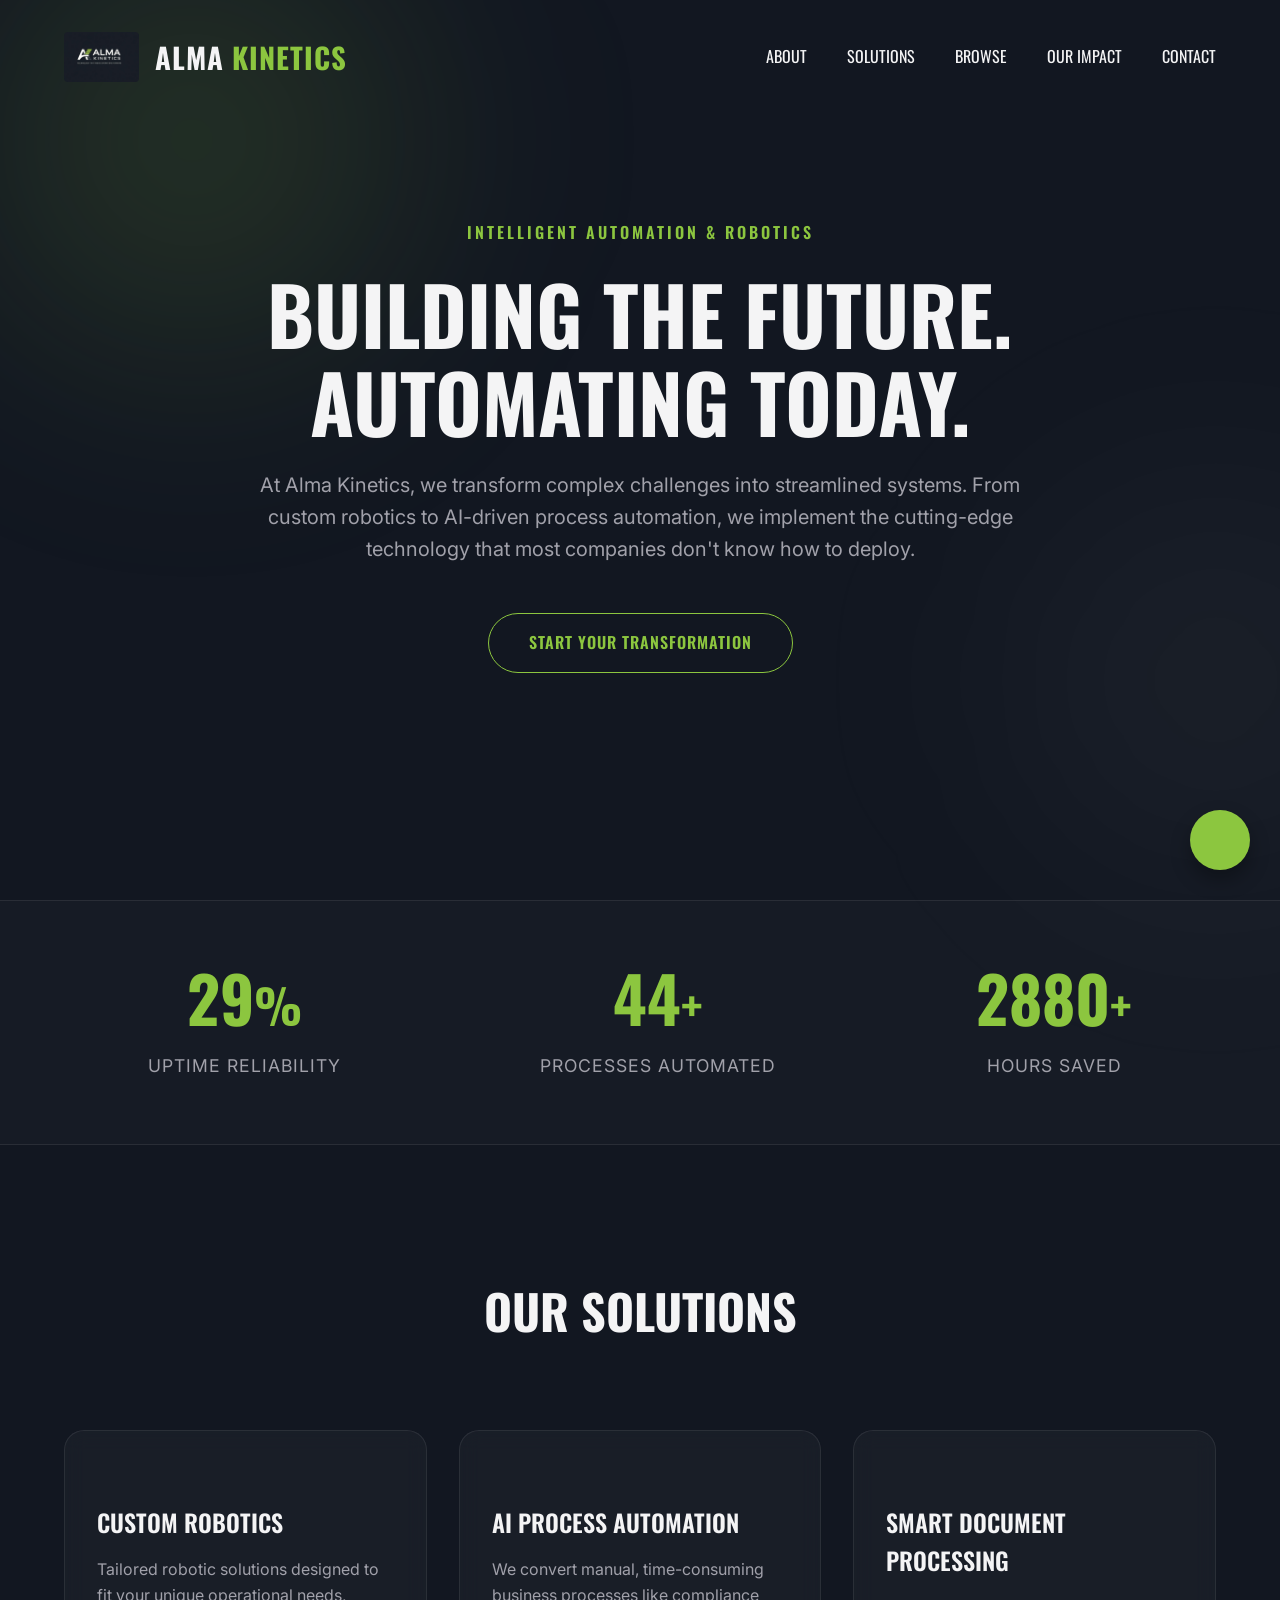
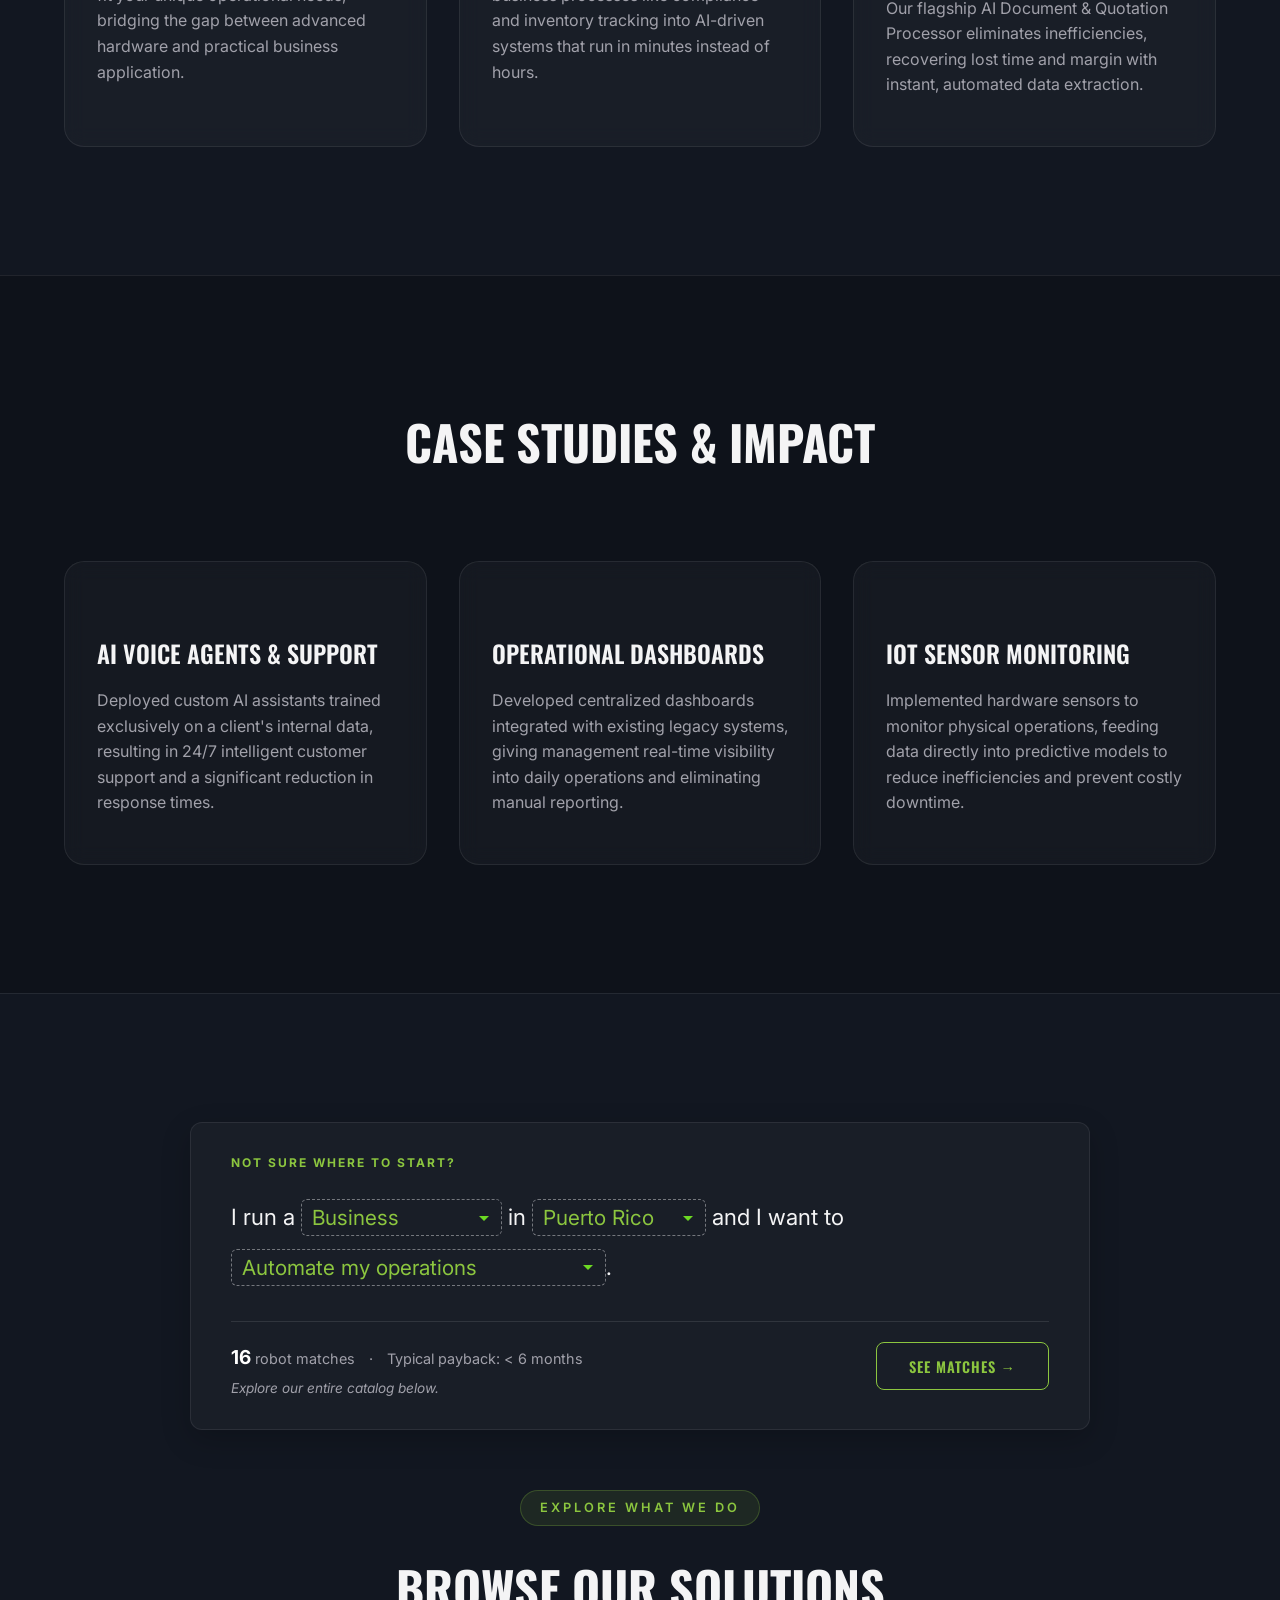
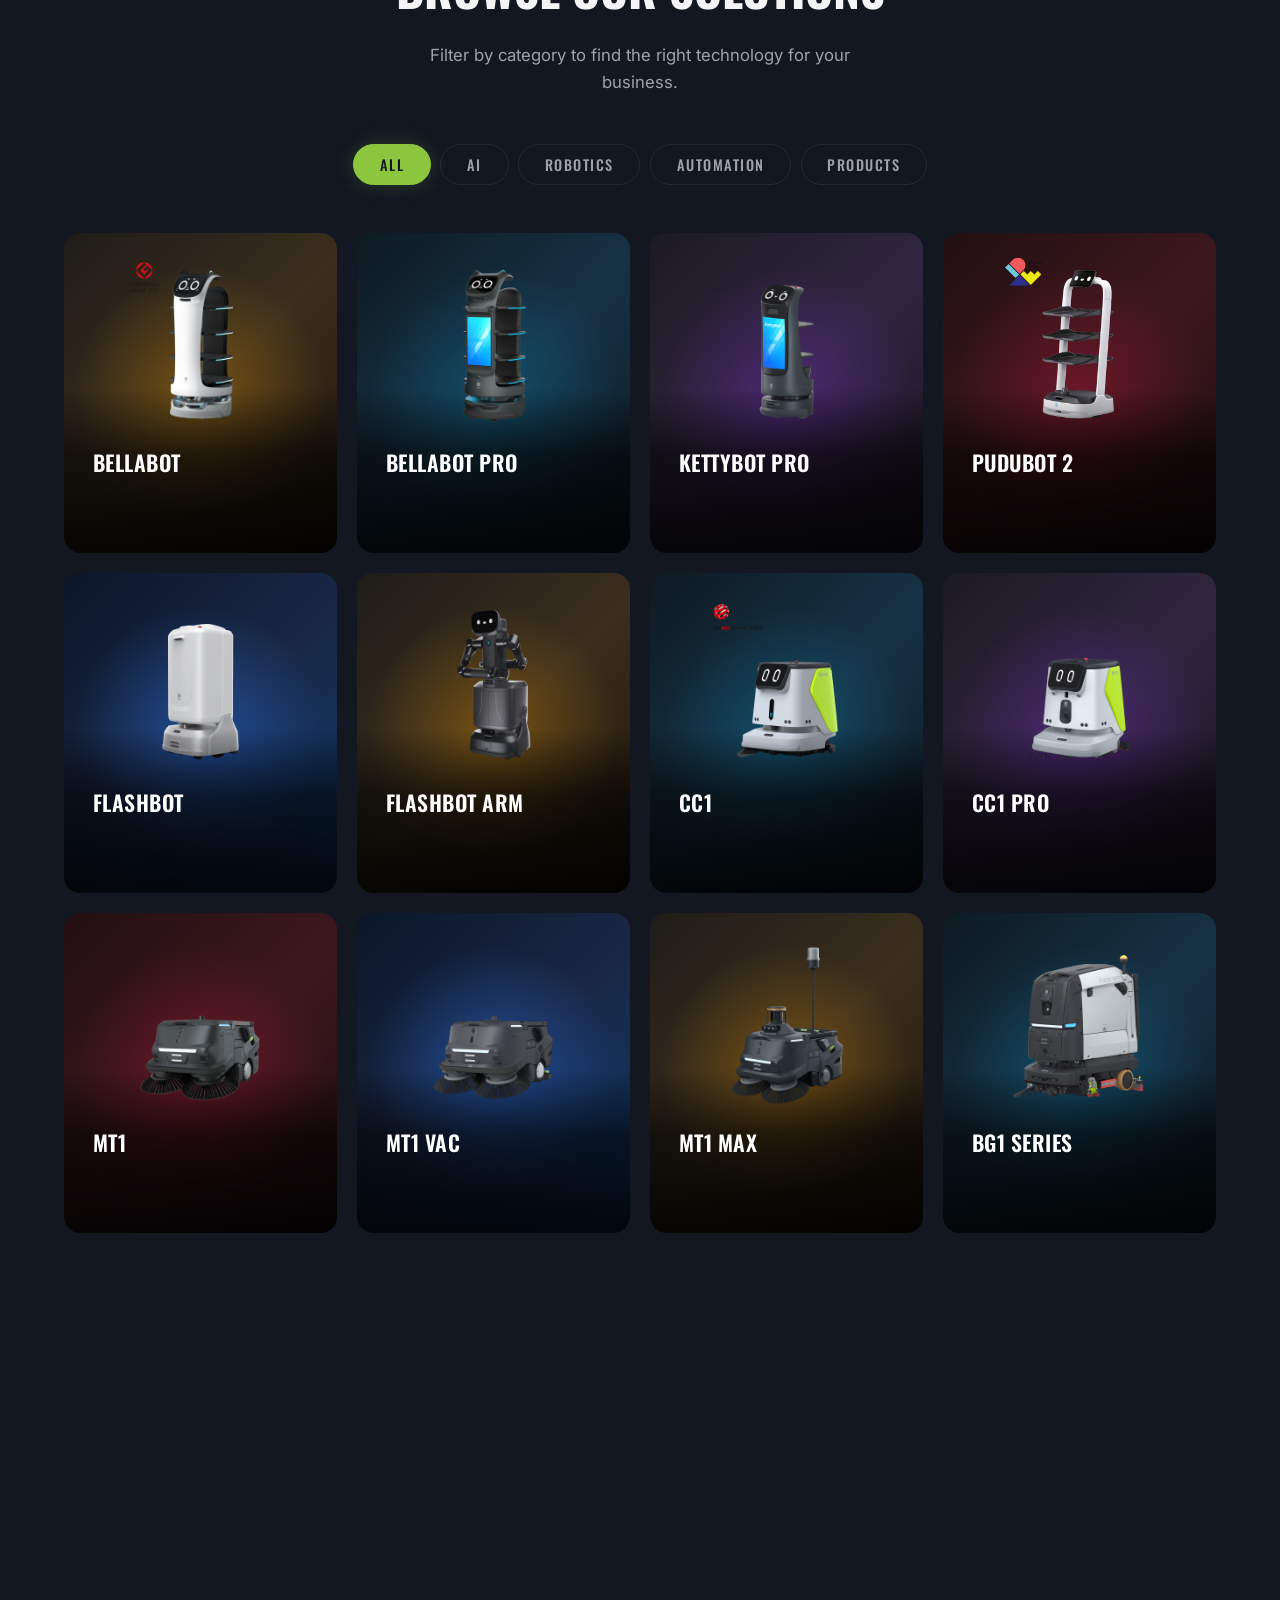
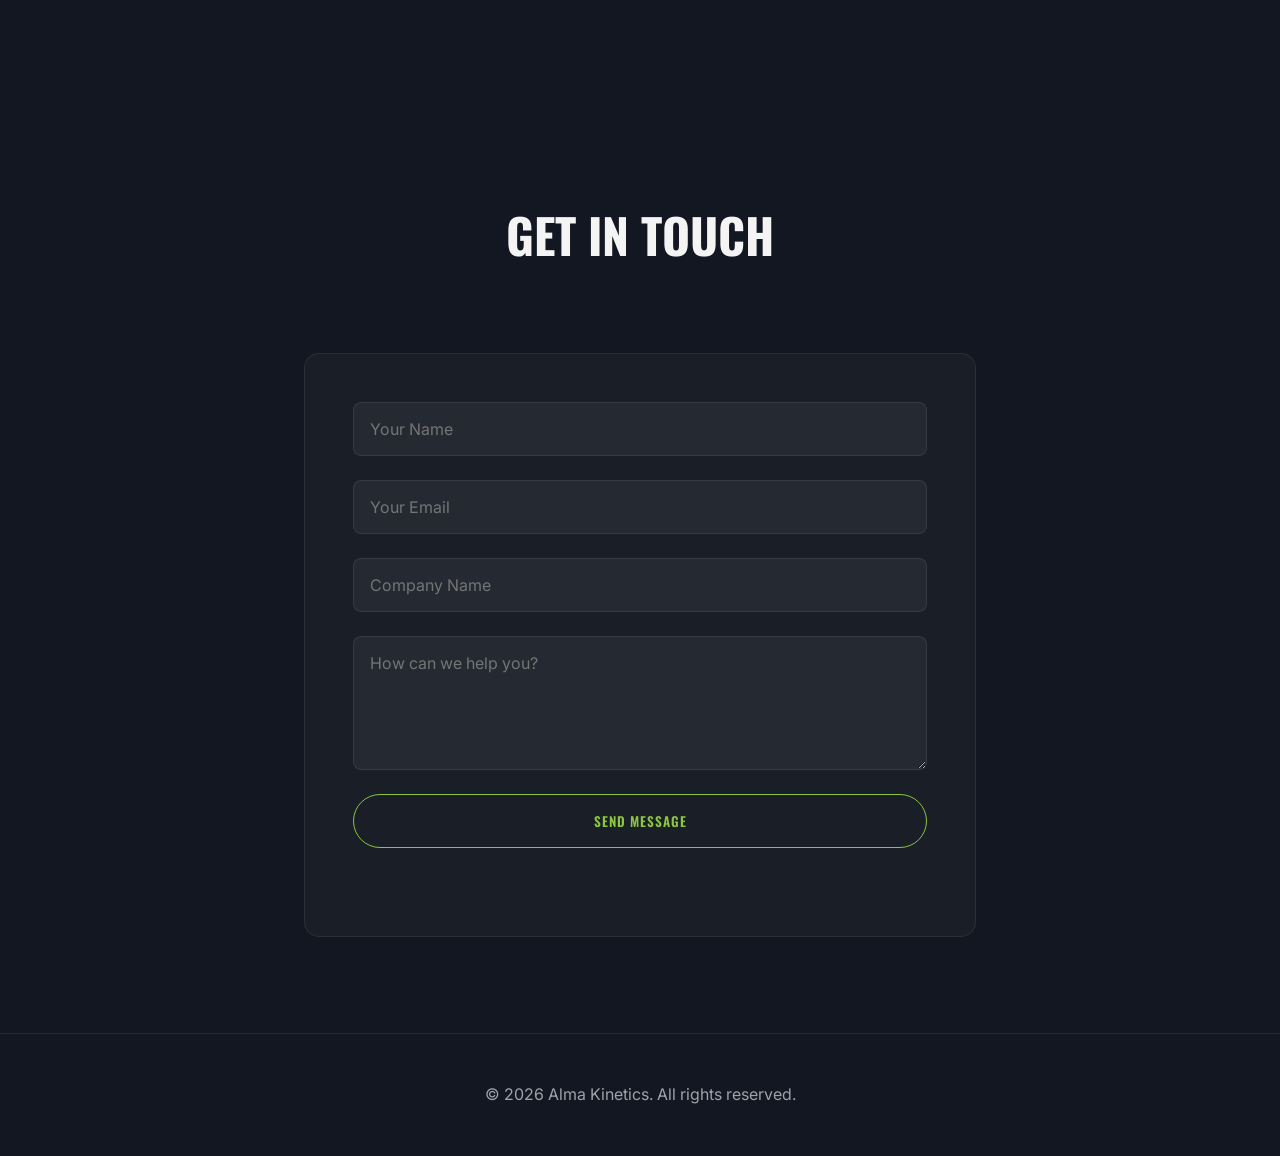
==== index.html @ 6a3f3743 "Implement Robot Matchmaker component with Puerto Rico inclusion" ====
<!DOCTYPE html>
<html lang="en">
<head>
    <meta charset="UTF-8">
    <meta name="viewport" content="width=device-width, initial-scale=1.0">
    <title>Alma Kinetics | AI & Custom Robotics Solutions</title>
    <meta name="description" content="Alma Kinetics specializes in Custom AI Integration, Robotics, and Process Automation for forward-thinking businesses.">
    <link rel="icon" type="image/svg+xml" href="data:image/svg+xml,<svg xmlns='http://www.w3.org/2000/svg' viewBox='0 0 100 100'><circle cx='50' cy='50' r='50' fill='%236cd923'/><text x='50%' y='50%' dominant-baseline='central' text-anchor='middle' fill='black' font-family='Arial, sans-serif' font-size='65' font-weight='900'>A</text></svg>">
    <link rel="stylesheet" href="styles.css">
    <!-- Ionicons for some beautiful icons -->
    <script type="module" src="https://unpkg.com/ionicons@7.1.0/dist/ionicons/ionicons.esm.js"></script>
    <script nomodule src="https://unpkg.com/ionicons@7.1.0/dist/ionicons/ionicons.js"></script>
</head>
<body>
    
    <div class="bg-glow"></div>
    <div class="bg-glow right"></div>

    <nav id="navbar">
        <div class="logo-container">
            <img src="assets/logo.jpeg" alt="Alma Kinetics Logo" class="logo-img">
            <div class="logo-text">Alma <span>Kinetics</span></div>
        </div>
        <div class="nav-links">
            <a href="#about">About</a>
            <a href="#solutions">Solutions</a>
            <a href="#browse">Browse</a>
            <a href="#impact">Our Impact</a>
            <a href="#contact">Contact</a>
        </div>
    </nav>

    <section class="hero">
        <div class="hero-content">
            <div class="hero-tagline">Intelligent Automation & Robotics</div>
            <h1>Building the Future.<br>Automating Today.</h1>
            <p>At Alma Kinetics, we transform complex challenges into streamlined systems. From custom robotics to AI-driven process automation, we implement the cutting-edge technology that most companies don't know how to deploy.</p>
            <a href="#contact" class="cta-btn">Start Your Transformation</a>
        </div>
    </section>

    <!-- Stats Section -->
    <section class="stats-section">
        <div class="stat-item">
            <h2 class="stat-number" data-target="99">0</h2><span>%</span>
            <p>Uptime Reliability</p>
        </div>
        <div class="stat-item">
            <h2 class="stat-number" data-target="150">0</h2><span>+</span>
            <p>Processes Automated</p>
        </div>
        <div class="stat-item">
            <h2 class="stat-number" data-target="10000">0</h2><span>+</span>
            <p>Hours Saved</p>
        </div>
    </section>

    <section id="solutions" class="services">
        <h2 class="section-title">Our Solutions</h2>
        <div class="services-grid">
            <div class="service-card">
                <div class="service-icon"><ion-icon name="hardware-chip-outline"></ion-icon></div>
                <h3 class="service-title">Custom Robotics</h3>
                <p class="service-desc">Tailored robotic solutions designed to fit your unique operational needs, bridging the gap between advanced hardware and practical business application.</p>
            </div>
            <div class="service-card">
                <div class="service-icon"><ion-icon name="cog-outline"></ion-icon></div>
                <h3 class="service-title">AI Process Automation</h3>
                <p class="service-desc">We convert manual, time-consuming business processes like compliance and inventory tracking into AI-driven systems that run in minutes instead of hours.</p>
            </div>
            <div class="service-card">
                <div class="service-icon"><ion-icon name="document-text-outline"></ion-icon></div>
                <h3 class="service-title">Smart Document Processing</h3>
                <p class="service-desc">Our flagship AI Document & Quotation Processor eliminates inefficiencies, recovering lost time and margin with instant, automated data extraction.</p>
            </div>
        </div>
    </section>

    <section id="impact" class="services" style="background-color: rgba(0,0,0,0.2); border-top: 1px solid var(--glass-border);">
        <h2 class="section-title">Case Studies & Impact</h2>
        <div class="services-grid">
            <div class="service-card">
                <div class="service-icon"><ion-icon name="mic-outline"></ion-icon></div>
                <h3 class="service-title">AI Voice Agents & Support</h3>
                <p class="service-desc">Deployed custom AI assistants trained exclusively on a client's internal data, resulting in 24/7 intelligent customer support and a significant reduction in response times.</p>
            </div>
            <div class="service-card">
                <div class="service-icon"><ion-icon name="bar-chart-outline"></ion-icon></div>
                <h3 class="service-title">Operational Dashboards</h3>
                <p class="service-desc">Developed centralized dashboards integrated with existing legacy systems, giving management real-time visibility into daily operations and eliminating manual reporting.</p>
            </div>
            <div class="service-card">
                <div class="service-icon"><ion-icon name="wifi-outline"></ion-icon></div>
                <h3 class="service-title">IoT Sensor Monitoring</h3>
                <p class="service-desc">Implemented hardware sensors to monitor physical operations, feeding data directly into predictive models to reduce inefficiencies and prevent costly downtime.</p>
            </div>
        </div>
    </section>

    <!-- Browse Our Solutions Section -->
    <section id="browse" class="browse-section">
        <!-- Robot Matchmaker -->
        <div class="matchmaker-container">
            <div class="matchmaker-header">NOT SURE WHERE TO START?</div>
            <div class="matchmaker-body">
                I run a 
                <select id="mm-industry" class="mm-select">
                    <option value="any">Business</option>
                    <option value="restaurant">Restaurant</option>
                    <option value="hotel">Hotel</option>
                    <option value="hospital">Hospital</option>
                    <option value="warehouse">Warehouse</option>
                    <option value="office">Corporate Office</option>
                    <option value="factory">Factory</option>
                    <option value="retail">Retail</option>
                </select> 
                in 
                <select id="mm-location" class="mm-select">
                    <option value="usa">United States</option>
                    <option value="pr" selected>Puerto Rico</option>
                    <option value="canada">Canada</option>
                    <option value="latam">Latin America</option>
                    <option value="europe">Europe</option>
                </select> 
                and I want to 
                <select id="mm-goal" class="mm-select">
                    <option value="any">Automate my operations</option>
                    <option value="clean">Automate floor cleaning</option>
                    <option value="heavy">Transport heavy payloads</option>
                    <option value="delivery">Deliver food & items</option>
                    <option value="ads">Interactive customer service & ads</option>
                    <option value="humanoid">Research & Development</option>
                </select>.
            </div>
            <div class="matchmaker-footer">
                <div class="mm-results">
                    <span id="mm-count" style="font-weight: 700; font-size: 1.2rem; color: #fff;">16</span> robot matches <span class="mm-divider">·</span> <span class="mm-payback">Typical payback: &lt; 6 months</span>
                    <p class="mm-suggestion" id="mm-suggestion">Explore our entire catalog below.</p>
                </div>
                <button class="cta-btn small" id="mm-see-matches" style="border-radius: 8px;">See matches &rarr;</button>
            </div>
        </div>

        <div class="browse-header">
            <span class="browse-eyebrow">Explore What We Do</span>
            <h2 class="section-title">Browse Our Solutions</h2>
            <p class="browse-subtitle">Filter by category to find the right technology for your business.</p>
        </div>

        <div class="browse-tabs" id="browse-tabs">
            <button class="browse-tab active" data-filter="all">All</button>
            <button class="browse-tab" data-filter="ai">AI</button>
            <button class="browse-tab" data-filter="robotics">Robotics</button>
            <button class="browse-tab" data-filter="automation">Automation</button>
            <button class="browse-tab" data-filter="products">Products</button>
        </div>

        <div class="capability-grid" id="capability-grid">

            <div class="capability-card" data-category="products" data-features="Multimodal Interaction|Power Exchange Technology|High-sense & Obstacle Avoidance|Intelligent Multifunctional Delivery|Dual SLAM Technology">
                <div class="cap-bg" style="background: linear-gradient(135deg, #1f1c18 0%, #3a2e1d 50%, #201509 100%)">
                    <div class="cap-blob" style="background: radial-gradient(circle at 50% 50%, rgba(255,165,0,0.3) 0%, transparent 60%)"></div>
                    <img src="assets/images/nav_product_bellabot_f807eb57b5.png" alt="BellaBot" class="cap-bg-img">
                </div>
                <div class="cap-content">
                    <span class="cap-tag products">Products</span>
                    <h3>BellaBot</h3>
                    <p class="cap-desc">BellaBot Premium Delivery Robot</p>
                    <div class="robot-features">
                        <span class="robot-feature-tag">Multimodal Interaction</span><span class="robot-feature-tag">Power Exchange Technology</span><span class="robot-feature-tag">High-sense & Obstacle Avoidance</span><span class="robot-feature-tag">Intelligent Multifunctional Delivery</span>
                    </div>
                    <div class="cap-cta">Explore <ion-icon name="arrow-forward-outline"></ion-icon></div>
                </div>
            </div>
            <div class="capability-card" data-category="products" data-features="Upgraded VSLAM +|AI Voice Interaction|Superior Mobility|Customized Advertisement">
                <div class="cap-bg" style="background: linear-gradient(135deg, #0d1a22 0%, #173245 50%, #0c1a24 100%)">
                    <div class="cap-blob" style="background: radial-gradient(circle at 50% 50%, rgba(0,191,255,0.2) 0%, transparent 60%)"></div>
                    <img src="assets/images/nav_product_bella_pro_816bfa936e.png" alt="BellaBot Pro" class="cap-bg-img">
                </div>
                <div class="cap-content">
                    <span class="cap-tag products">Products</span>
                    <h3>BellaBot Pro</h3>
                    <p class="cap-desc">BellaBot Pro Premium Delivery & Advertising Robot</p>
                    <div class="robot-features">
                        <span class="robot-feature-tag">Upgraded VSLAM +</span><span class="robot-feature-tag">AI Voice Interaction</span><span class="robot-feature-tag">Superior Mobility</span><span class="robot-feature-tag">Customized Advertisement</span>
                    </div>
                    <div class="cap-cta">Explore <ion-icon name="arrow-forward-outline"></ion-icon></div>
                </div>
            </div>
            <div class="capability-card" data-category="products" data-features="18.5" Display|Superior Mobility|Multiple Delivery Modes|Smart Tray Detection|Automatic Recharging">
                <div class="cap-bg" style="background: linear-gradient(135deg, #1c1a22 0%, #302640 50%, #1b1424 100%)">
                    <div class="cap-blob" style="background: radial-gradient(circle at 50% 50%, rgba(138,43,226,0.3) 0%, transparent 60%)"></div>
                    <img src="assets/images/nav_product_kettybotpro_64d5202d1a.png" alt="KettyBot Pro" class="cap-bg-img">
                </div>
                <div class="cap-content">
                    <span class="cap-tag products">Products</span>
                    <h3>KettyBot Pro</h3>
                    <p class="cap-desc">KettyBot Pro Delivery & Advertising Robot</p>
                    <div class="robot-features">
                        <span class="robot-feature-tag">18.5" Display</span><span class="robot-feature-tag">Superior Mobility</span><span class="robot-feature-tag">Multiple Delivery Modes</span><span class="robot-feature-tag">Smart Tray Detection</span>
                    </div>
                    <div class="cap-cta">Explore <ion-icon name="arrow-forward-outline"></ion-icon></div>
                </div>
            </div>
            <div class="capability-card" data-category="products" data-features="Marker-less Deployment|Various Forms & Accessories|Auto-charging|Fully Enclosed Machine Design|Greater Environmental Adaptability">
                <div class="cap-bg" style="background: linear-gradient(135deg, #220f12 0%, #3b181e 50%, #200d11 100%)">
                    <div class="cap-blob" style="background: radial-gradient(circle at 50% 50%, rgba(220,20,60,0.3) 0%, transparent 60%)"></div>
                    <img src="assets/images/nav_product_pudubot2_478d35cdae.png" alt="PuduBot 2" class="cap-bg-img">
                </div>
                <div class="cap-content">
                    <span class="cap-tag products">Products</span>
                    <h3>PuduBot 2</h3>
                    <p class="cap-desc">PuduBot 2 Universal Delivery Robot</p>
                    <div class="robot-features">
                        <span class="robot-feature-tag">Marker-less Deployment</span><span class="robot-feature-tag">Various Forms & Accessories</span><span class="robot-feature-tag">Auto-charging</span><span class="robot-feature-tag">Fully Enclosed Machine Design</span>
                    </div>
                    <div class="cap-cta">Explore <ion-icon name="arrow-forward-outline"></ion-icon></div>
                </div>
            </div>
            <div class="capability-card" data-category="products" data-features="VSLAM+ Semi-outdoor Delivery|Elevator Control|AI Voice Interaction|IoT Integration|Modular Compartments">
                <div class="cap-bg" style="background: linear-gradient(135deg, #0a1628 0%, #1a2744 50%, #0d3a6e 100%)">
                    <div class="cap-blob" style="background: radial-gradient(circle at 50% 50%, rgba(40,113,228,0.5) 0%, transparent 60%)"></div>
                    <img src="assets/images/nav_flashbot_new_e3c621b5fd.png" alt="FlashBot" class="cap-bg-img">
                </div>
                <div class="cap-content">
                    <span class="cap-tag products">Products</span>
                    <h3>FlashBot</h3>
                    <p class="cap-desc">FlashBot Max Building Delivery Robot</p>
                    <div class="robot-features">
                        <span class="robot-feature-tag">VSLAM+ Semi-outdoor Delivery</span><span class="robot-feature-tag">Elevator Control</span><span class="robot-feature-tag">AI Voice Interaction</span><span class="robot-feature-tag">IoT Integration</span>
                    </div>
                    <div class="cap-cta">Explore <ion-icon name="arrow-forward-outline"></ion-icon></div>
                </div>
            </div>
            <div class="capability-card" data-category="products" data-features="Intelligent Decision Making|Autonomous Operation|Dual Arms & Dexterous Hands|Multiple Security Protections|Multimodal Natural Interaction">
                <div class="cap-bg" style="background: linear-gradient(135deg, #1f1c18 0%, #3a2e1d 50%, #201509 100%)">
                    <div class="cap-blob" style="background: radial-gradient(circle at 50% 50%, rgba(255,165,0,0.3) 0%, transparent 60%)"></div>
                    <img src="assets/images/nav_product_flashbot_arm_58961abf05.png" alt="FlashBot Arm" class="cap-bg-img">
                </div>
                <div class="cap-content">
                    <span class="cap-tag products">Products</span>
                    <h3>FlashBot Arm</h3>
                    <p class="cap-desc">FlashBot Arm Semi-Humanoid Embodied AI Service Robot</p>
                    <div class="robot-features">
                        <span class="robot-feature-tag">Intelligent Decision Making</span><span class="robot-feature-tag">Autonomous Operation</span><span class="robot-feature-tag">Dual Arms & Dexterous Hands</span><span class="robot-feature-tag">Multiple Security Protections</span>
                    </div>
                    <div class="cap-cta">Explore <ion-icon name="arrow-forward-outline"></ion-icon></div>
                </div>
            </div>
            <div class="capability-card" data-category="products" data-features="4-in-1 Versatile Cleaning|Auto Power Charging|IoT Capabilities|Diversified Consumables|Dynamic Space Perception">
                <div class="cap-bg" style="background: linear-gradient(135deg, #0d1a22 0%, #173245 50%, #0c1a24 100%)">
                    <div class="cap-blob" style="background: radial-gradient(circle at 50% 50%, rgba(0,191,255,0.2) 0%, transparent 60%)"></div>
                    <img src="assets/images/nav_product_cc1_8baf7f1424.png" alt="CC1" class="cap-bg-img">
                </div>
                <div class="cap-content">
                    <span class="cap-tag products">Products</span>
                    <h3>CC1</h3>
                    <p class="cap-desc">PUDU CC1 Intelligent Commercial Cleaning Robot</p>
                    <div class="robot-features">
                        <span class="robot-feature-tag">4-in-1 Versatile Cleaning</span><span class="robot-feature-tag">Auto Power Charging</span><span class="robot-feature-tag">IoT Capabilities</span><span class="robot-feature-tag">Diversified Consumables</span>
                    </div>
                    <div class="cap-cta">Explore <ion-icon name="arrow-forward-outline"></ion-icon></div>
                </div>
            </div>
            <div class="capability-card" data-category="products" data-features="AI Spot Scrubbing|Real-Time Cleaning Detection|Cleaning Intensity Control|4-in-1 Versatile Cleaning|VSLAM+ Positioning|360° Omni-Sense Safety">
                <div class="cap-bg" style="background: linear-gradient(135deg, #1c1a22 0%, #302640 50%, #1b1424 100%)">
                    <div class="cap-blob" style="background: radial-gradient(circle at 50% 50%, rgba(138,43,226,0.3) 0%, transparent 60%)"></div>
                    <img src="assets/images/nav_product_cc1_Pro_7de75f36ae.png" alt="CC1 Pro" class="cap-bg-img">
                </div>
                <div class="cap-content">
                    <span class="cap-tag products">Products</span>
                    <h3>CC1 Pro</h3>
                    <p class="cap-desc">PUDU CC1 Pro AI-powered Autonomous Cleaning Robot</p>
                    <div class="robot-features">
                        <span class="robot-feature-tag">AI Spot Scrubbing</span><span class="robot-feature-tag">Real-Time Cleaning Detection</span><span class="robot-feature-tag">Cleaning Intensity Control</span><span class="robot-feature-tag">4-in-1 Versatile Cleaning</span>
                    </div>
                    <div class="cap-cta">Explore <ion-icon name="arrow-forward-outline"></ion-icon></div>
                </div>
            </div>
            <div class="capability-card" data-category="products" data-features="No Debris Too Big or Small|AI Trash Recognition|AI Spot Cleaning|Rapid Adaptation|24/7 Continuous Operation">
                <div class="cap-bg" style="background: linear-gradient(135deg, #220f12 0%, #3b181e 50%, #200d11 100%)">
                    <div class="cap-blob" style="background: radial-gradient(circle at 50% 50%, rgba(220,20,60,0.3) 0%, transparent 60%)"></div>
                    <img src="assets/images/nav_product_mt_9d40c8e237.webp" alt="MT1" class="cap-bg-img">
                </div>
                <div class="cap-content">
                    <span class="cap-tag products">Products</span>
                    <h3>MT1</h3>
                    <p class="cap-desc">PUDU MT1 AI Powered Robotic Sweeper</p>
                    <div class="robot-features">
                        <span class="robot-feature-tag">No Debris Too Big or Small</span><span class="robot-feature-tag">AI Trash Recognition</span><span class="robot-feature-tag">AI Spot Cleaning</span><span class="robot-feature-tag">Rapid Adaptation</span>
                    </div>
                    <div class="cap-cta">Explore <ion-icon name="arrow-forward-outline"></ion-icon></div>
                </div>
            </div>
            <div class="capability-card" data-category="products" data-features="Powerful Suction|High Efficiency|Extended Run-time|AI-driven Adaptive Cleaning|Hand-vacuum Extension">
                <div class="cap-bg" style="background: linear-gradient(135deg, #0a1628 0%, #1a2744 50%, #0d3a6e 100%)">
                    <div class="cap-blob" style="background: radial-gradient(circle at 50% 50%, rgba(40,113,228,0.5) 0%, transparent 60%)"></div>
                    <img src="assets/images/nav_MT_1_Vac_ad6172aa60.png" alt="MT1 Vac" class="cap-bg-img">
                </div>
                <div class="cap-content">
                    <span class="cap-tag products">Products</span>
                    <h3>MT1 Vac</h3>
                    <p class="cap-desc">PUDU MT1 Vac Al-powered Robotic Sweeper & Vacuum</p>
                    <div class="robot-features">
                        <span class="robot-feature-tag">Powerful Suction</span><span class="robot-feature-tag">High Efficiency</span><span class="robot-feature-tag">Extended Run-time</span><span class="robot-feature-tag">AI-driven Adaptive Cleaning</span>
                    </div>
                    <div class="cap-cta">Explore <ion-icon name="arrow-forward-outline"></ion-icon></div>
                </div>
            </div>
            <div class="capability-card" data-category="products" data-features="3D Perception Integration|Magic Cleaning|AI Trash Recognition|24/7 Continuous Operation">
                <div class="cap-bg" style="background: linear-gradient(135deg, #1f1c18 0%, #3a2e1d 50%, #201509 100%)">
                    <div class="cap-blob" style="background: radial-gradient(circle at 50% 50%, rgba(255,165,0,0.3) 0%, transparent 60%)"></div>
                    <img src="assets/images/nav_MT_1_Max_c1c3a6b01b.png" alt="MT1 Max" class="cap-bg-img">
                </div>
                <div class="cap-content">
                    <span class="cap-tag products">Products</span>
                    <h3>MT1 Max</h3>
                    <p class="cap-desc">PUDU MT1 Max Al-powered 3D Perception Robotic Sweeper</p>
                    <div class="robot-features">
                        <span class="robot-feature-tag">3D Perception Integration</span><span class="robot-feature-tag">Magic Cleaning</span><span class="robot-feature-tag">AI Trash Recognition</span><span class="robot-feature-tag">24/7 Continuous Operation</span>
                    </div>
                    <div class="cap-cta">Explore <ion-icon name="arrow-forward-outline"></ion-icon></div>
                </div>
            </div>
            <div class="capability-card" data-category="products" data-features="One-Pass Sweep & Scrub|Extendable Edge Cleaning|Instant Maintenance|AI Magic Cleaning|3D Perception Enhancement">
                <div class="cap-bg" style="background: linear-gradient(135deg, #0d1a22 0%, #173245 50%, #0c1a24 100%)">
                    <div class="cap-blob" style="background: radial-gradient(circle at 50% 50%, rgba(0,191,255,0.2) 0%, transparent 60%)"></div>
                    <img src="assets/images/nav_product_BG_1_1_940b41c677.png" alt="BG1 Series" class="cap-bg-img">
                </div>
                <div class="cap-content">
                    <span class="cap-tag products">Products</span>
                    <h3>BG1 Series</h3>
                    <p class="cap-desc">PUDU BG1 Series Al-Native Large Scrubber-Dryer Robot</p>
                    <div class="robot-features">
                        <span class="robot-feature-tag">One-Pass Sweep & Scrub</span><span class="robot-feature-tag">Extendable Edge Cleaning</span><span class="robot-feature-tag">Instant Maintenance</span><span class="robot-feature-tag">AI Magic Cleaning</span>
                    </div>
                    <div class="cap-cta">Explore <ion-icon name="arrow-forward-outline"></ion-icon></div>
                </div>
            </div>
            <div class="capability-card" data-category="products" data-features="Rapid Deployment in 1 Hour|Precision Navigation|Aerospace-Grade Unibody Design|Intuitive Operation|24/7 Continuous Operation">
                <div class="cap-bg" style="background: linear-gradient(135deg, #1c1a22 0%, #302640 50%, #1b1424 100%)">
                    <div class="cap-blob" style="background: radial-gradient(circle at 50% 50%, rgba(138,43,226,0.3) 0%, transparent 60%)"></div>
                    <img src="assets/images/nav_product_T150_b09ac8e95b.png" alt="Pudu T150" class="cap-bg-img">
                </div>
                <div class="cap-content">
                    <span class="cap-tag products">Products</span>
                    <h3>Pudu T150</h3>
                    <p class="cap-desc">PUDU T150 Light-payload Industrial Delivery Robot</p>
                    <div class="robot-features">
                        <span class="robot-feature-tag">Rapid Deployment in 1 Hour</span><span class="robot-feature-tag">Precision Navigation</span><span class="robot-feature-tag">Aerospace-Grade Unibody Design</span><span class="robot-feature-tag">Intuitive Operation</span>
                    </div>
                    <div class="cap-cta">Explore <ion-icon name="arrow-forward-outline"></ion-icon></div>
                </div>
            </div>
            <div class="capability-card" data-category="products" data-features="Two modes, Freely Selectable|600 KG Payload Capacity|Rack Group Recognition|Support VDA5050 Protocol|Idle Elevator Priority">
                <div class="cap-bg" style="background: linear-gradient(135deg, #220f12 0%, #3b181e 50%, #200d11 100%)">
                    <div class="cap-blob" style="background: radial-gradient(circle at 50% 50%, rgba(220,20,60,0.3) 0%, transparent 60%)"></div>
                    <img src="assets/images/nav_product_T600_536ed98413.png" alt="Pudu T600" class="cap-bg-img">
                </div>
                <div class="cap-content">
                    <span class="cap-tag products">Products</span>
                    <h3>Pudu T600</h3>
                    <p class="cap-desc">PUDU T600 Heavy-payload Industrial Delivery Robot</p>
                    <div class="robot-features">
                        <span class="robot-feature-tag">Two modes, Freely Selectable</span><span class="robot-feature-tag">600 KG Payload Capacity</span><span class="robot-feature-tag">Rack Group Recognition</span><span class="robot-feature-tag">Support VDA5050 Protocol</span>
                    </div>
                    <div class="cap-cta">Explore <ion-icon name="arrow-forward-outline"></ion-icon></div>
                </div>
            </div>
            <div class="capability-card" data-category="products" data-features="High-Performance Computing|Omidirectional Chassis|High-Accuracy Positioning|Multimodal Perception|High Payload Bionic Arm">
                <div class="cap-bg" style="background: linear-gradient(135deg, #0a1628 0%, #1a2744 50%, #0d3a6e 100%)">
                    <div class="cap-blob" style="background: radial-gradient(circle at 50% 50%, rgba(40,113,228,0.5) 0%, transparent 60%)"></div>
                    <img src="assets/images/PUDU_D7_712b72b688.webp" alt="D7" class="cap-bg-img">
                </div>
                <div class="cap-content">
                    <span class="cap-tag products">Products</span>
                    <h3>D7</h3>
                    <p class="cap-desc">PUDU D7 The First-Generation Semi-Humanoid Robot by Pudu Robotics</p>
                    <div class="robot-features">
                        <span class="robot-feature-tag">High-Performance Computing</span><span class="robot-feature-tag">Omidirectional Chassis</span><span class="robot-feature-tag">High-Accuracy Positioning</span><span class="robot-feature-tag">Multimodal Perception</span>
                    </div>
                    <div class="cap-cta">Explore <ion-icon name="arrow-forward-outline"></ion-icon></div>
                </div>
            </div>
            <div class="capability-card" data-category="products" data-features="Human-like Bipedal Design|Visual Semantic Navigation|High Payload Bionic Arm|Scalable End-to-end|Natural Human-robot interaction">
                <div class="cap-bg" style="background: linear-gradient(135deg, #1f1c18 0%, #3a2e1d 50%, #201509 100%)">
                    <div class="cap-blob" style="background: radial-gradient(circle at 50% 50%, rgba(255,165,0,0.3) 0%, transparent 60%)"></div>
                    <img src="assets/images/nav_pudu_d9_baa71e3b5b.png" alt="D9" class="cap-bg-img">
                </div>
                <div class="cap-content">
                    <span class="cap-tag products">Products</span>
                    <h3>D9</h3>
                    <p class="cap-desc">PUDU D9 The First Full-sized Bipedal Humanoid Robot by Pudu Robotics</p>
                    <div class="robot-features">
                        <span class="robot-feature-tag">Human-like Bipedal Design</span><span class="robot-feature-tag">Visual Semantic Navigation</span><span class="robot-feature-tag">High Payload Bionic Arm</span><span class="robot-feature-tag">Scalable End-to-end</span>
                    </div>
                    <div class="cap-cta">Explore <ion-icon name="arrow-forward-outline"></ion-icon></div>
                </div>
            </div>
        </div>
    </section>

    <section id="contact" class="contact-section">
        <h2 class="section-title">Get In Touch</h2>
        <form id="contact-form" class="contact-form">
            <input type="text" id="name" placeholder="Your Name" required>
            <input type="email" id="email" placeholder="Your Email" required>
            <input type="text" id="company" placeholder="Company Name">
            <textarea id="message" rows="5" placeholder="How can we help you?" required></textarea>
            <button type="submit" class="cta-btn" style="width: 100%;">Send Message</button>
            <div id="form-status" class="form-status"></div>
        </form>
    </section>

    <footer>
        <p>&copy; 2026 Alma Kinetics. All rights reserved.</p>
    </footer>

    <!-- Robot Specs Modal -->
    <div class="modal-overlay" id="specs-modal">
        <div class="modal-content">
            <button class="modal-close" id="close-modal"><ion-icon name="close-outline"></ion-icon></button>
            <div class="modal-body">
                <div class="modal-img-container">
                    <img src="" id="modal-img" alt="Robot">
                </div>
                <div class="modal-info">
                    <span class="modal-tag">Specifications</span>
                    <h3 id="modal-title">Robot Title</h3>
                    <p id="modal-desc" class="modal-desc-text">Robot Description</p>
                    <div class="modal-specs" id="modal-specs">
                        <!-- Specs injected by JS -->
                    </div>
                    <a href="#contact" class="cta-btn small modal-cta" id="modal-cta-btn">Request a Quote</a>
                </div>
            </div>
        </div>
    </div>

    <!-- Chatbot Widget -->
    <div class="chat-widget">
        <div class="chat-toggle" id="chat-toggle">
            <ion-icon name="chatbubbles-outline"></ion-icon>
        </div>
        <div class="chat-window" id="chat-window">
            <div class="chat-header">
                <h3>Alma AI Support</h3>
                <button id="close-chat"><ion-icon name="close-outline"></ion-icon></button>
            </div>
            <div class="chat-body" id="chat-body">
                <div class="chat-msg bot">Hi! I'm the Alma AI Assistant. How can I help you today?</div>
            </div>
            <div class="chat-input-area">
                <input type="text" id="chat-input" placeholder="Type a message...">
                <button id="send-chat"><ion-icon name="send-outline"></ion-icon></button>
            </div>
        </div>
    </div>

    <script src="script.js"></script>
</body>
</html>
---- styles.css ----
@import url('https://fonts.googleapis.com/css2?family=Inter:wght@300;400;600&family=Oswald:wght@500;700&display=swap');

:root {
    --bg-dark: #121721;
    --text-main: #f4f4f5;
    --text-muted: #a1a1aa;
    --accent: #8cc63f; /* Lime Green */
    --accent-glow: rgba(140, 198, 63, 0.2);
    --glass-bg: rgba(255, 255, 255, 0.03);
    --glass-border: rgba(255, 255, 255, 0.08);
}

* {
    margin: 0;
    padding: 0;
    box-sizing: border-box;
}

body {
    font-family: 'Inter', sans-serif;
    background-color: var(--bg-dark);
    color: var(--text-main);
    overflow-x: hidden;
    line-height: 1.6;
}

h1, h2, h3, .logo-text, .hero-tagline, .cta-btn, .nav-links a {
    font-family: 'Oswald', sans-serif;
    text-transform: uppercase;
}

/* Background effects */
.bg-glow {
    position: fixed;
    top: -20%;
    left: -10%;
    width: 50vw;
    height: 50vw;
    background: radial-gradient(circle, var(--accent-glow) 0%, transparent 70%);
    border-radius: 50%;
    z-index: -1;
    filter: blur(100px);
    animation: float 20s ease-in-out infinite alternate;
}

.bg-glow.right {
    top: 40%;
    left: auto;
    right: -20%;
    background: radial-gradient(circle, rgba(255,255,255,0.05) 0%, transparent 70%);
}

@keyframes float {
    0% { transform: translate(0, 0); }
    100% { transform: translate(50px, 50px); }
}

/* Navbar */
nav {
    display: flex;
    justify-content: space-between;
    align-items: center;
    padding: 2rem 5%;
    position: fixed;
    width: 100%;
    top: 0;
    z-index: 100;
    transition: background 0.3s ease, padding 0.3s ease;
}

nav.scrolled {
    background: rgba(10, 10, 12, 0.8);
    backdrop-filter: blur(12px);
    padding: 1rem 5%;
    border-bottom: 1px solid var(--glass-border);
}

.logo-container {
    display: flex;
    align-items: center;
    gap: 1rem;
}

.logo-img {
    height: 50px;
    border-radius: 4px;
}

.logo-text {
    font-size: 1.8rem;
    font-weight: 700;
    letter-spacing: 1px;
}

.logo-text span {
    color: var(--accent);
}

.nav-links {
    display: flex;
    gap: 2.5rem;
}

.nav-links a {
    color: var(--text-main);
    text-decoration: none;
    font-weight: 400;
    font-size: 1rem;
    transition: color 0.3s ease;
    position: relative;
}

.nav-links a::after {
    content: '';
    position: absolute;
    bottom: -5px;
    left: 0;
    width: 0;
    height: 2px;
    background: var(--accent);
    transition: width 0.3s ease;
}

.nav-links a:hover::after {
    width: 100%;
}

.nav-links a:hover {
    color: var(--accent);
}

/* Hero Section */
.hero {
    min-height: 100vh;
    display: flex;
    align-items: center;
    justify-content: center;
    padding: 0 5%;
    position: relative;
}

.hero-content {
    text-align: center;
    max-width: 800px;
    z-index: 1;
}

.hero-tagline {
    color: var(--accent);
    font-weight: 600;
    letter-spacing: 3px;
    text-transform: uppercase;
    margin-bottom: 1.5rem;
    display: inline-block;
    opacity: 0;
    transform: translateY(20px);
    animation: fadeUp 0.8s ease forwards 0.2s;
}

.hero h1 {
    font-size: 5rem;
    font-weight: 700;
    line-height: 1.1;
    margin-bottom: 1.5rem;
    opacity: 0;
    transform: translateY(20px);
    animation: fadeUp 0.8s ease forwards 0.4s;
}

.hero p {
    font-size: 1.25rem;
    color: var(--text-muted);
    margin-bottom: 3rem;
    opacity: 0;
    transform: translateY(20px);
    animation: fadeUp 0.8s ease forwards 0.6s;
}

.cta-btn {
    display: inline-block;
    padding: 1rem 2.5rem;
    background: transparent;
    color: var(--accent);
    text-decoration: none;
    font-weight: 600;
    border: 1px solid var(--accent);
    border-radius: 50px;
    transition: all 0.3s ease;
    text-transform: uppercase;
    letter-spacing: 1px;
    position: relative;
    overflow: hidden;
    opacity: 0;
    transform: translateY(20px);
    animation: fadeUp 0.8s ease forwards 0.8s;
}

.cta-btn::before {
    content: '';
    position: absolute;
    top: 0;
    left: 0;
    width: 100%;
    height: 100%;
    background: var(--accent);
    z-index: -1;
    transform: scaleX(0);
    transform-origin: right;
    transition: transform 0.4s ease;
}

.cta-btn:hover::before {
    transform: scaleX(1);
    transform-origin: left;
}

.cta-btn:hover {
    color: var(--bg-dark);
    box-shadow: 0 0 20px var(--accent-glow);
}

@keyframes fadeUp {
    to {
        opacity: 1;
        transform: translateY(0);
    }
}

/* Services */
.services {
    padding: 8rem 5%;
    position: relative;
}

.section-title {
    text-align: center;
    font-size: 3rem;
    margin-bottom: 5rem;
    font-weight: 800;
}

.services-grid {
    display: grid;
    grid-template-columns: repeat(auto-fit, minmax(300px, 1fr));
    gap: 2rem;
}

.service-card {
    background: var(--glass-bg);
    border: 1px solid var(--glass-border);
    padding: 3rem 2rem;
    border-radius: 20px;
    backdrop-filter: blur(10px);
    transition: transform 0.3s ease, box-shadow 0.3s ease;
    position: relative;
    overflow: hidden;
}

.service-card::before {
    content: '';
    position: absolute;
    top: 0;
    left: 0;
    width: 100%;
    height: 100%;
    background: linear-gradient(135deg, rgba(255,255,255,0.05), transparent);
    opacity: 0;
    transition: opacity 0.3s ease;
}

.service-card:hover {
    transform: translateY(-10px);
    box-shadow: 0 20px 40px rgba(0,0,0,0.4);
    border-color: rgba(140, 198, 63, 0.3);
}

.service-card:hover::before {
    opacity: 1;
}

.service-icon {
    font-size: 2.5rem;
    color: var(--accent);
    margin-bottom: 1.5rem;
}

.service-title {
    font-size: 1.5rem;
    margin-bottom: 1rem;
    font-weight: 600;
}

.service-desc {
    color: var(--text-muted);
    font-size: 1rem;
}

/* Footer */
footer {
    border-top: 1px solid var(--glass-border);
    padding: 3rem 5%;
    text-align: center;
    color: var(--text-muted);
}

@media (max-width: 768px) {
    .nav-links {
        display: none;
    }
    .hero h1 {
        font-size: 3rem;
    }
}

/* Stats Section */
.stats-section {
    display: flex;
    justify-content: space-around;
    align-items: center;
    padding: 4rem 5%;
    background: rgba(255, 255, 255, 0.02);
    border-top: 1px solid var(--glass-border);
    border-bottom: 1px solid var(--glass-border);
    flex-wrap: wrap;
    gap: 2rem;
}

.stat-item {
    text-align: center;
}

.stat-item h2 {
    font-size: 4rem;
    color: var(--accent);
    display: inline-block;
    margin: 0;
    line-height: 1;
}

.stat-item span {
    font-size: 3rem;
    color: var(--accent);
    font-family: 'Oswald', sans-serif;
    font-weight: 700;
}

.stat-item p {
    color: var(--text-muted);
    font-size: 1.1rem;
    margin-top: 0.5rem;
    text-transform: uppercase;
    letter-spacing: 1px;
}

/* Contact Form */
.contact-section {
    padding: 6rem 5%;
    max-width: 800px;
    margin: 0 auto;
}

.contact-form {
    display: flex;
    flex-direction: column;
    gap: 1.5rem;
    background: var(--glass-bg);
    padding: 3rem;
    border-radius: 15px;
    border: 1px solid var(--glass-border);
}

.contact-form input, .contact-form textarea {
    width: 100%;
    padding: 1rem;
    background: rgba(255,255,255,0.05);
    border: 1px solid var(--glass-border);
    border-radius: 8px;
    color: var(--text-main);
    font-family: 'Inter', sans-serif;
    font-size: 1rem;
    outline: none;
    transition: border-color 0.3s ease;
}

.contact-form input:focus, .contact-form textarea:focus {
    border-color: var(--accent);
}

.form-status {
    text-align: center;
    font-weight: 600;
    margin-top: 1rem;
}

/* Chatbot Widget */
.chat-widget {
    position: fixed;
    bottom: 30px;
    right: 30px;
    z-index: 1000;
}

.chat-toggle {
    width: 60px;
    height: 60px;
    background: var(--accent);
    color: var(--bg-dark);
    border-radius: 50%;
    display: flex;
    align-items: center;
    justify-content: center;
    font-size: 30px;
    cursor: pointer;
    box-shadow: 0 10px 20px rgba(0,0,0,0.3);
    transition: transform 0.3s ease;
}

.chat-toggle:hover {
    transform: scale(1.1);
}

.chat-window {
    position: absolute;
    bottom: 80px;
    right: 0;
    width: 350px;
    height: 450px;
    background: var(--bg-dark);
    border: 1px solid var(--accent);
    border-radius: 15px;
    display: flex;
    flex-direction: column;
    overflow: hidden;
    box-shadow: 0 15px 30px rgba(0,0,0,0.5);
    opacity: 0;
    pointer-events: none;
    transform: translateY(20px);
    transition: all 0.3s ease;
}

.chat-window.open {
    opacity: 1;
    pointer-events: all;
    transform: translateY(0);
}

.chat-header {
    background: var(--accent);
    color: var(--bg-dark);
    padding: 1rem;
    display: flex;
    justify-content: space-between;
    align-items: center;
}

.chat-header h3 {
    margin: 0;
    font-size: 1.2rem;
}

.chat-header button {
    background: none;
    border: none;
    font-size: 24px;
    cursor: pointer;
    color: var(--bg-dark);
}

.chat-body {
    flex: 1;
    padding: 1rem;
    overflow-y: auto;
    display: flex;
    flex-direction: column;
    gap: 1rem;
}

.chat-msg {
    padding: 0.8rem 1rem;
    border-radius: 10px;
    max-width: 80%;
    font-size: 0.95rem;
}

.chat-msg.bot {
    background: rgba(255,255,255,0.1);
    align-self: flex-start;
}

.chat-msg.user {
    background: var(--accent);
    color: var(--bg-dark);
    align-self: flex-end;
}

.chat-input-area {
    padding: 1rem;
    border-top: 1px solid var(--glass-border);
    display: flex;
    gap: 0.5rem;
}

.chat-input-area input {
    flex: 1;
    padding: 0.8rem;
    border-radius: 20px;
    border: 1px solid var(--glass-border);
    background: rgba(255,255,255,0.05);
    color: var(--text-main);
    outline: none;
}

.chat-input-area button {
    background: var(--accent);
    color: var(--bg-dark);
    border: none;
    width: 45px;
    height: 45px;
    border-radius: 50%;
    display: flex;
    align-items: center;
    justify-content: center;
    font-size: 20px;
    cursor: pointer;
}

/* =========================================
   BROWSE OUR SOLUTIONS SECTION
   ========================================= */
.browse-section {
    padding: 8rem 5%;
    position: relative;
    border-top: 1px solid var(--glass-border);
}

.browse-header {
    text-align: center;
    margin-bottom: 3rem;
}

.browse-eyebrow {
    display: inline-block;
    font-family: 'Inter', sans-serif;
    font-size: 0.8rem;
    font-weight: 600;
    letter-spacing: 3px;
    text-transform: uppercase;
    color: var(--accent);
    background: rgba(140, 198, 63, 0.1);
    border: 1px solid rgba(140, 198, 63, 0.25);
    padding: 0.4rem 1.2rem;
    border-radius: 50px;
    margin-bottom: 1.5rem;
}

.browse-header .section-title {
    margin-bottom: 1rem;
}

.browse-subtitle {
    color: var(--text-muted);
    font-size: 1.05rem;
    max-width: 500px;
    margin: 0 auto;
}

/* --- Filter Tabs --- */
.browse-tabs {
    display: flex;
    justify-content: center;
    gap: 0.6rem;
    margin-bottom: 3rem;
    flex-wrap: wrap;
}

.browse-tab {
    font-family: 'Oswald', sans-serif;
    font-size: 0.9rem;
    font-weight: 500;
    text-transform: uppercase;
    letter-spacing: 1.5px;
    padding: 0.55rem 1.6rem;
    border-radius: 50px;
    border: 1px solid var(--glass-border);
    background: transparent;
    color: var(--text-muted);
    cursor: pointer;
    transition: all 0.22s ease;
}

.browse-tab:hover {
    border-color: rgba(140, 198, 63, 0.5);
    color: var(--text-main);
}

.browse-tab.active {
    background: var(--accent);
    border-color: var(--accent);
    color: var(--bg-dark);
    box-shadow: 0 0 20px var(--accent-glow);
}

/* --- Capability Grid (magazine tiles) --- */
.capability-grid {
    display: grid;
    grid-template-columns: repeat(4, 1fr);
    grid-auto-rows: 320px;
    gap: 1.25rem;
}

/* --- Base Card --- */
.capability-card {
    border-radius: 16px;
    overflow: hidden;
    position: relative;
    cursor: pointer;
    opacity: 0;
    transform: translateY(28px);
}

/* Featured cards span 2 columns */
.capability-card.featured {
    grid-column: span 2;
}

/* hidden state for filter */
.capability-card.hidden {
    display: none;
}

/* --- Background layer --- */
.cap-bg {
    position: absolute;
    inset: 0;
    transition: transform 0.5s ease;
}

.capability-card:hover .cap-bg {
    transform: scale(1.04);
}

/* Animated color blob inside bg */
.cap-blob {
    position: absolute;
    inset: 0;
    transition: opacity 0.4s ease;
}

.capability-card:hover .cap-blob {
    opacity: 1.4;
}

/* --- Large centered icon --- */
.cap-icon-main {
    position: absolute;
    top: 50%;
    left: 50%;
    transform: translate(-50%, -60%);
    font-size: 4.5rem;
    color: rgba(255, 255, 255, 0.18);
    transition: transform 0.4s ease, color 0.3s ease;
    pointer-events: none;
}

.capability-card:hover .cap-icon-main {
    transform: translate(-50%, -75%);
    color: rgba(255, 255, 255, 0.08);
}

/* --- Content panel (slides up on hover) --- */
.cap-content {
    position: absolute;
    bottom: 0;
    left: 0;
    right: 0;
    padding: 1.6rem 1.8rem;
    background: linear-gradient(to top, rgba(0,0,0,0.88) 0%, rgba(0,0,0,0.6) 60%, transparent 100%);
    transform: translateY(0);
    transition: transform 0.4s cubic-bezier(0.25, 0.8, 0.25, 1);
    z-index: 2;
}

/* --- Category Tag --- */
.cap-tag {
    display: inline-block;
    font-family: 'Inter', sans-serif;
    font-size: 0.68rem;
    font-weight: 700;
    text-transform: uppercase;
    letter-spacing: 1.5px;
    padding: 0.2rem 0.7rem;
    border-radius: 50px;
    margin-bottom: 0.6rem;
    opacity: 0;
    transform: translateY(6px);
    transition: opacity 0.3s ease 0.05s, transform 0.3s ease 0.05s;
}

.capability-card:hover .cap-tag {
    opacity: 1;
    transform: translateY(0);
}

.cap-tag.ai {
    background: rgba(40, 113, 228, 0.3);
    color: #7ab8ff;
    border: 1px solid rgba(40, 113, 228, 0.4);
}

.cap-tag.robotics {
    background: rgba(228, 13, 117, 0.25);
    color: #f08fc0;
    border: 1px solid rgba(228, 13, 117, 0.35);
}

.cap-tag.automation {
    background: rgba(140, 198, 63, 0.2);
    color: var(--accent);
    border: 1px solid rgba(140, 198, 63, 0.35);
}

.cap-tag.products {
    background: rgba(255, 165, 0, 0.2);
    color: #ffa500;
    border: 1px solid rgba(255, 165, 0, 0.35);
}

.cap-bg-img {
    position: absolute;
    top: 0;
    left: 0;
    width: 100%;
    height: 70%;
    object-fit: contain;
    object-position: center bottom;
    padding: 1rem;
    transition: transform 0.5s ease;
    z-index: 1;
}

.capability-card:hover .cap-bg-img {
    transform: scale(1.08);
}


/* --- Card title --- */
.cap-content h3 {
    font-family: 'Oswald', sans-serif;
    font-size: 1.35rem;
    font-weight: 600;
    text-transform: uppercase;
    letter-spacing: 0.5px;
    color: #fff;
    margin-bottom: 0;
    line-height: 1.2;
}

/* --- Description (hidden by default, shown on hover) --- */
.cap-desc {
    font-size: 0.88rem;
    color: rgba(255, 255, 255, 0.72);
    line-height: 1.6;
    margin-top: 0.6rem;
    margin-bottom: 0;
    max-height: 0;
    overflow: hidden;
    opacity: 0;
    transition: max-height 0.4s ease, opacity 0.3s ease 0.1s;
}

.capability-card:hover .cap-desc {
    max-height: 80px;
    opacity: 1;
}

/* --- CTA arrow --- */
.cap-cta {
    display: flex;
    align-items: center;
    gap: 0.35rem;
    font-family: 'Inter', sans-serif;
    font-size: 0.8rem;
    font-weight: 700;
    text-transform: uppercase;
    letter-spacing: 1px;
    color: var(--accent);
    margin-top: 0.8rem;
    opacity: 0;
    transform: translateX(-8px);
    transition: opacity 0.3s ease 0.15s, transform 0.3s ease 0.15s;
}

.capability-card:hover .cap-cta {
    opacity: 1;
    transform: translateX(0);
}

/* --- Responsive --- */
@media (max-width: 1024px) {
    .capability-grid {
        grid-template-columns: repeat(2, 1fr);
        grid-auto-rows: 280px;
    }
    .capability-card.featured {
        grid-column: span 2;
    }
}

@media (max-width: 640px) {
    .capability-grid {
        grid-template-columns: 1fr;
        grid-auto-rows: 260px;
    }
    .capability-card.featured {
        grid-column: span 1;
    }
    .browse-tabs {
        gap: 0.4rem;
    }
    .browse-tab {
        padding: 0.45rem 1rem;
        font-size: 0.8rem;
    }
}


/* =========================================
   ROBOT SPECS MODAL
   ========================================= */
.modal-overlay {
    position: fixed;
    top: 0;
    left: 0;
    width: 100vw;
    height: 100vh;
    background: rgba(0, 0, 0, 0.85);
    backdrop-filter: blur(8px);
    z-index: 2000;
    display: flex;
    align-items: center;
    justify-content: center;
    opacity: 0;
    pointer-events: none;
    transition: opacity 0.3s ease;
}

.modal-overlay.open {
    opacity: 1;
    pointer-events: all;
}

.modal-content {
    background: var(--bg-dark);
    border: 1px solid var(--glass-border);
    border-radius: 16px;
    width: 90%;
    max-width: 900px;
    max-height: 90vh;
    overflow-y: auto;
    position: relative;
    box-shadow: 0 25px 50px -12px rgba(0, 0, 0, 0.7);
    transform: scale(0.95);
    transition: transform 0.3s ease;
    display: flex;
    flex-direction: column;
}

.modal-overlay.open .modal-content {
    transform: scale(1);
}

.modal-close {
    position: absolute;
    top: 1.5rem;
    right: 1.5rem;
    background: rgba(255, 255, 255, 0.1);
    border: none;
    color: var(--text-main);
    width: 40px;
    height: 40px;
    border-radius: 50%;
    display: flex;
    align-items: center;
    justify-content: center;
    font-size: 1.5rem;
    cursor: pointer;
    z-index: 10;
    transition: background 0.2s;
}

.modal-close:hover {
    background: var(--accent);
    color: var(--bg-dark);
}

.modal-body {
    display: flex;
    flex-direction: row;
}

.modal-img-container {
    flex: 1;
    background: radial-gradient(circle at center, rgba(255,255,255,0.05) 0%, transparent 70%);
    padding: 2rem;
    display: flex;
    align-items: center;
    justify-content: center;
    min-height: 400px;
}

.modal-img-container img {
    max-width: 100%;
    max-height: 400px;
    object-fit: contain;
    filter: drop-shadow(0 20px 30px rgba(0,0,0,0.5));
}

.modal-info {
    flex: 1;
    padding: 3rem 2.5rem;
    display: flex;
    flex-direction: column;
    justify-content: center;
    background: rgba(0,0,0,0.2);
}

.modal-tag {
    font-size: 0.75rem;
    text-transform: uppercase;
    letter-spacing: 2px;
    color: var(--accent);
    margin-bottom: 0.5rem;
    font-weight: 700;
}

.modal-info h3 {
    font-size: 2.2rem;
    margin-bottom: 1rem;
    color: #fff;
    line-height: 1.2;
}

.modal-desc-text {
    color: var(--text-muted);
    font-size: 0.95rem;
    margin-bottom: 2rem;
    line-height: 1.6;
}

.modal-specs {
    display: grid;
    grid-template-columns: 1fr 1fr;
    gap: 1.5rem;
    margin-bottom: 2.5rem;
}

.spec-item {
    border-left: 2px solid var(--accent);
    padding-left: 1rem;
}

.spec-label {
    font-size: 0.8rem;
    color: var(--text-muted);
    text-transform: uppercase;
    letter-spacing: 1px;
    margin-bottom: 0.2rem;
}

.spec-value {
    font-size: 1rem;
    color: #fff;
    font-weight: 600;
}

.cta-btn.small {
    padding: 0.8rem 2rem;
    font-size: 0.9rem;
    align-self: flex-start;
}

@media (max-width: 768px) {
    .modal-body {
        flex-direction: column;
    }
    .modal-img-container {
        min-height: 300px;
    }
    .modal-img-container img {
        max-height: 250px;
    }
    .modal-info {
        padding: 2rem 1.5rem;
    }
    .modal-specs {
        grid-template-columns: 1fr;
        gap: 1rem;
    }
}
.robot-features {
    display: flex;
    flex-wrap: wrap;
    gap: 0.5rem;
    margin-top: 0.5rem;
    opacity: 0;
    max-height: 0;
    overflow: hidden;
    transition: max-height 0.4s ease, opacity 0.3s ease 0.1s;
}

.capability-card:hover .robot-features {
    max-height: 120px;
    opacity: 1;
}

.robot-feature-tag {
    font-size: 0.58rem;
    padding: 0.15rem 0.4rem;
    border: 1px solid rgba(255,255,255,0.2);
    border-radius: 4px;
    color: rgba(255,255,255,0.8);
    background: rgba(0,0,0,0.3);
    white-space: normal;
    text-align: center;
    line-height: 1.2;
}
/* =========================================
   ROBOT MATCHMAKER
   ========================================= */
.matchmaker-container {
    background: rgba(255,255,255,0.03);
    border: 1px solid var(--glass-border);
    border-radius: 12px;
    padding: 30px 40px;
    margin: 0 auto 60px;
    max-width: 900px;
    box-shadow: 0 10px 30px rgba(0,0,0,0.2);
}

.matchmaker-header {
    color: var(--accent);
    font-size: 0.75rem;
    font-weight: 700;
    letter-spacing: 2px;
    margin-bottom: 20px;
}

.matchmaker-body {
    font-size: 1.4rem;
    line-height: 2.2;
    color: var(--text-main);
    margin-bottom: 30px;
}

.mm-select {
    background: transparent;
    border: 1px dashed rgba(255,255,255,0.4);
    color: var(--accent);
    font-size: 1.3rem;
    font-family: inherit;
    padding: 5px 30px 5px 10px;
    border-radius: 6px;
    cursor: pointer;
    appearance: none;
    -webkit-appearance: none;
    background-image: url('data:image/svg+xml;utf8,<svg fill="%236cd923" height="24" viewBox="0 0 24 24" width="24" xmlns="http://www.w3.org/2000/svg"><path d="M7 10l5 5 5-5z"/></svg>');
    background-repeat: no-repeat;
    background-position: right 5px center;
    transition: border-color 0.2s;
}

.mm-select:hover, .mm-select:focus {
    outline: none;
    border-color: var(--accent);
    border-style: solid;
}

.mm-select option {
    background: var(--bg-dark);
    color: #fff;
}

.matchmaker-footer {
    display: flex;
    justify-content: space-between;
    align-items: center;
    border-top: 1px solid rgba(255,255,255,0.1);
    padding-top: 20px;
}

.mm-results {
    font-size: 0.9rem;
    color: var(--text-muted);
}

.mm-divider {
    margin: 0 10px;
}

.mm-suggestion {
    font-style: italic;
    margin-top: 5px;
    font-size: 0.85rem;
}

@media (max-width: 768px) {
    .matchmaker-body {
        font-size: 1.1rem;
    }
    .mm-select {
        font-size: 1rem;
    }
    .matchmaker-footer {
        flex-direction: column;
        align-items: flex-start;
        gap: 20px;
    }
}
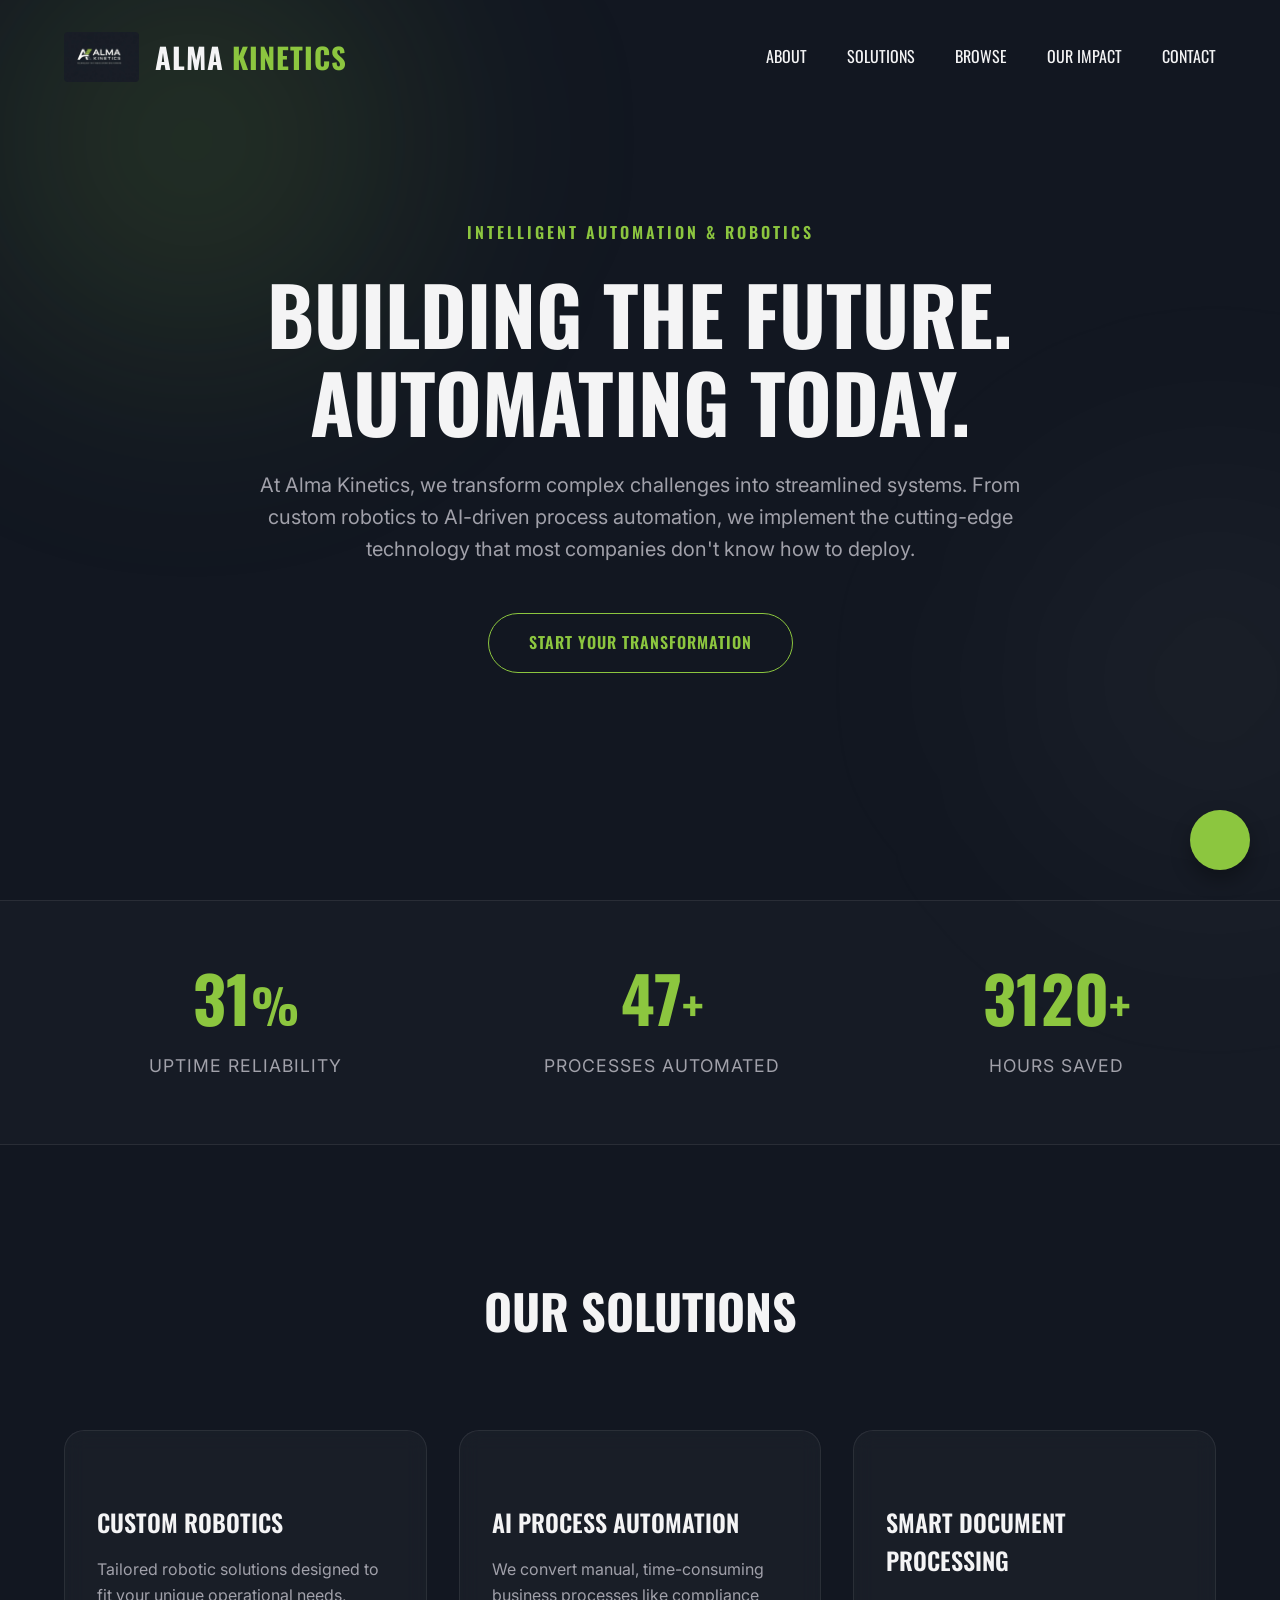
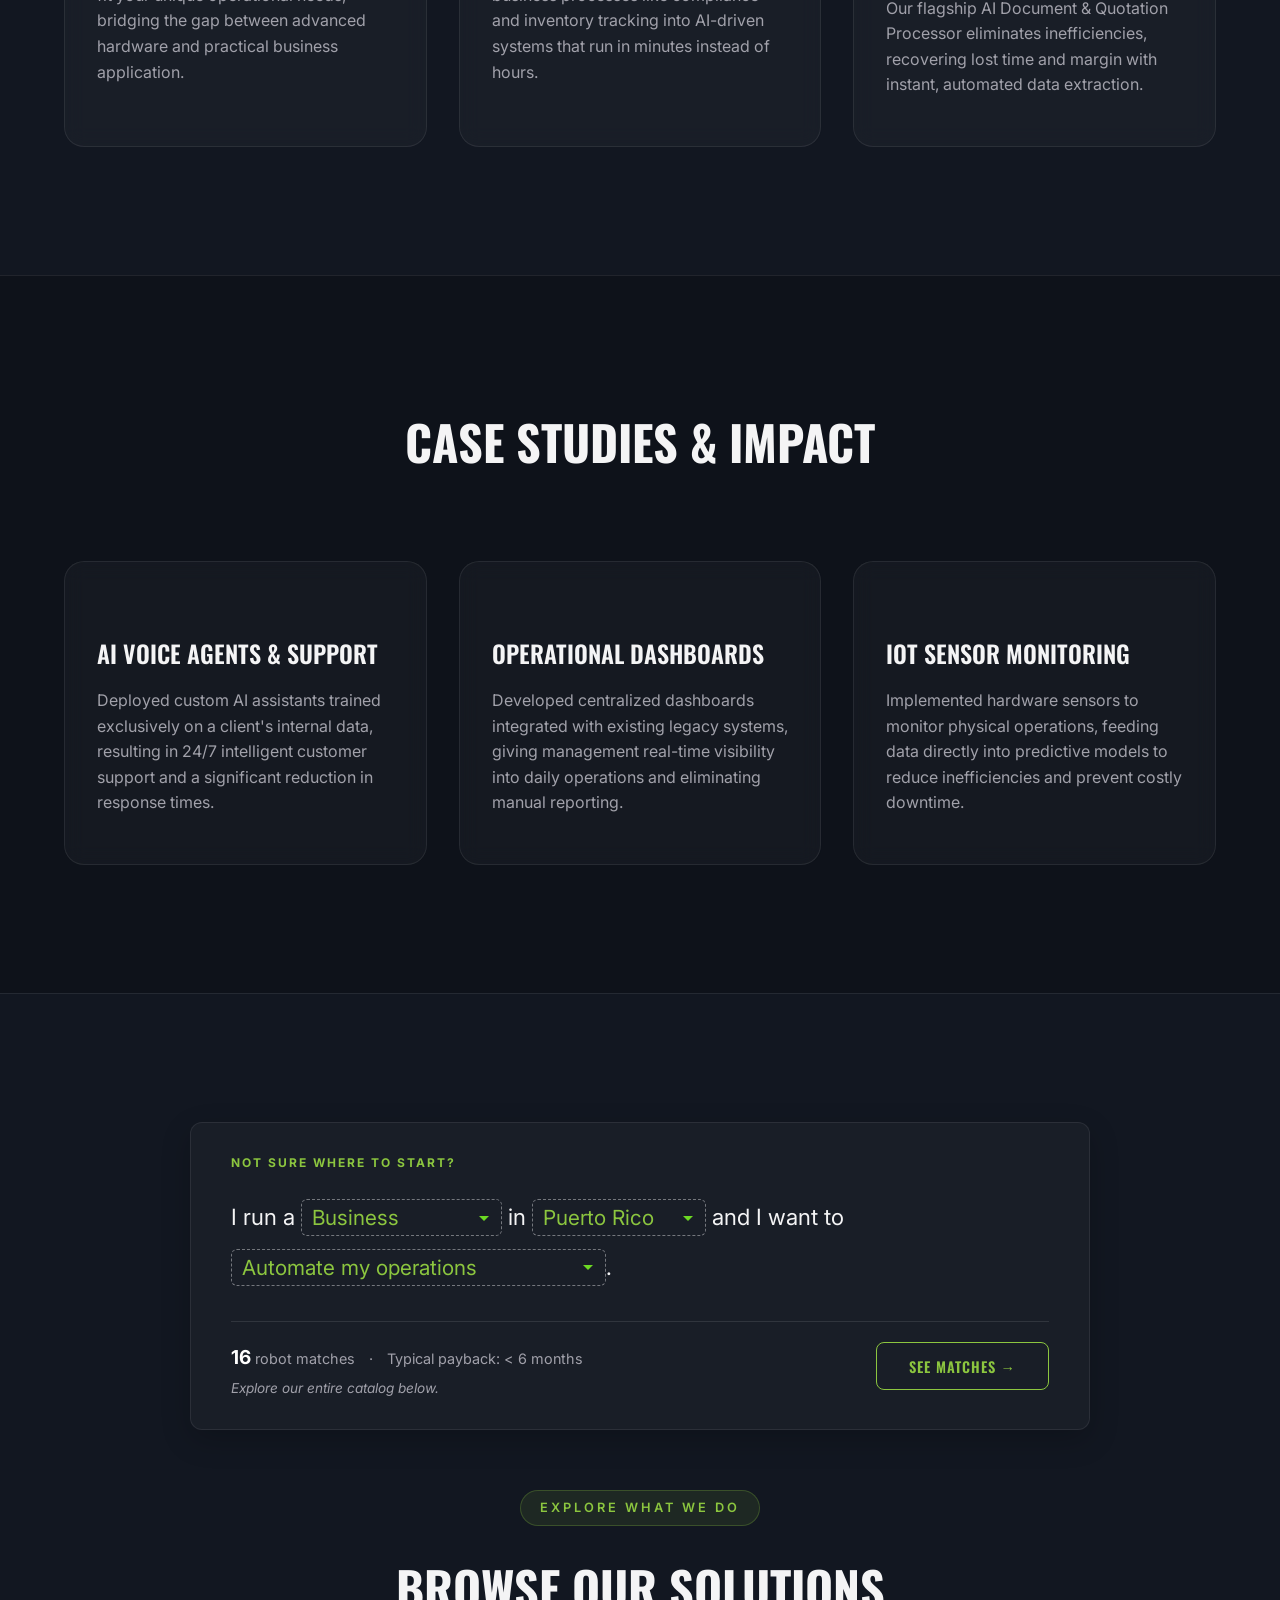
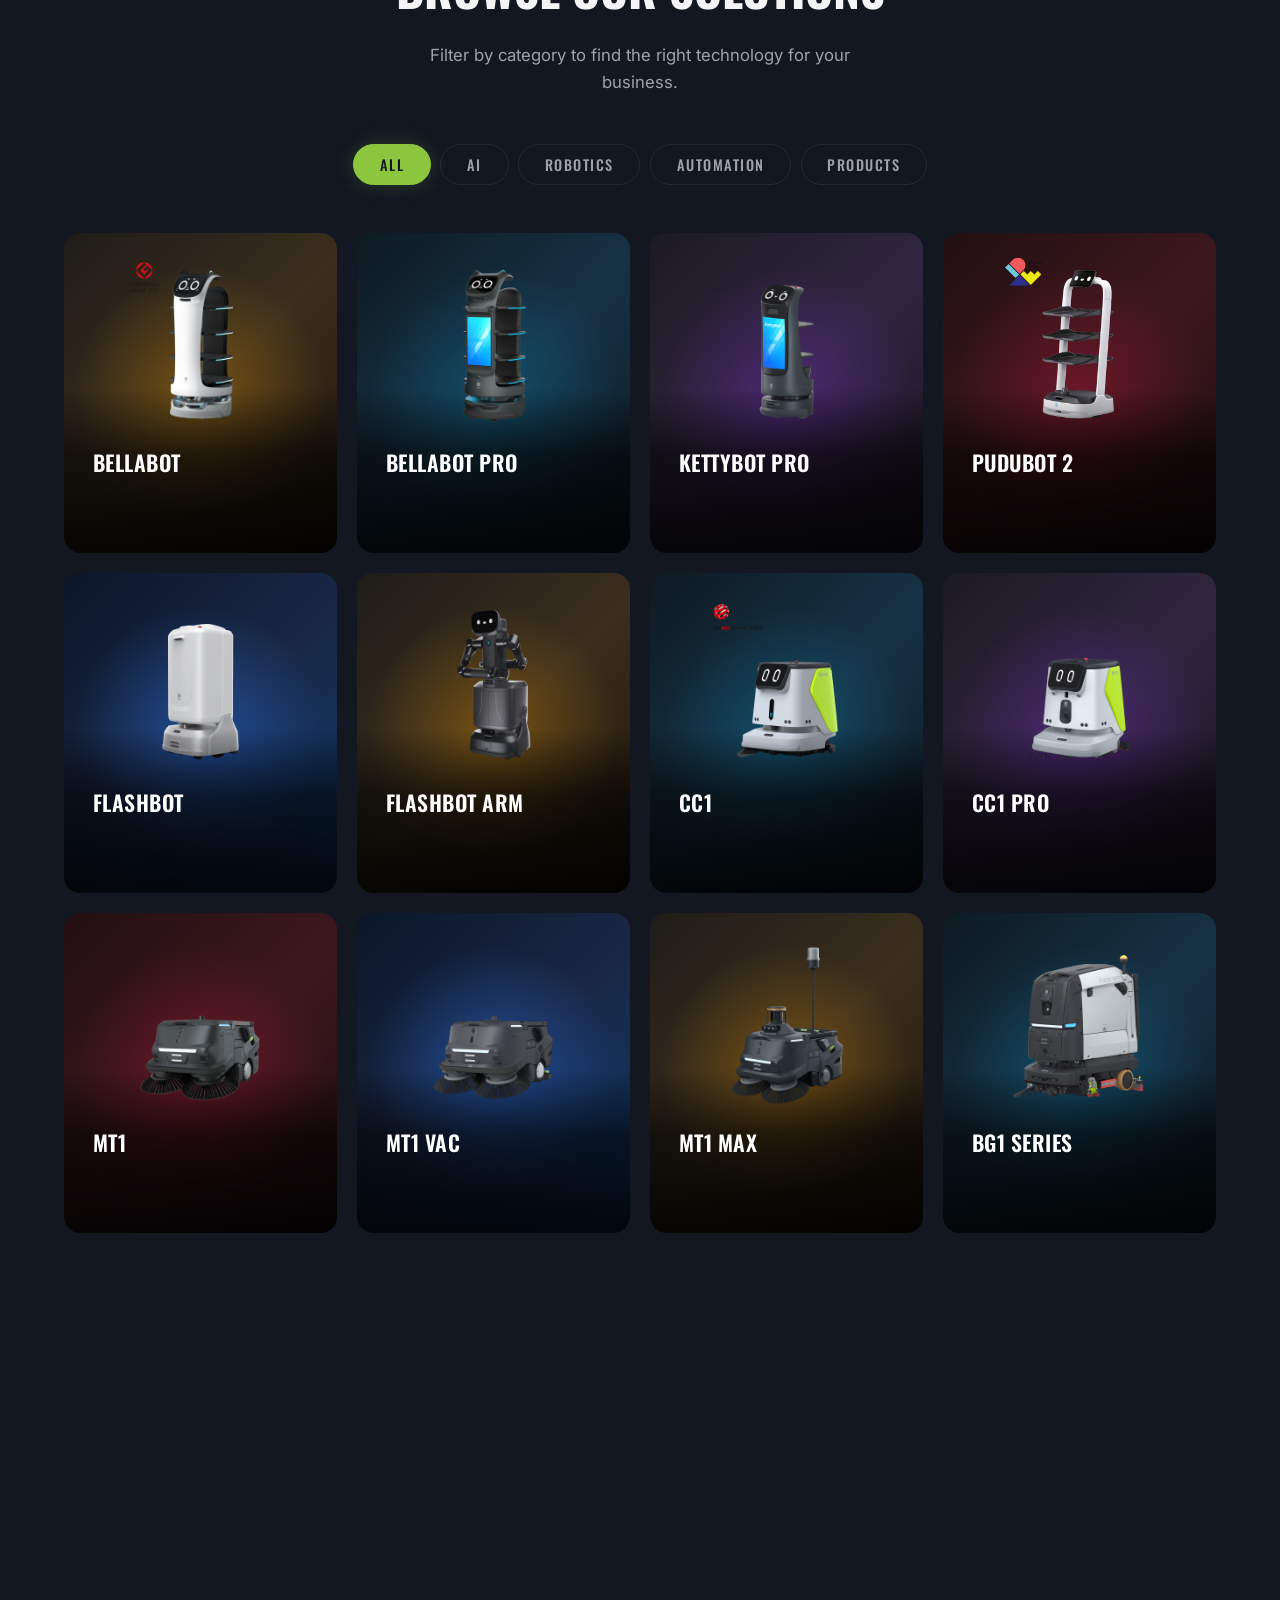
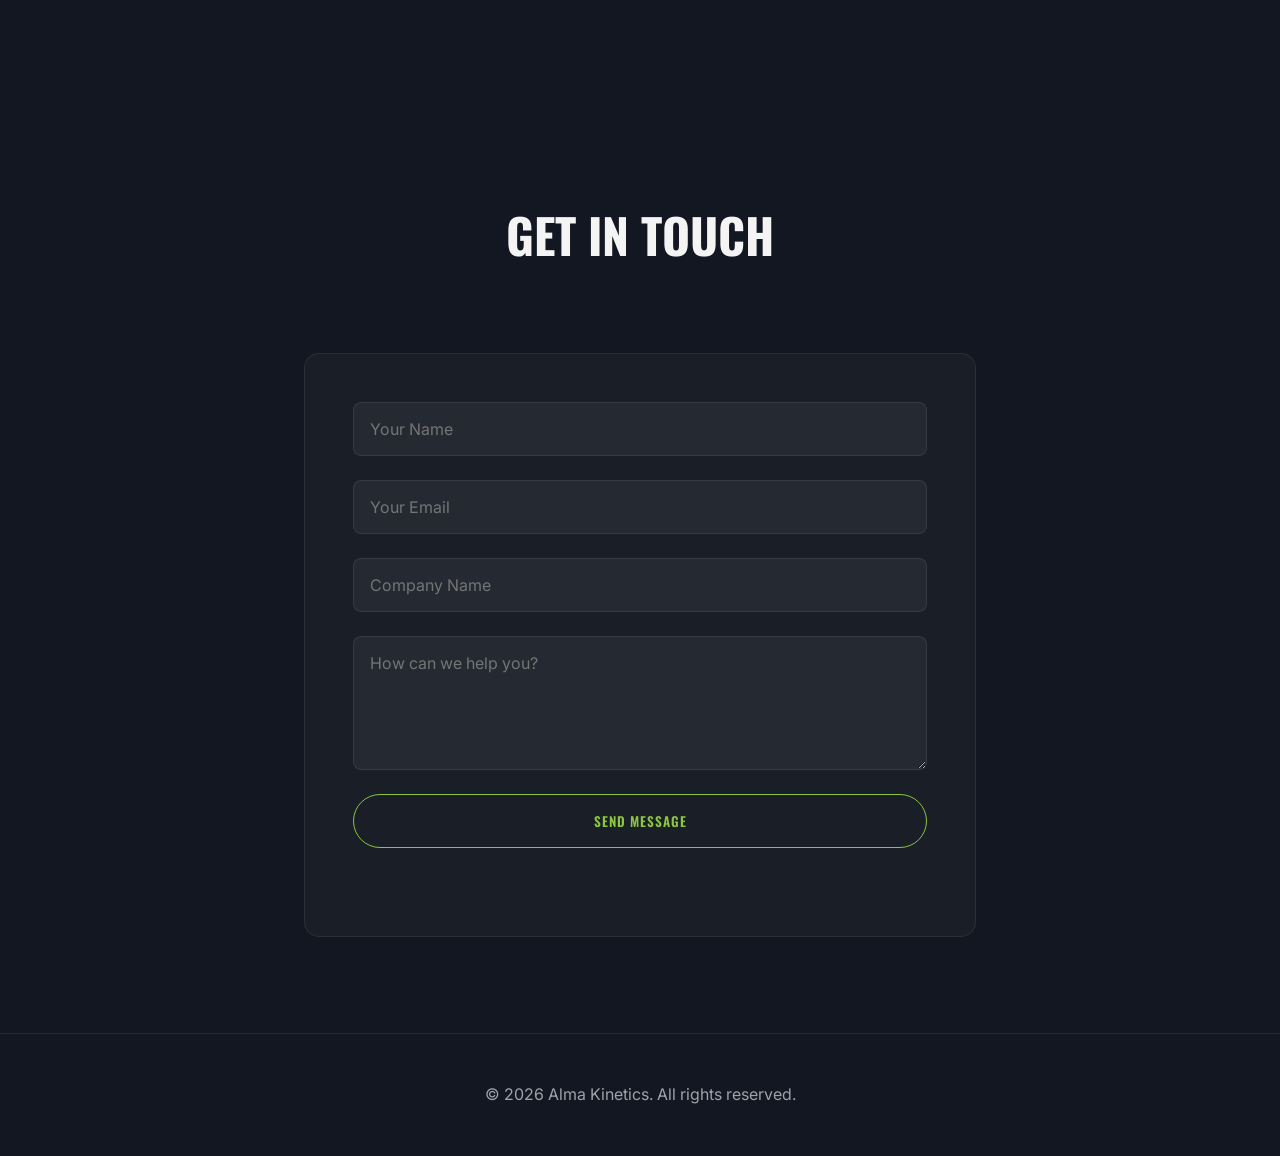
==== commit 53c6b61b: "Fix modal button navigation issue" ====
--- a/index.html
+++ b/index.html
@@ -431,7 +431,7 @@
                     <div class="modal-specs" id="modal-specs">
                         <!-- Specs injected by JS -->
                     </div>
-                    <a href="#contact" class="cta-btn small modal-cta" id="modal-cta-btn">Request a Quote</a>
+                    <a href="javascript:void(0)" class="cta-btn small modal-cta" id="modal-cta-btn">Request a Quote</a>
                 </div>
             </div>
         </div>
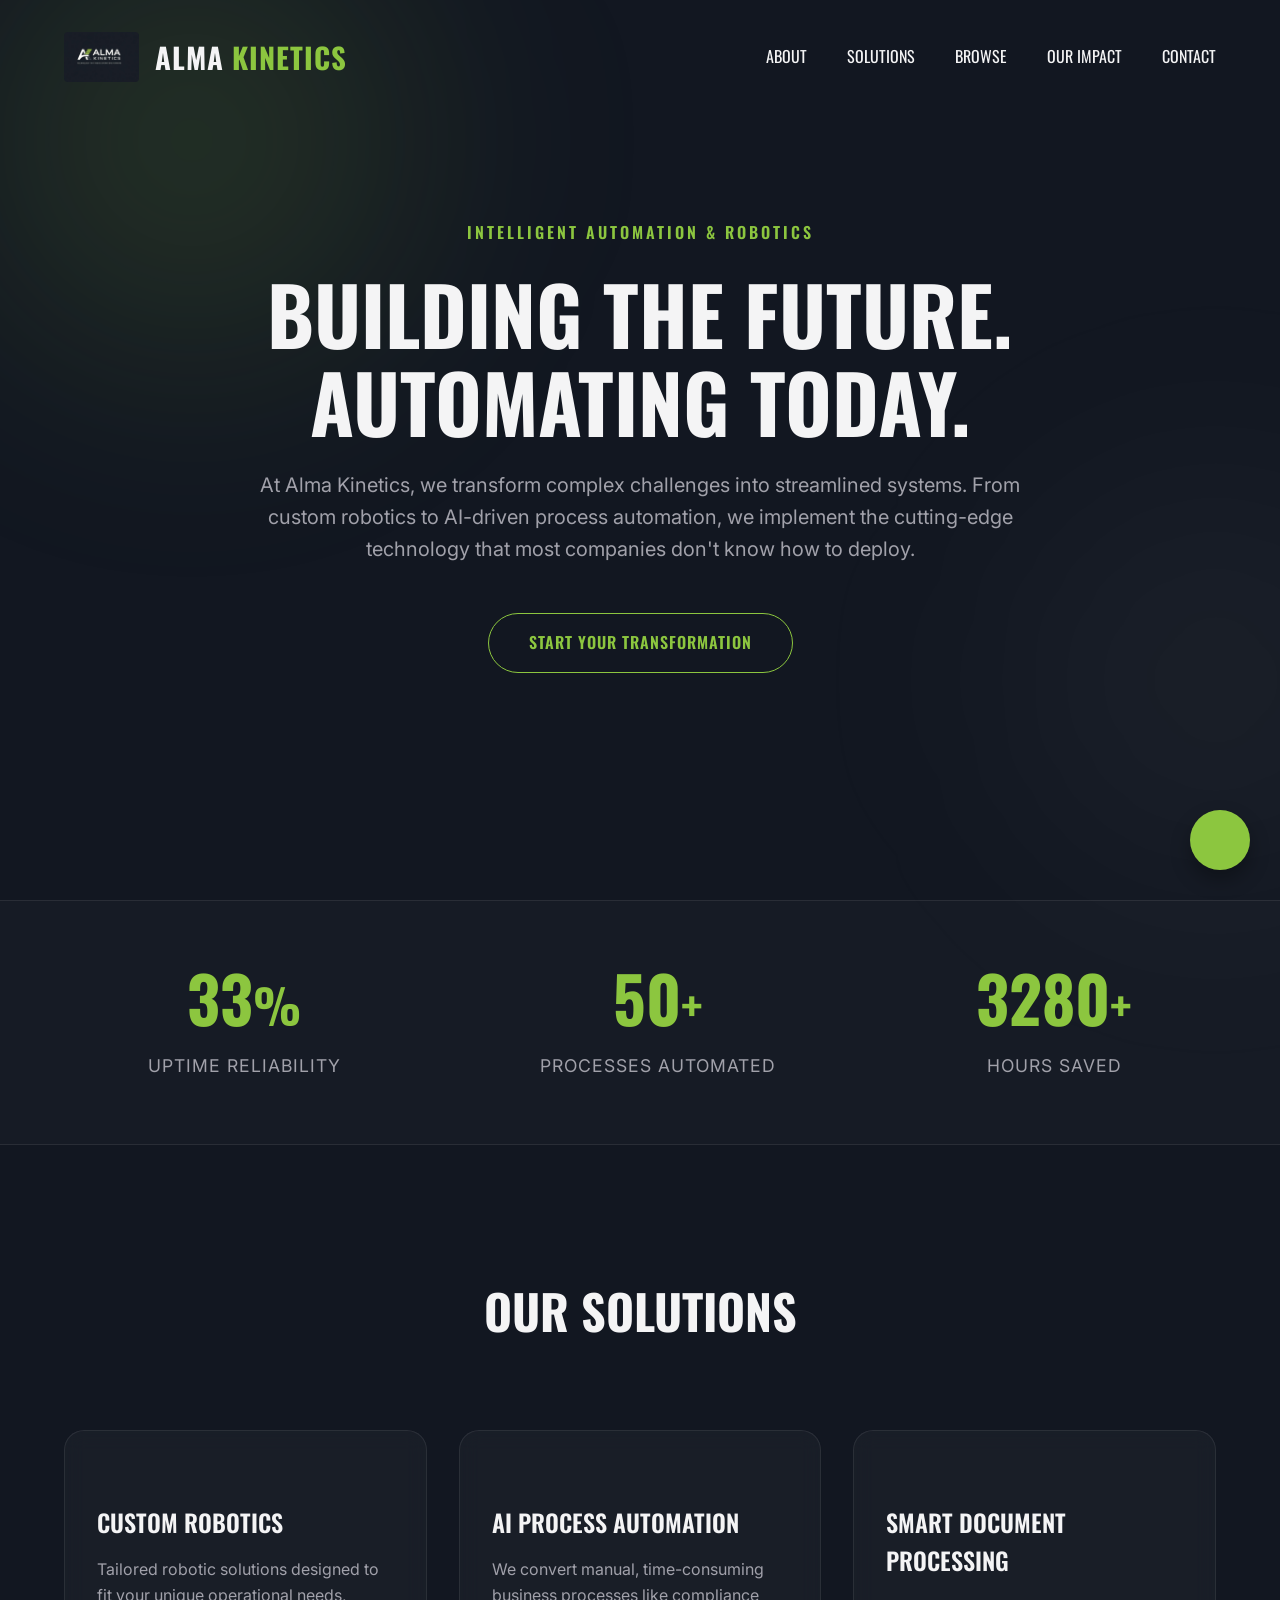
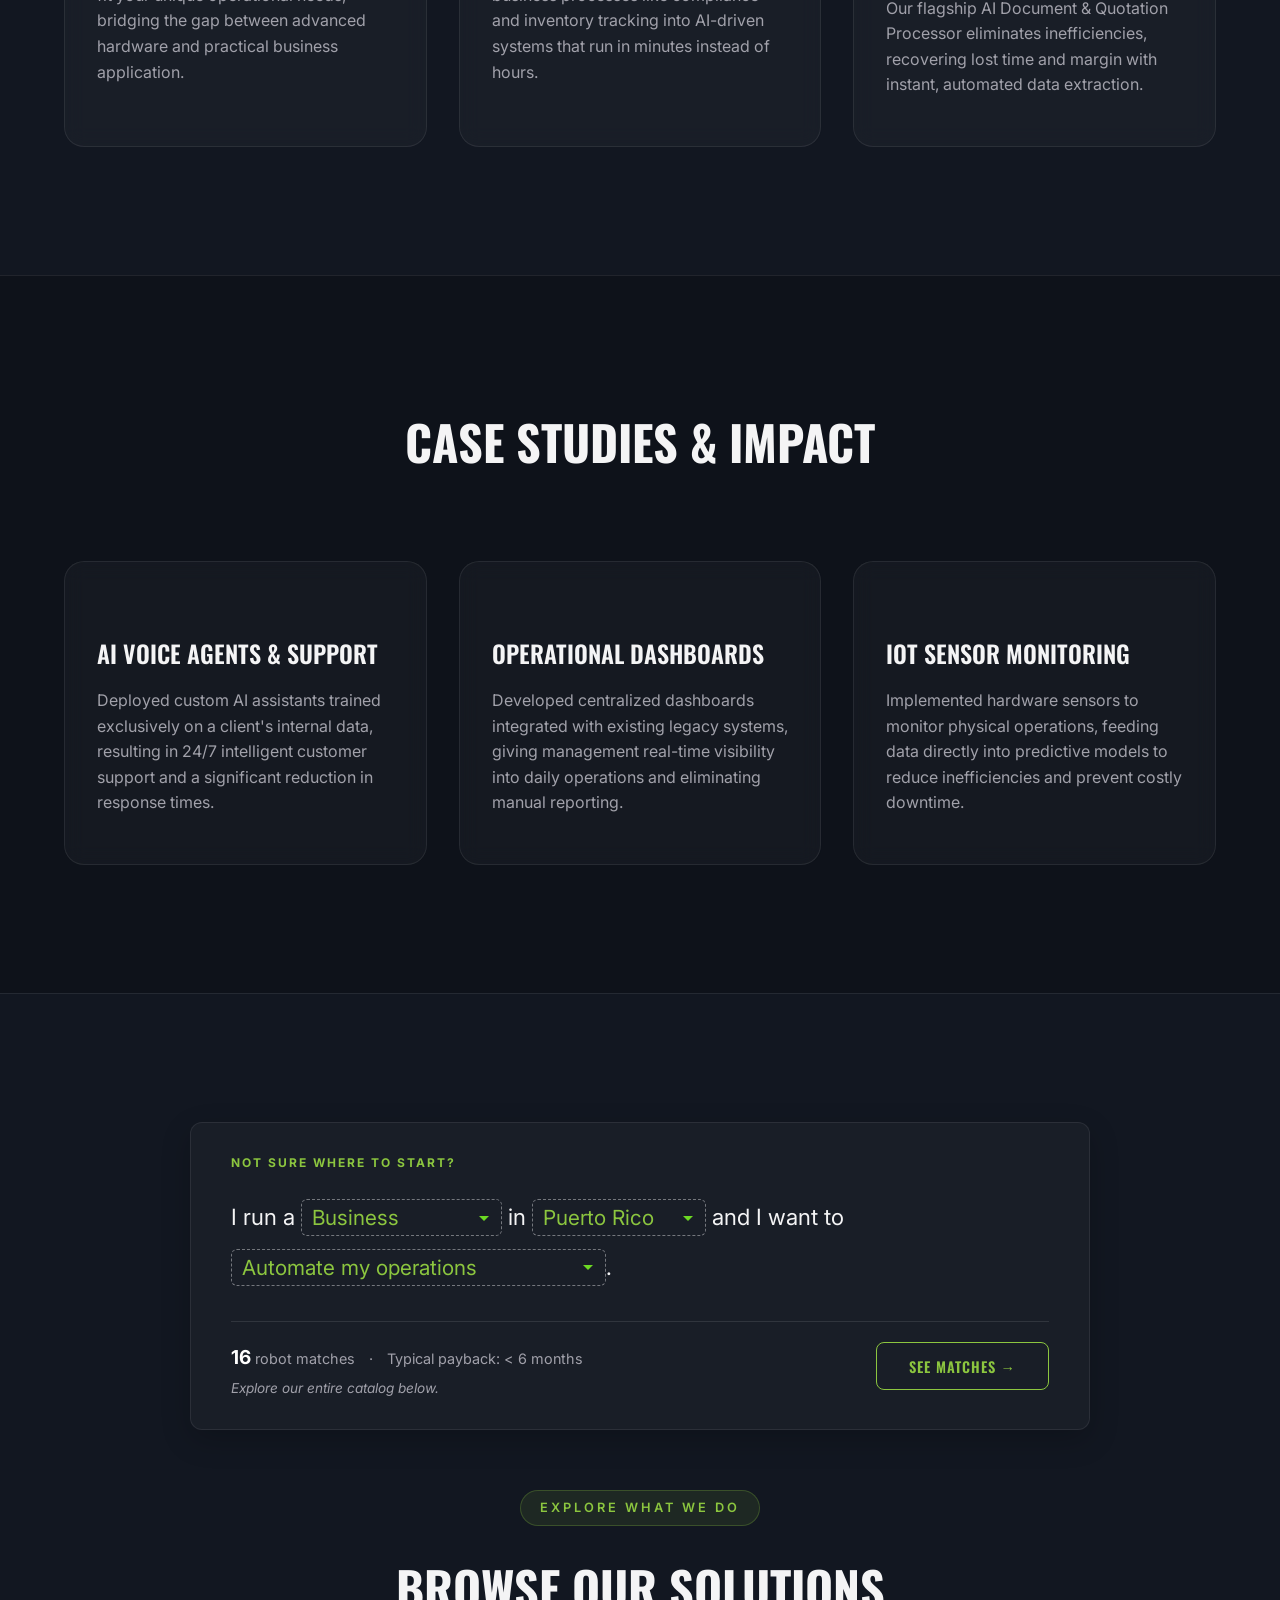
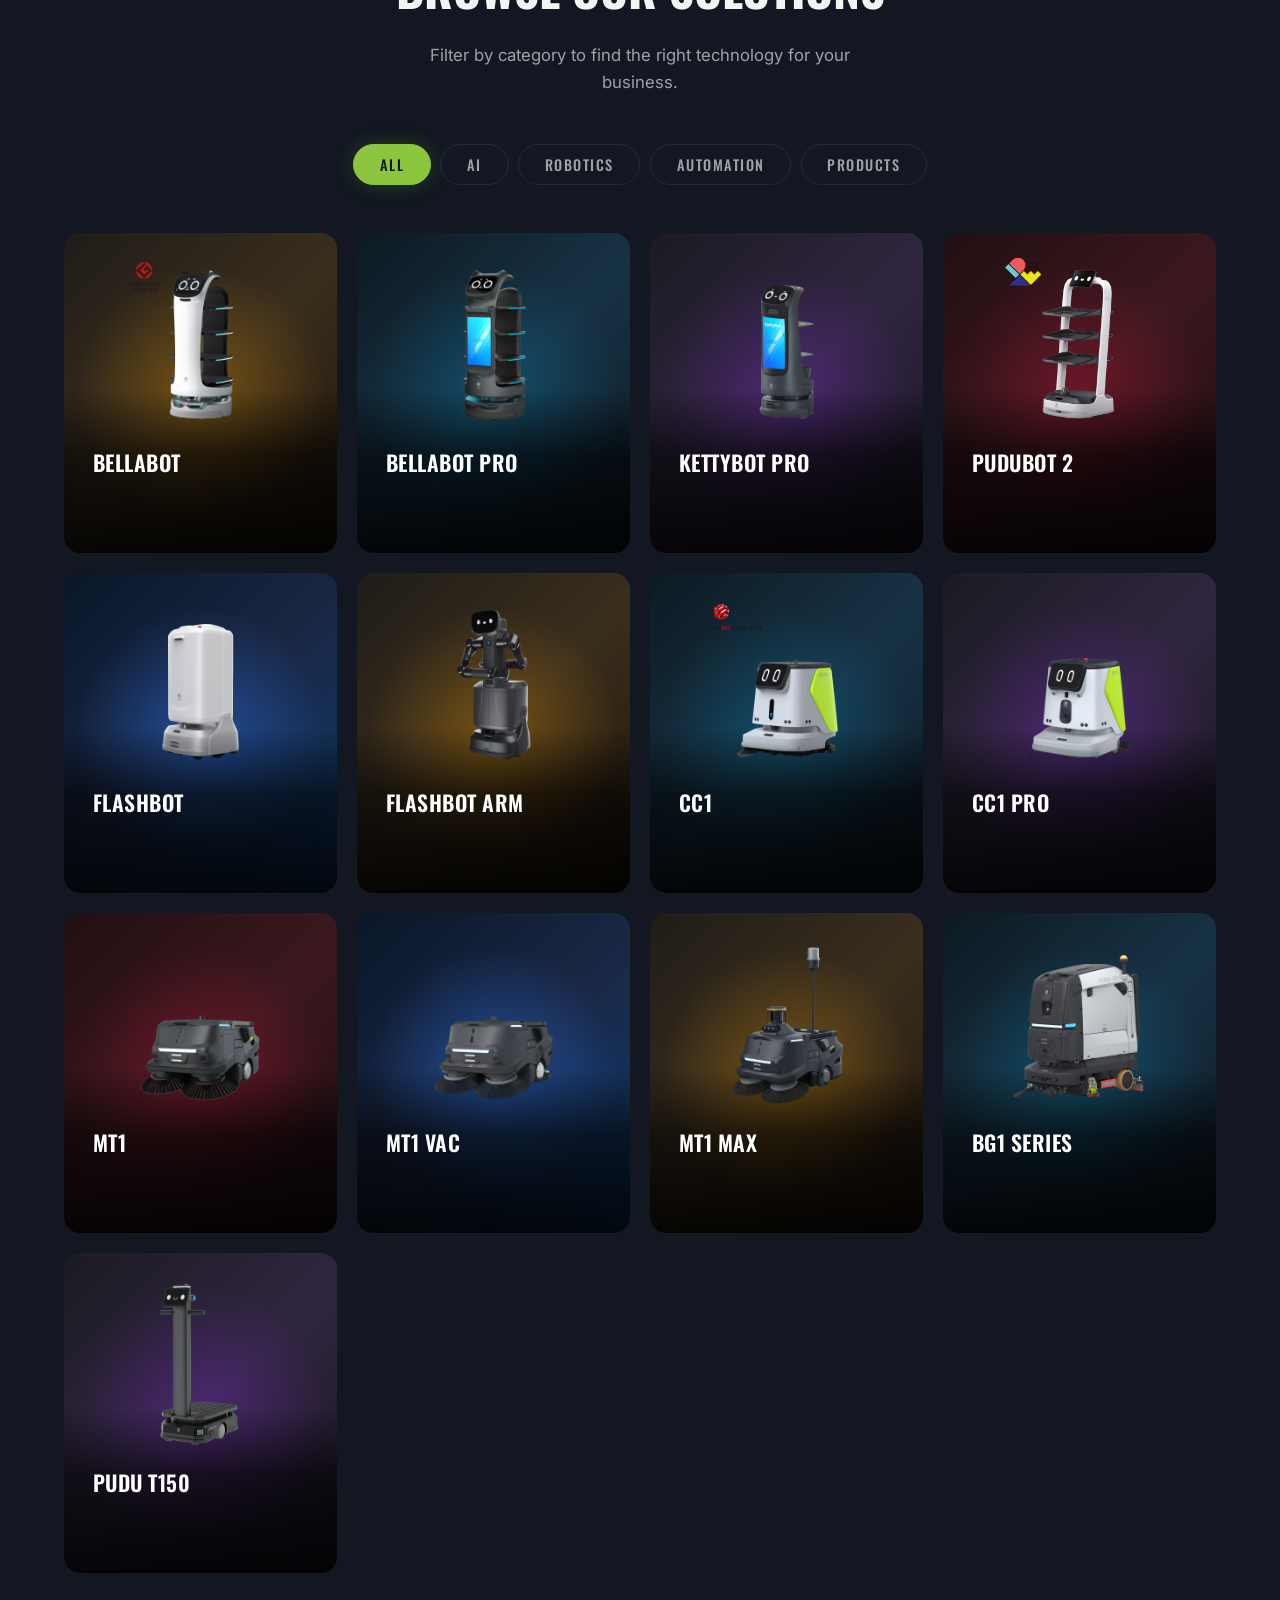
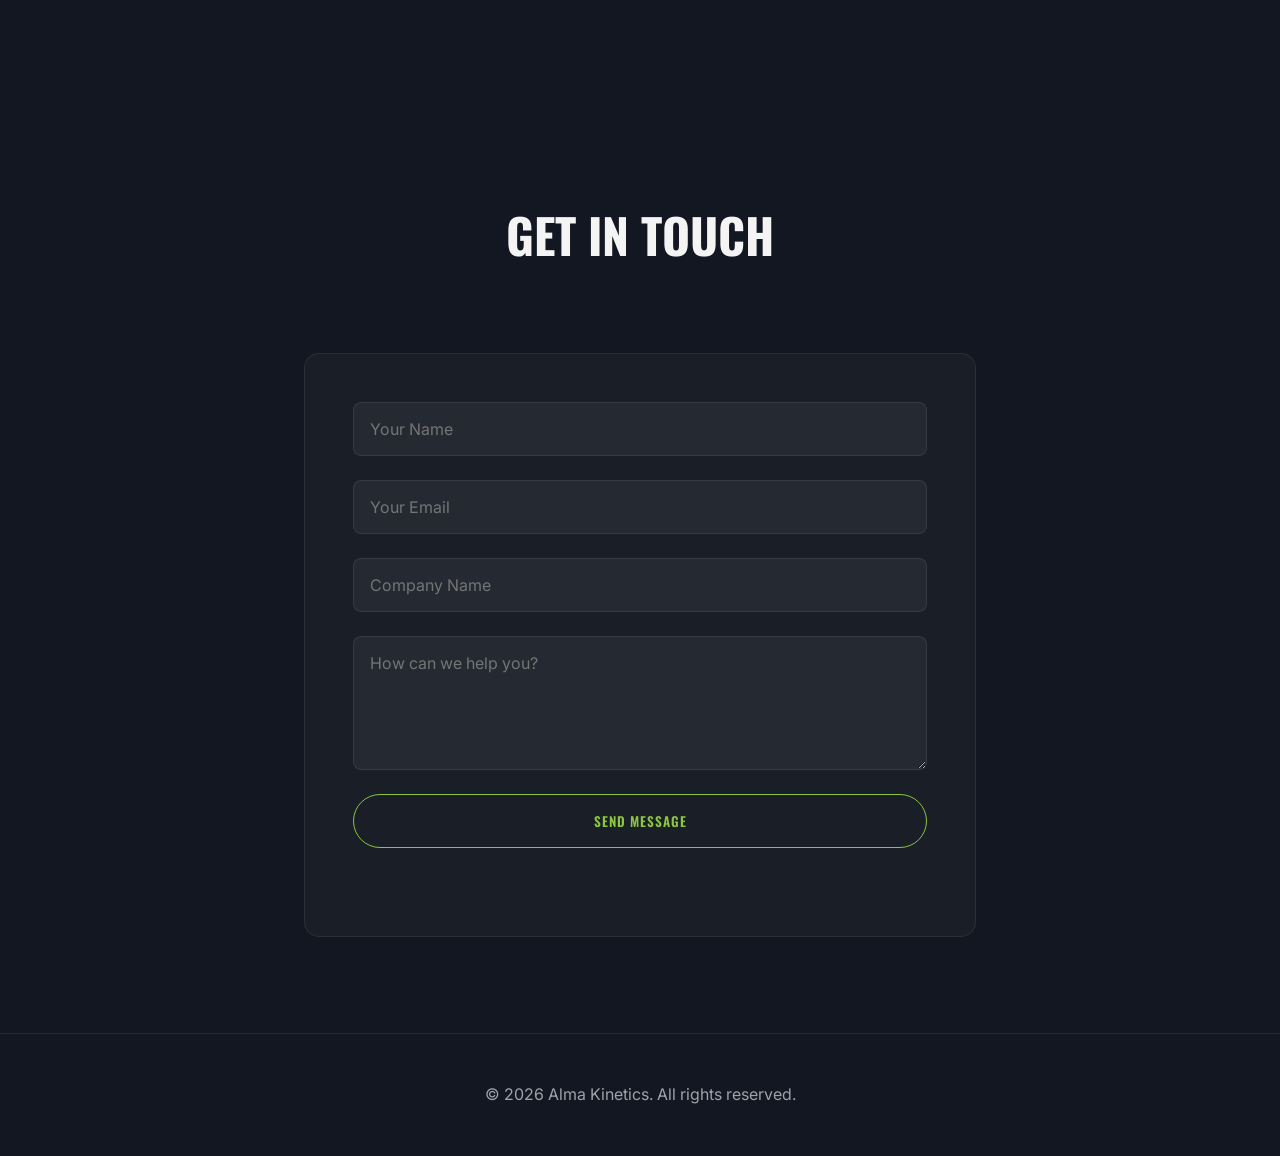
==== commit 9ed11072: "Ensure favicon A is present on all tabs" ====
--- a/index.html
+++ b/index.html
@@ -3,7 +3,7 @@
 <head>
     <meta charset="UTF-8">
     <meta name="viewport" content="width=device-width, initial-scale=1.0">
-    <title>Alma Kinetics | AI & Custom Robotics Solutions</title>
+    <title>Alma Kinetics | Automated Solutions</title>
     <meta name="description" content="Alma Kinetics specializes in Custom AI Integration, Robotics, and Process Automation for forward-thinking businesses.">
     <link rel="icon" type="image/svg+xml" href="data:image/svg+xml,<svg xmlns='http://www.w3.org/2000/svg' viewBox='0 0 100 100'><circle cx='50' cy='50' r='50' fill='%236cd923'/><text x='50%' y='50%' dominant-baseline='central' text-anchor='middle' fill='black' font-family='Arial, sans-serif' font-size='65' font-weight='900'>A</text></svg>">
     <link rel="stylesheet" href="styles.css">
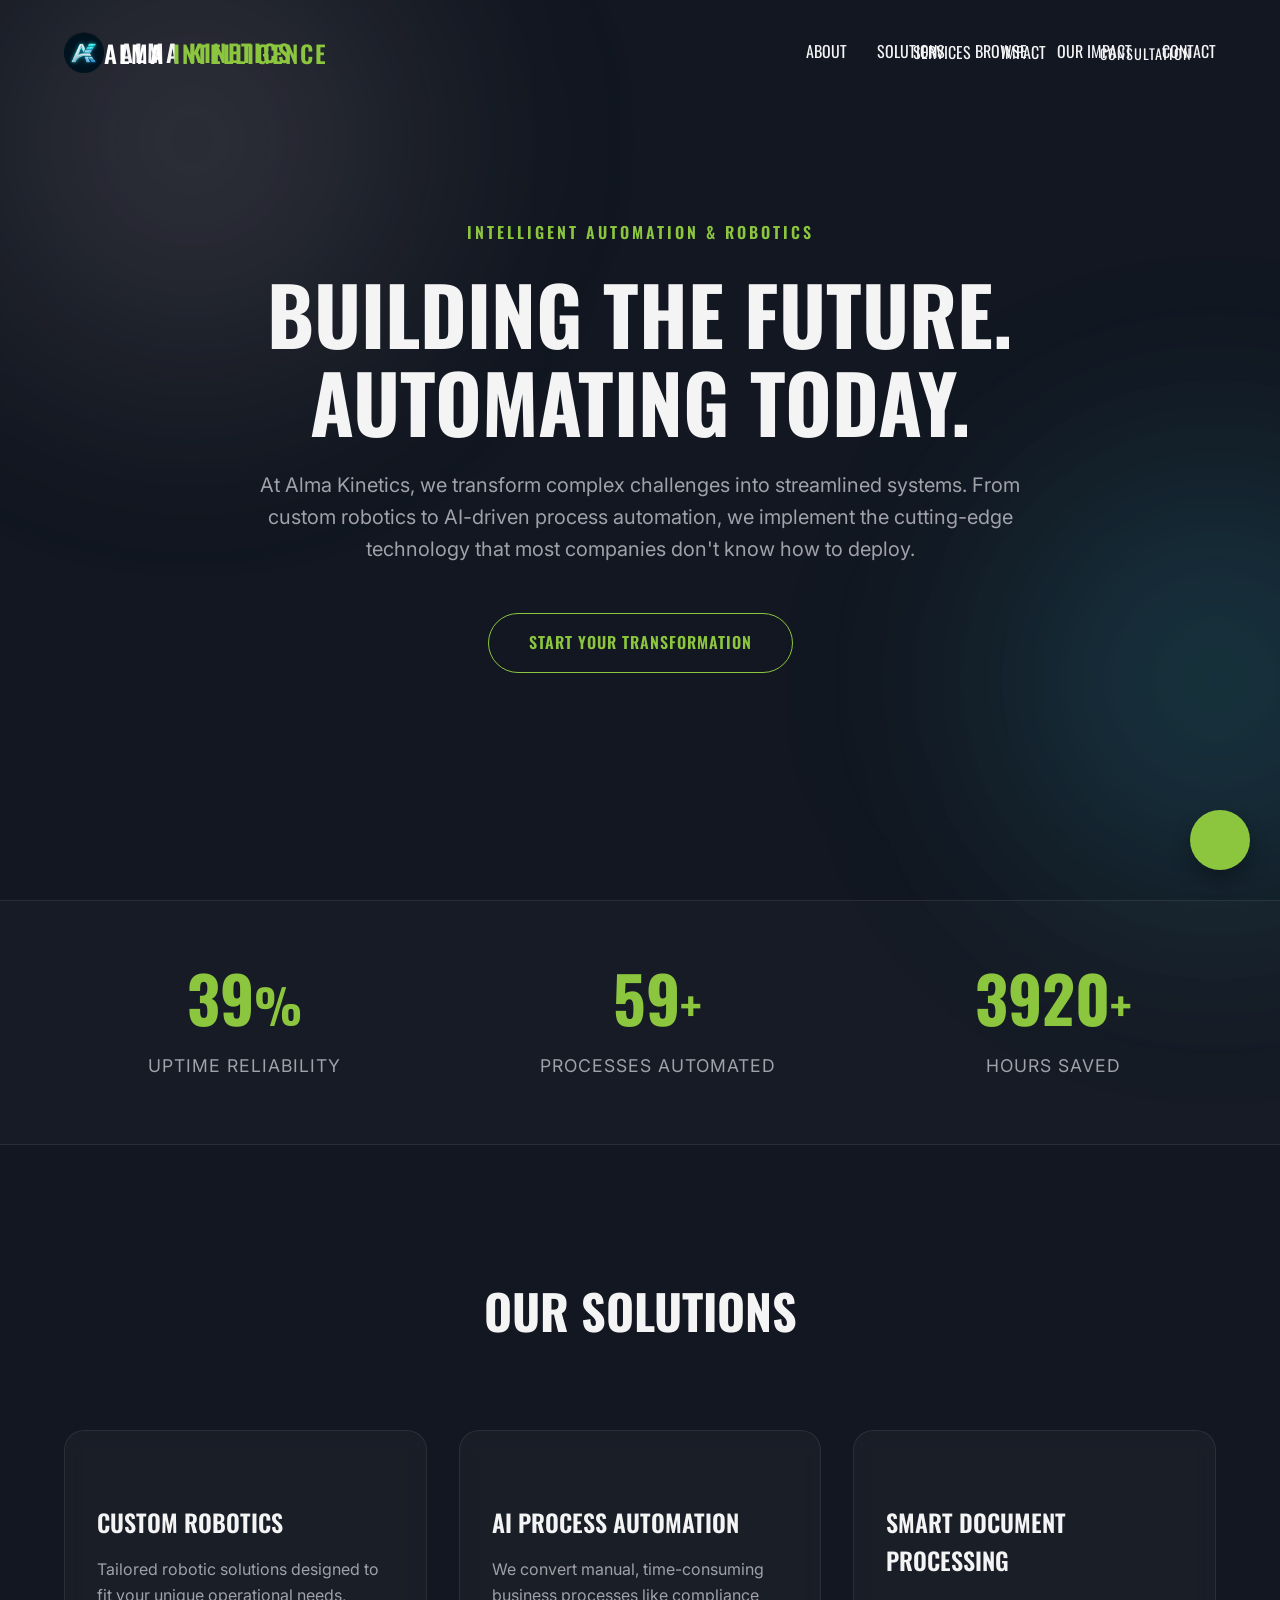
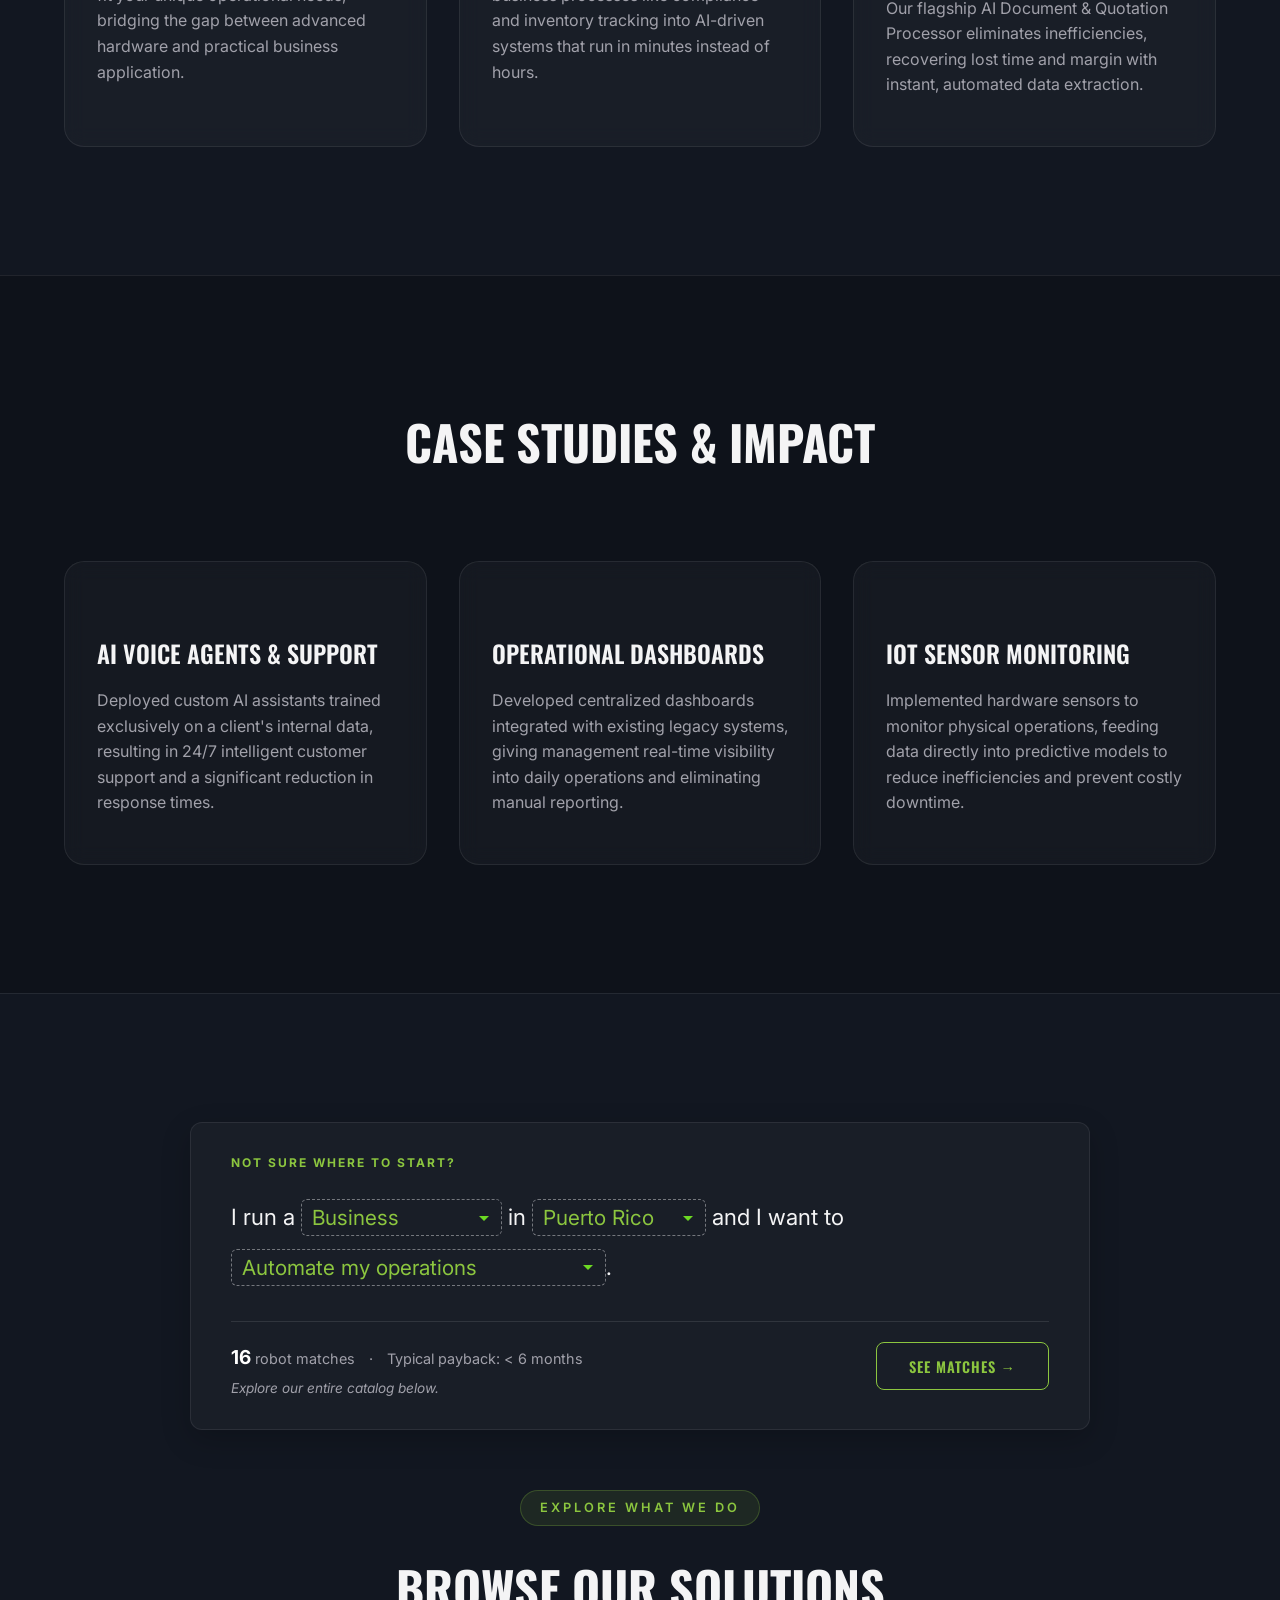
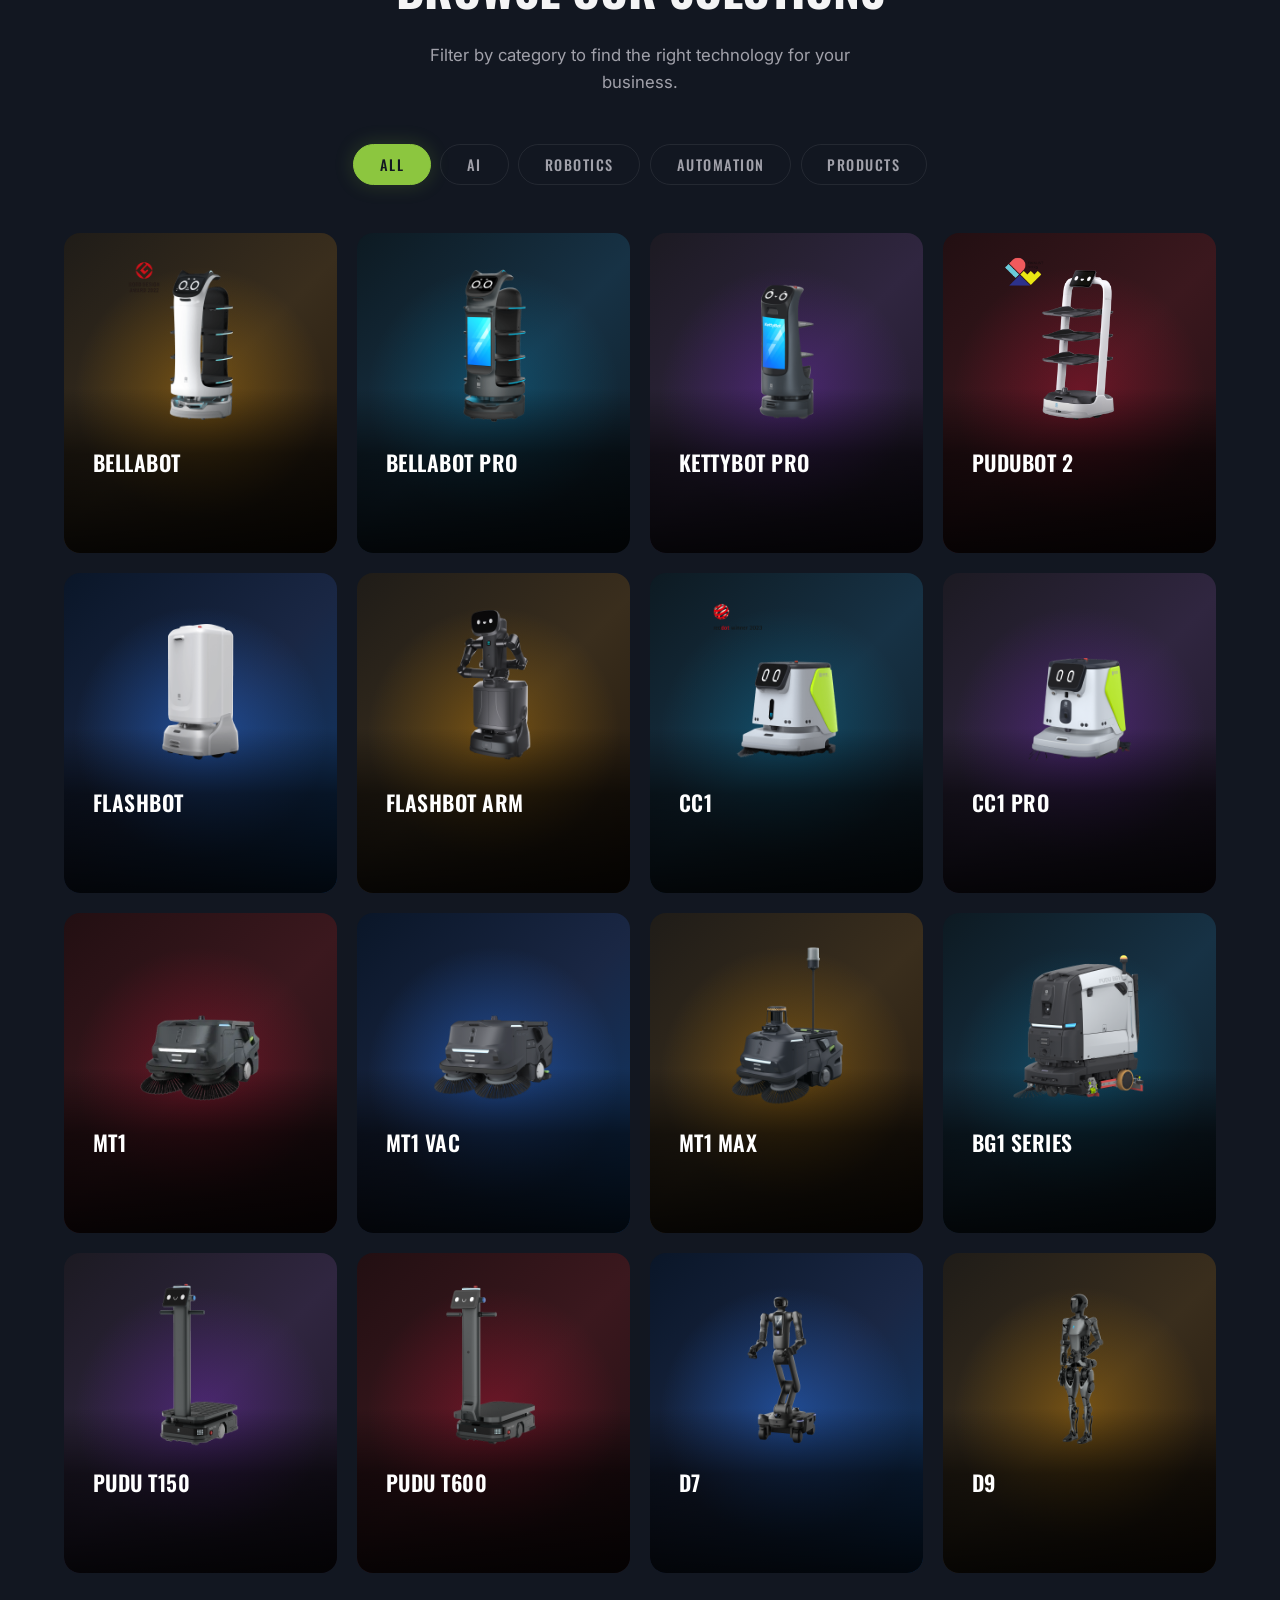
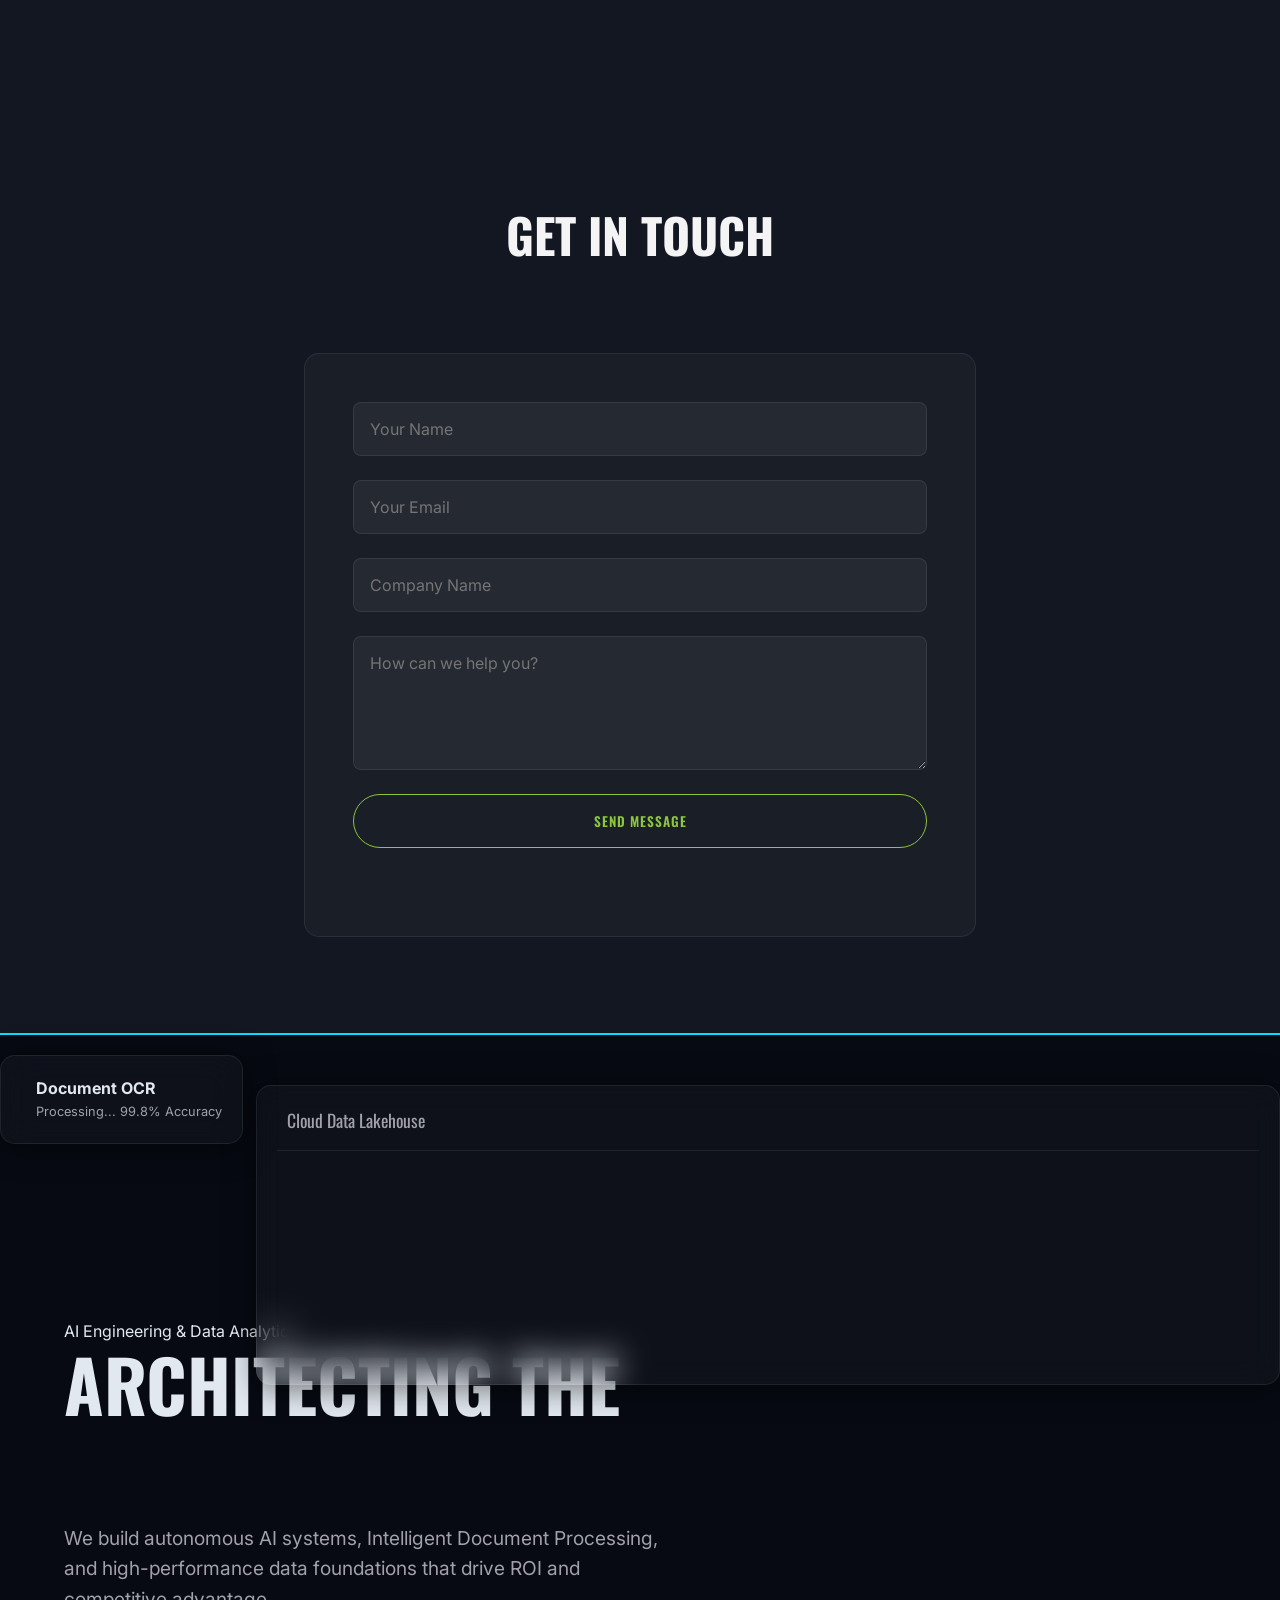
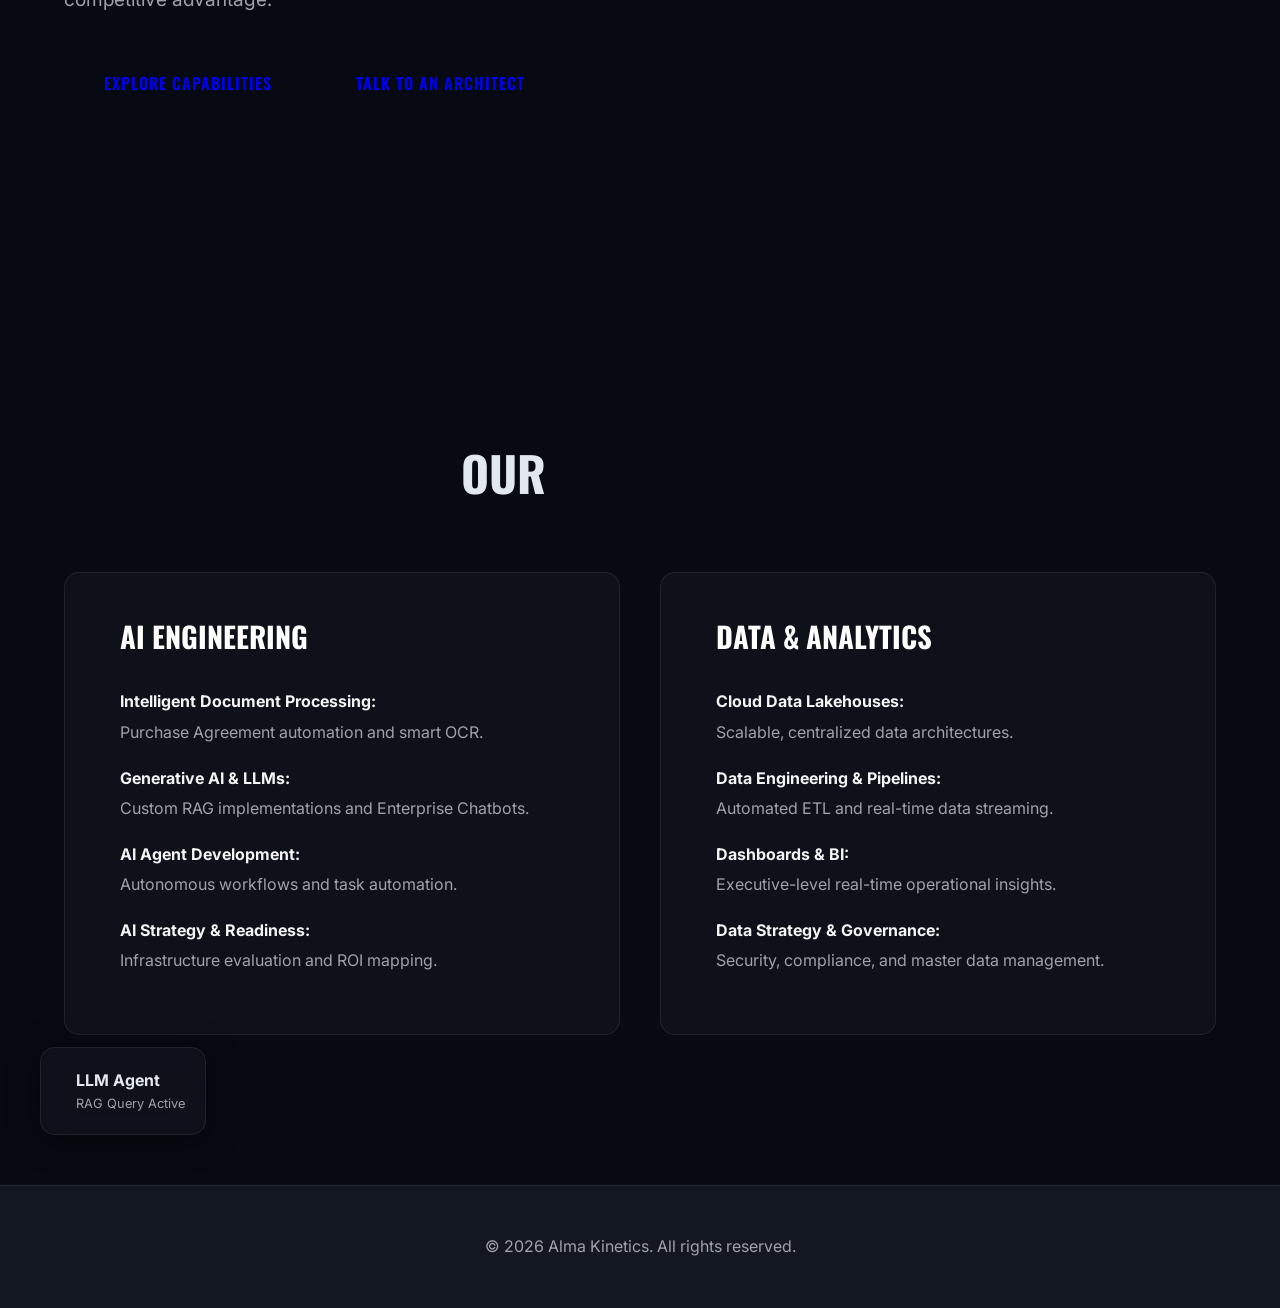
==== commit 4c129847: "Merge Alma Intelligence temporarily" ====
--- a/index.html
+++ b/index.html
@@ -412,7 +412,113 @@
         </form>
     </section>
 
-    <footer>
+    
+    <!-- ALMA INTELLIGENCE TEMPORARY MERGE -->
+    <div id="intelligence" style="position: relative; background-color: #070A13; color: #E2E8F0; padding-bottom: 50px; font-family: 'Inter', sans-serif; border-top: 2px solid #00E1FF;">
+<!-- Abstract Tech Background -->
+    <div class="ai-bg-glow"></div>
+    <div class="ai-bg-glow ai-blue"></div>
+
+    <nav id="navbar">
+        <div class="logo-container">
+            <a href="index.html" style="text-decoration: none; display: flex; align-items: center; color: #fff;">
+                <img src="assets/logo_ai.png" alt="Alma Intelligence Logo" class="logo-img">
+                <span class="logo-text">ALMA <span class="highlight-ai-blue">INTELLIGENCE</span></span>
+            </a>
+        </div>
+        <ul class="nav-links">
+            <li><a href="#services">Services</a></li>
+            <li><a href="#impact">Impact</a></li>
+            <li><a href="#contact" class="ai-cta-btn small">Consultation</a></li>
+        </ul>
+    </nav>
+
+    <!-- HERO SECTION -->
+    <header class="ai-hero">
+        <div class="ai-ai-hero-content">
+            <span class="ai-ai-hero-tagline ai-ai-blue-tag">AI Engineering & Data Analytics</span>
+            <h1>Architecting the <span class="ai-gradient-text">Intelligent Enterprise</span></h1>
+            <p>We build autonomous AI systems, Intelligent Document Processing, and high-performance data foundations that drive ROI and competitive advantage.</p>
+            <div class="ai-ai-hero-buttons">
+                <a href="#services" class="ai-cta-btn solid-ai-blue">Explore Capabilities</a>
+                <a href="#contact" class="ai-cta-btn outline-ai-blue">Talk to an Architect</a>
+            </div>
+        </div>
+        
+        <!-- Abstract Glassmorphism Dashboard Graphic -->
+        <div class="ai-ai-hero-graphic">
+            <div class="ai-glass-card ai-main-dash">
+                <div class="ai-dash-header">
+                    <ion-icon name="server-outline"></ion-icon>
+                    <span>Cloud Data Lakehouse</span>
+                </div>
+                <div class="ai-dash-body">
+                    <div class="ai-ai-bar-chart">
+                        <div class="ai-bar ai-h-70"></div>
+                        <div class="ai-bar ai-h-40"></div>
+                        <div class="ai-bar ai-h-90"></div>
+                        <div class="ai-bar ai-h-60"></div>
+                        <div class="ai-bar ai-h-100 ai-highlight-bar"></div>
+                    </div>
+                </div>
+            </div>
+            
+            <div class="ai-glass-card ai-float-card ai-card-1">
+                <ion-icon name="document-text-outline" class="icon-ai-blue"></ion-icon>
+                <div class="ai-card-text">
+                    <strong>Document OCR</strong>
+                    <span>Processing... 99.8% Accuracy</span>
+                </div>
+            </div>
+
+            <div class="ai-glass-card ai-float-card ai-card-2">
+                <ion-icon name="hardware-chip-outline" class="ai-icon-purple"></ion-icon>
+                <div class="ai-card-text">
+                    <strong>LLM Agent</strong>
+                    <span>RAG Query Active</span>
+                </div>
+            </div>
+        </div>
+    </header>
+
+    <!-- CAPABILITIES SECTION -->
+    <section id="ai-services" class="ai-capabilities">
+        <h2 class="ai-section-title ai-text-center">Our <span class="ai-gradient-text">Capabilities</span></h2>
+        
+        <div class="ai-services-container">
+            <!-- Pillar 1: AI Engineering -->
+            <div class="ai-service-pillar">
+                <div class="ai-pillar-header">
+                    <ion-icon name="git-network-outline" class="icon-ai-blue ai-lg"></ion-icon>
+                    <h3>AI Engineering</h3>
+                </div>
+                <ul class="ai-pillar-list">
+                    <li><ion-icon name="checkmark-outline"></ion-icon> <span><strong>Intelligent Document Processing:</strong> Purchase Agreement automation and smart OCR.</span></li>
+                    <li><ion-icon name="checkmark-outline"></ion-icon> <span><strong>Generative AI & LLMs:</strong> Custom RAG implementations and Enterprise Chatbots.</span></li>
+                    <li><ion-icon name="checkmark-outline"></ion-icon> <span><strong>AI Agent Development:</strong> Autonomous workflows and task automation.</span></li>
+                    <li><ion-icon name="checkmark-outline"></ion-icon> <span><strong>AI Strategy & Readiness:</strong> Infrastructure evaluation and ROI mapping.</span></li>
+                </ul>
+            </div>
+
+            <!-- Pillar 2: Data & Analytics -->
+            <div class="ai-service-pillar">
+                <div class="ai-pillar-header">
+                    <ion-icon name="pie-chart-outline" class="ai-icon-purple ai-lg"></ion-icon>
+                    <h3>Data & Analytics</h3>
+                </div>
+                <ul class="ai-pillar-list">
+                    <li><ion-icon name="checkmark-outline"></ion-icon> <span><strong>Cloud Data Lakehouses:</strong> Scalable, centralized data architectures.</span></li>
+                    <li><ion-icon name="checkmark-outline"></ion-icon> <span><strong>Data Engineering & Pipelines:</strong> Automated ETL and real-time data streaming.</span></li>
+                    <li><ion-icon name="checkmark-outline"></ion-icon> <span><strong>Dashboards & BI:</strong> Executive-level real-time operational insights.</span></li>
+                    <li><ion-icon name="checkmark-outline"></ion-icon> <span><strong>Data Strategy & Governance:</strong> Security, compliance, and master data management.</span></li>
+                </ul>
+            </div>
+        </div>
+    </section>
+
+    
+    </div>
+<footer>
         <p>&copy; 2026 Alma Kinetics. All rights reserved.</p>
     </footer>
 
--- a/styles.css
+++ b/styles.css
@@ -1115,4 +1115,380 @@
         align-items: flex-start;
         gap: 20px;
     }
-}
+    
+    .hero {
+        padding: 120px 5% 60px;
+        text-align: center;
+        align-items: center;
+    }
+    .hero h1 {
+        font-size: 2.5rem;
+    }
+    .hero p {
+        font-size: 1rem;
+    }
+    .services, .browse {
+        padding: 4rem 5%;
+    }
+    .section-title {
+        font-size: 2rem;
+    }
+}
+
+
+/* ========================================= */
+/* ALMA INTELLIGENCE TEMPORARY STYLES */
+/* ========================================= */
+@import url('https://fonts.googleapis.com/css2?family=Inter:wght@300;400;600;800&family=Oswald:wght@400;600&display=swap');
+
+
+
+
+h1, h2, h3, .logo-text, .ai-hero-tagline, .ai-cta-btn, .nav-links a {
+    font-family: 'Oswald', sans-serif;
+    text-transform: uppercase;
+}
+
+/* Background effects */
+.ai-bg-glow {
+    position: fixed;
+    top: -20%;
+    left: -10%;
+    width: 50vw;
+    height: 50vw;
+    background: radial-gradient(circle, rgba(138, 43, 226, 0.15) 0%, transparent 70%);
+    border-radius: 50%;
+    z-index: -1;
+    filter: blur(100px);
+}
+.ai-bg-glow.ai-blue {
+    top: 40%;
+    left: auto;
+    right: -20%;
+    background: radial-gradient(circle, rgba(0, 225, 255, 0.15) 0%, transparent 70%);
+}
+
+.highlight-blue {
+    color: var(--accent-blue);
+}
+.ai-gradient-text {
+    background: linear-gradient(90deg, var(--accent-blue), var(--accent-purple));
+    -webkit-background-clip: text;
+    -webkit-text-fill-color: transparent;
+}
+
+/* Navbar */
+
+.logo-img {
+    height: 40px;
+    width: 40px;
+    border-radius: 50%;
+}
+.logo-text {
+    font-size: 1.5rem;
+    font-weight: 600;
+    letter-spacing: 2px;
+}
+
+.nav-links {
+    list-style: none;
+    display: flex;
+    gap: 30px;
+    align-items: center;
+}
+.nav-links a {
+    color: var(--text-main);
+    text-decoration: none;
+    font-size: 1rem;
+    transition: color 0.3s ease;
+}
+.nav-links a:hover {
+    color: var(--accent-blue);
+}
+
+/* Buttons */
+.ai-cta-btn {
+    display: inline-block;
+    padding: 1rem 2.5rem;
+    text-decoration: none;
+    font-weight: 600;
+    border-radius: 5px;
+    transition: all 0.3s ease;
+    text-transform: uppercase;
+    letter-spacing: 1px;
+}
+.ai-cta-btn.small {
+    padding: 0.6rem 1.5rem;
+    font-size: 0.9rem;
+}
+.ai-cta-btn.ai-solid-blue {
+    background: var(--accent-blue);
+    color: var(--bg-dark);
+    border: 1px solid var(--accent-blue);
+    box-shadow: 0 0 15px rgba(0, 225, 255, 0.3);
+}
+.ai-cta-btn.ai-solid-blue:hover {
+    background: transparent;
+    color: var(--accent-blue);
+}
+.ai-cta-btn.ai-outline-blue {
+    background: transparent;
+    color: var(--accent-blue);
+    border: 1px solid var(--accent-blue);
+}
+.ai-cta-btn.ai-outline-blue:hover {
+    background: var(--accent-blue);
+    color: var(--bg-dark);
+    box-shadow: 0 0 15px rgba(0, 225, 255, 0.3);
+}
+
+/* Hero */
+.ai-hero {
+    display: flex;
+    align-items: center;
+    justify-content: space-between;
+    min-height: 100vh;
+    padding: 120px 5% 60px;
+    gap: 40px;
+}
+.ai-hero-content {
+    flex: 1;
+}
+.ai-hero-tagline {
+    display: inline-block;
+    padding: 5px 15px;
+    background: rgba(0, 225, 255, 0.1);
+    color: var(--accent-blue);
+    border-radius: 20px;
+    font-size: 0.9rem;
+    margin-bottom: 20px;
+    border: 1px solid rgba(0, 225, 255, 0.2);
+}
+.ai-hero h1 {
+    font-size: 4.5rem;
+    line-height: 1.1;
+    margin-bottom: 20px;
+}
+.ai-hero p {
+    font-size: 1.2rem;
+    color: var(--text-muted);
+    margin-bottom: 40px;
+    max-width: 600px;
+}
+.ai-hero-buttons {
+    display: flex;
+    gap: 20px;
+}
+
+/* Hero Graphic (Glassmorphism Dash) */
+.ai-hero-graphic {
+    flex: 1;
+    position: relative;
+    height: 500px;
+}
+.ai-glass-card {
+    background: var(--glass-bg);
+    backdrop-filter: blur(16px);
+    -webkit-backdrop-filter: blur(16px);
+    border: 1px solid var(--glass-border);
+    border-radius: 15px;
+    padding: 20px;
+    box-shadow: 0 4px 30px rgba(0, 0, 0, 0.5);
+}
+.ai-main-dash {
+    width: 80%;
+    height: 300px;
+    position: absolute;
+    top: 50px;
+    right: 0;
+}
+.ai-dash-header {
+    display: flex;
+    align-items: center;
+    gap: 10px;
+    font-size: 1.1rem;
+    border-bottom: 1px solid var(--glass-border);
+    padding-bottom: 15px;
+    margin-bottom: 15px;
+    font-family: 'Oswald', sans-serif;
+    color: var(--text-muted);
+}
+.ai-bar-chart {
+    display: flex;
+    align-items: flex-end;
+    gap: 15px;
+    height: 180px;
+    padding-top: 20px;
+}
+.ai-bar {
+    flex: 1;
+    background: rgba(255, 255, 255, 0.1);
+    border-radius: 5px 5px 0 0;
+}
+.ai-bar.ai-h-40 { height: 40%; }
+.ai-bar.ai-h-60 { height: 60%; }
+.ai-bar.ai-h-70 { height: 70%; }
+.ai-bar.ai-h-90 { height: 90%; }
+.ai-bar.ai-h-100 { height: 100%; }
+.ai-highlight-bar {
+    background: linear-gradient(0deg, var(--accent-purple), var(--accent-blue));
+    box-shadow: 0 0 15px rgba(0, 225, 255, 0.5);
+}
+
+.ai-float-card {
+    position: absolute;
+    display: flex;
+    align-items: center;
+    gap: 15px;
+    animation: float 6s ease-in-out infinite;
+}
+.ai-card-1 {
+    top: 20px;
+    left: 0;
+    animation-delay: 0s;
+}
+.ai-card-2 {
+    bottom: 50px;
+    left: 40px;
+    animation-delay: 2s;
+}
+.ai-icon-blue { color: var(--accent-blue); font-size: 2rem; }
+.ai-icon-purple { color: var(--accent-purple); font-size: 2rem; }
+.ai-card-text {
+    display: flex;
+    flex-direction: column;
+}
+.ai-card-text strong { font-size: 1rem; }
+.ai-card-text span { font-size: 0.8rem; color: var(--text-muted); }
+
+@keyframes float {
+    0% { transform: translateY(0px); }
+    50% { transform: translateY(-15px); }
+    100% { transform: translateY(0px); }
+}
+
+/* Capabilities */
+.ai-capabilities {
+    padding: 100px 5%;
+}
+.ai-text-center { text-align: center; }
+.ai-section-title {
+    font-size: 3rem;
+    margin-bottom: 60px;
+}
+
+.ai-services-container {
+    display: grid;
+    grid-template-columns: repeat(2, 1fr);
+    gap: 40px;
+}
+.ai-service-pillar {
+    background: var(--glass-bg);
+    border: 1px solid var(--glass-border);
+    border-radius: 15px;
+    padding: 40px;
+    transition: transform 0.3s ease, box-shadow 0.3s ease;
+}
+.ai-service-pillar:hover {
+    transform: translateY(-5px);
+    box-shadow: 0 10px 30px rgba(0, 0, 0, 0.5);
+    border-color: rgba(0, 225, 255, 0.3);
+}
+.ai-pillar-header {
+    display: flex;
+    align-items: center;
+    gap: 15px;
+    margin-bottom: 30px;
+}
+.ai-icon-blue.ai-lg, .ai-icon-purple.ai-lg { font-size: 2.5rem; }
+.ai-pillar-header h3 {
+    font-size: 1.8rem;
+    color: #fff;
+}
+.ai-pillar-list {
+    list-style: none;
+}
+.ai-pillar-list li {
+    display: flex;
+    gap: 15px;
+    margin-bottom: 20px;
+    align-items: flex-start;
+}
+.ai-pillar-list ion-icon {
+    color: var(--accent-blue);
+    font-size: 1.5rem;
+    flex-shrink: 0;
+}
+.ai-pillar-list span {
+    color: var(--text-muted);
+}
+.ai-pillar-list strong {
+    color: var(--text-main);
+    display: block;
+    margin-bottom: 5px;
+}
+
+/* Footer */
+.footer-content {
+    display: flex;
+    justify-content: space-between;
+    margin-bottom: 40px;
+}
+.footer-brand h3 {
+    font-size: 1.5rem;
+    margin-bottom: 15px;
+}
+.footer-brand p {
+    color: var(--text-muted);
+    max-width: 300px;
+}
+.footer-links h4 {
+    font-size: 1.2rem;
+    margin-bottom: 15px;
+    color: var(--accent-blue);
+}
+.footer-links p {
+    color: var(--text-muted);
+    margin-bottom: 10px;
+    display: flex;
+    align-items: center;
+    gap: 10px;
+}
+.footer-bottom {
+    text-align: center;
+    color: var(--text-muted);
+    font-size: 0.9rem;
+    padding-top: 20px;
+    border-top: 1px solid rgba(255,255,255,0.05);
+}
+
+/* Mobile Media Queries */
+@media (max-width: 992px) {
+    .ai-hero {
+        flex-direction: column;
+        text-align: center;
+        padding-top: 150px;
+    }
+    .ai-hero-graphic {
+        width: 100%;
+        height: 400px;
+        margin-top: 40px;
+    }
+    .ai-main-dash {
+        width: 100%;
+        right: 0;
+        left: 0;
+    }
+    .ai-hero-buttons {
+        justify-content: center;
+    }
+    .ai-services-container {
+        grid-template-columns: 1fr;
+    }
+}
+@media (max-width: 768px) {
+    .nav-links { display: none; }
+    .ai-hero h1 { font-size: 3rem; }
+    .ai-hero-buttons { flex-direction: column; }
+    .footer-content { flex-direction: column; gap: 30px; }
+}
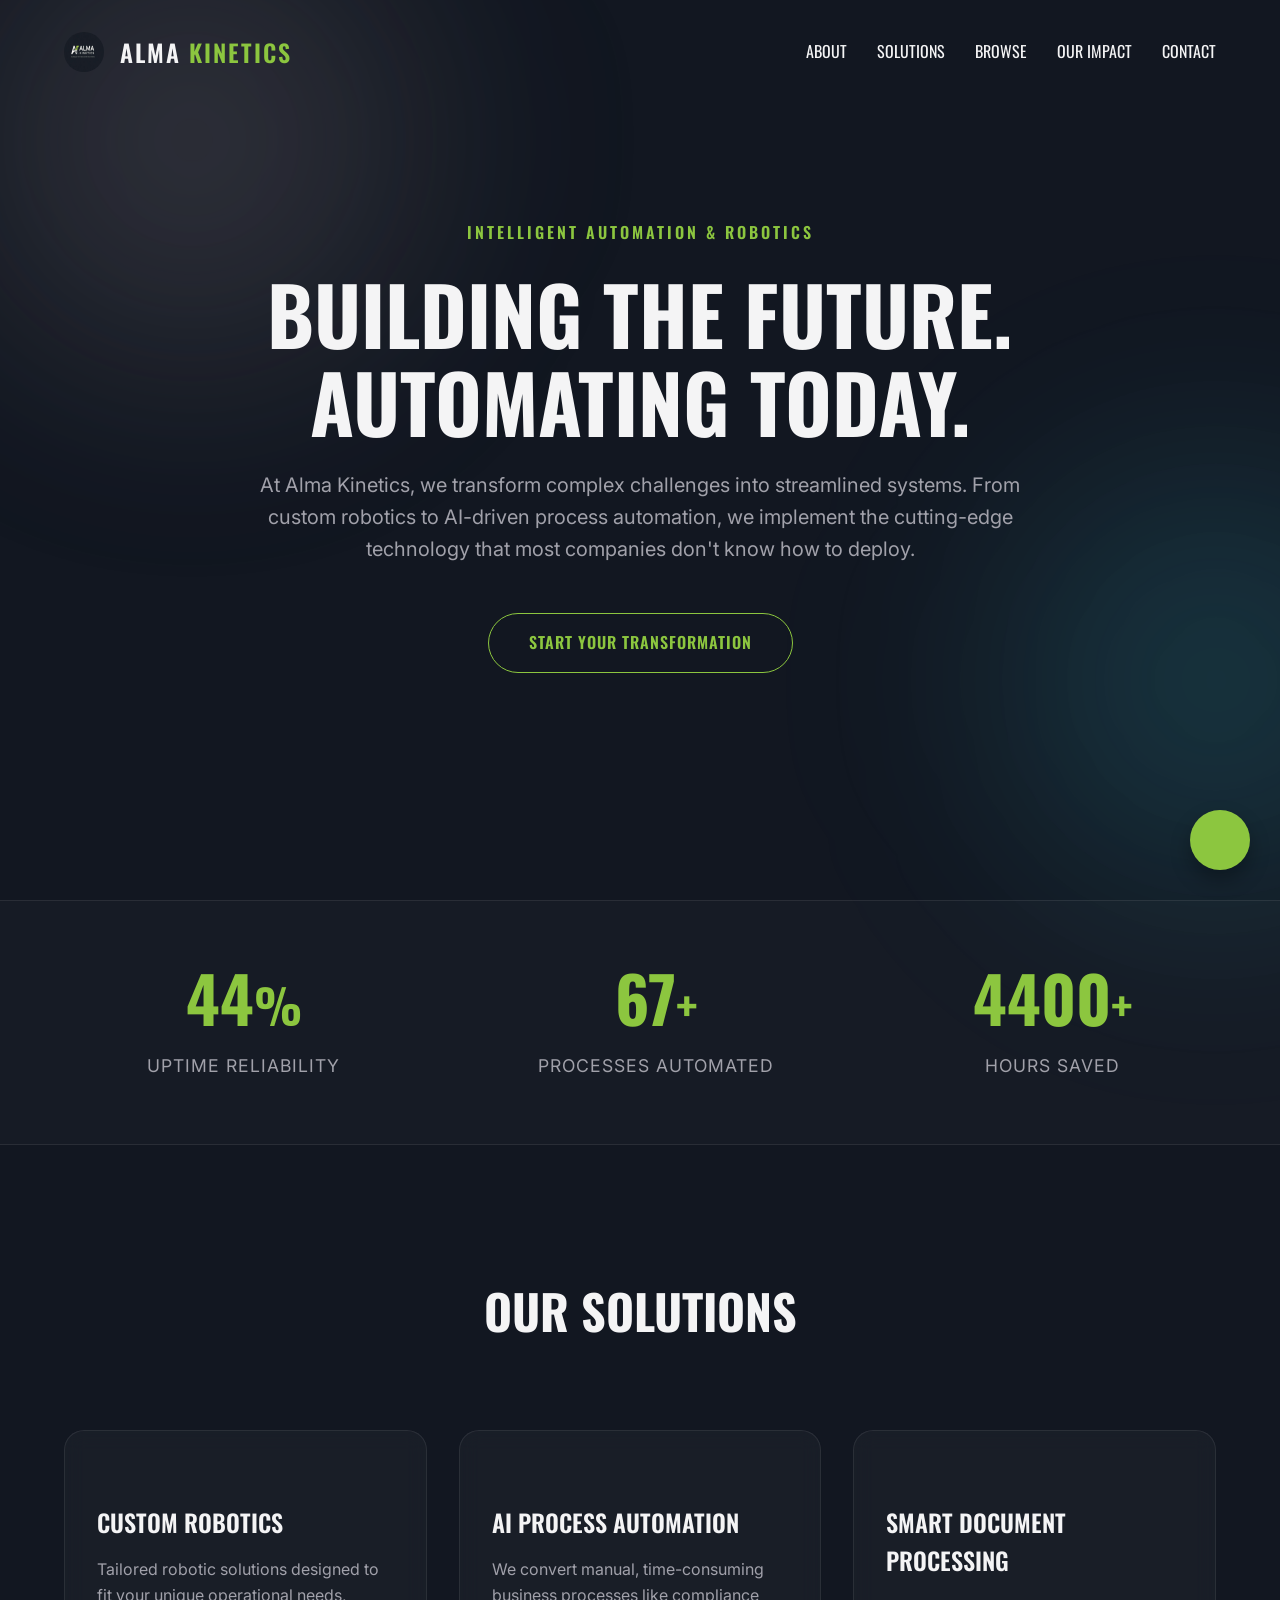
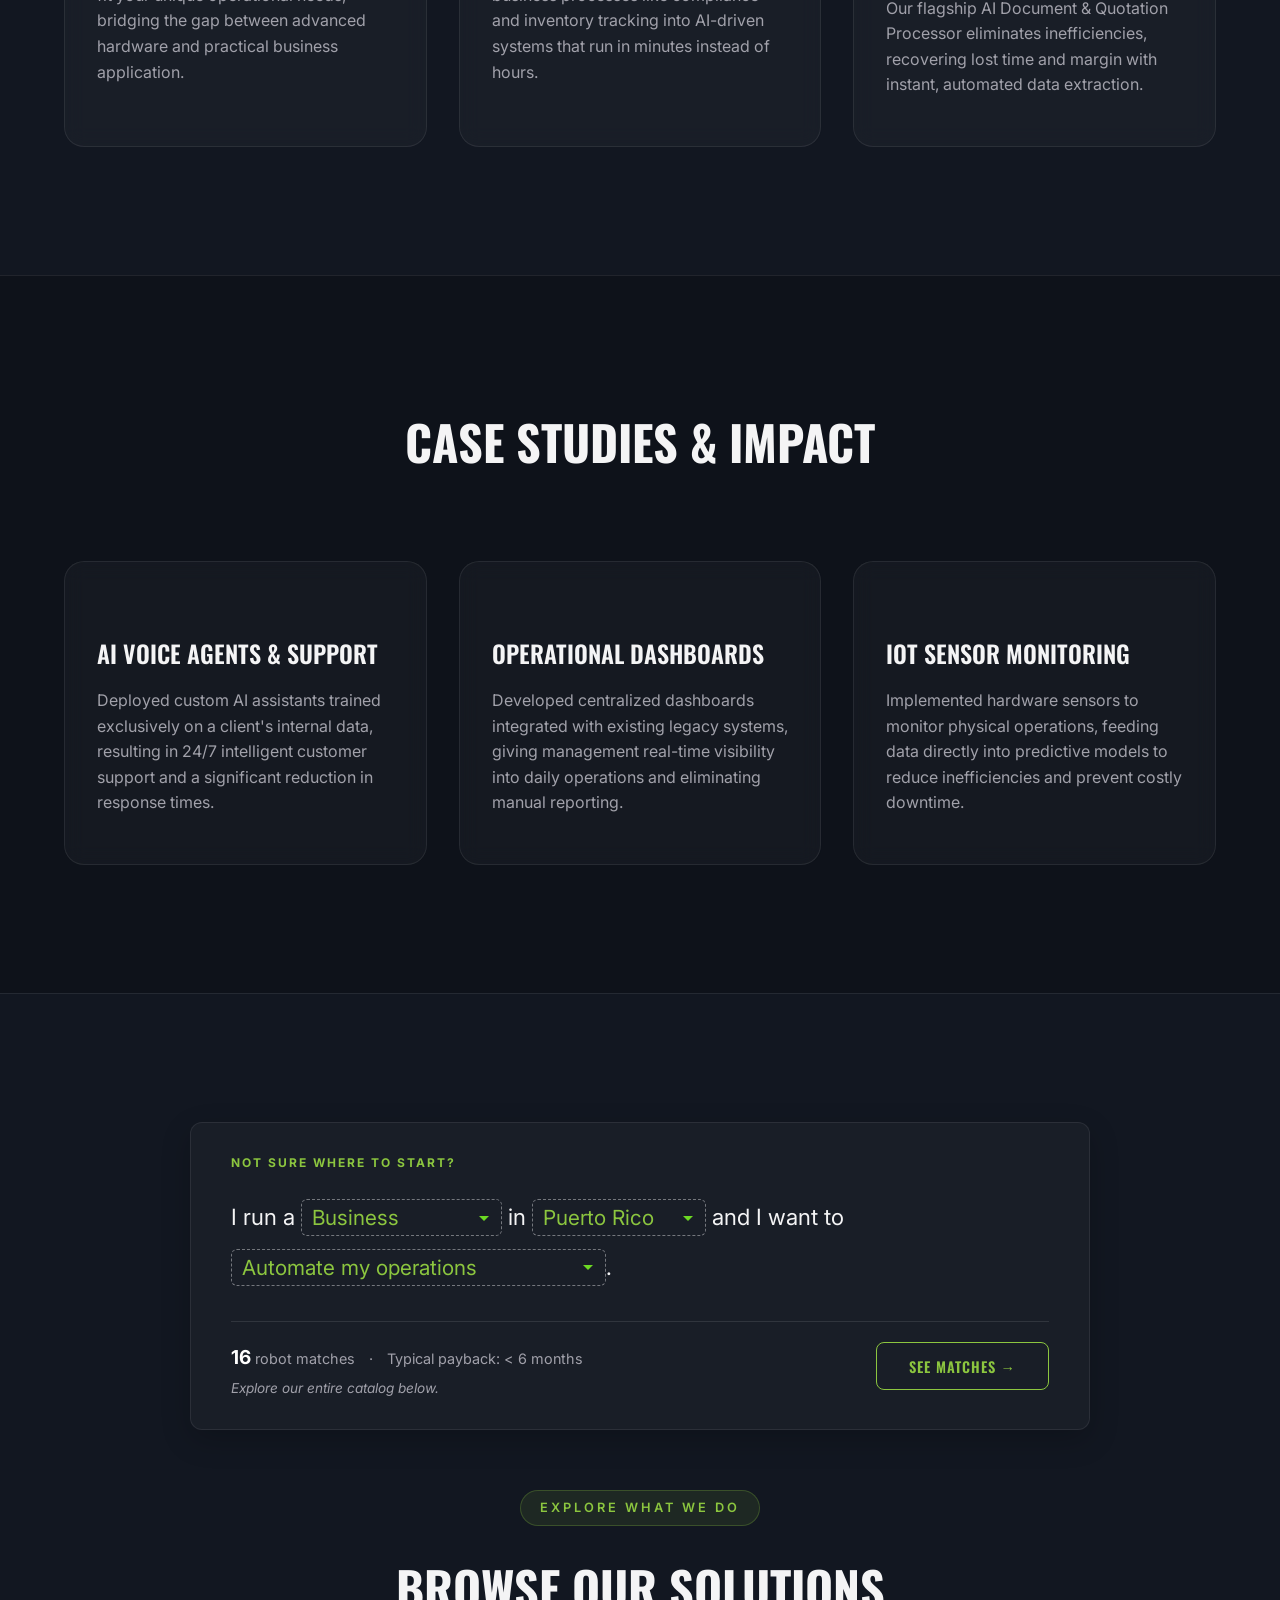
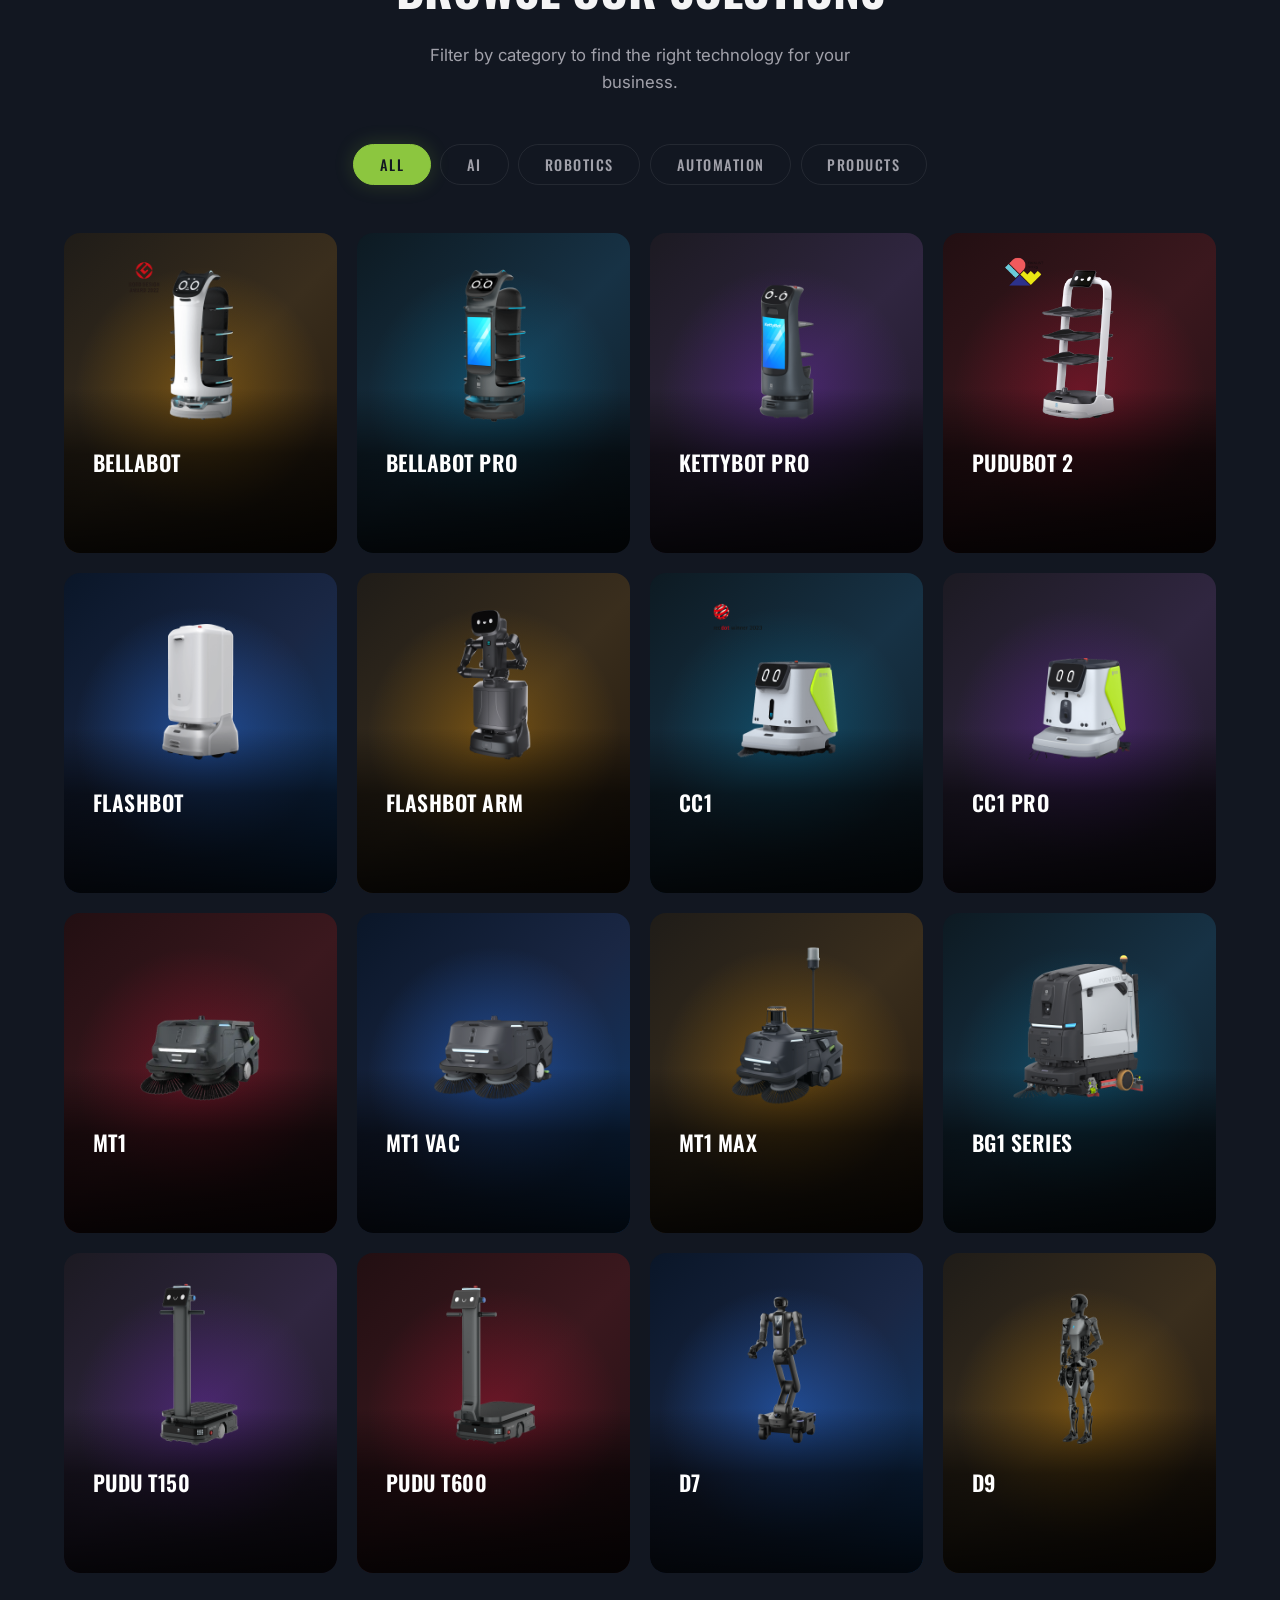
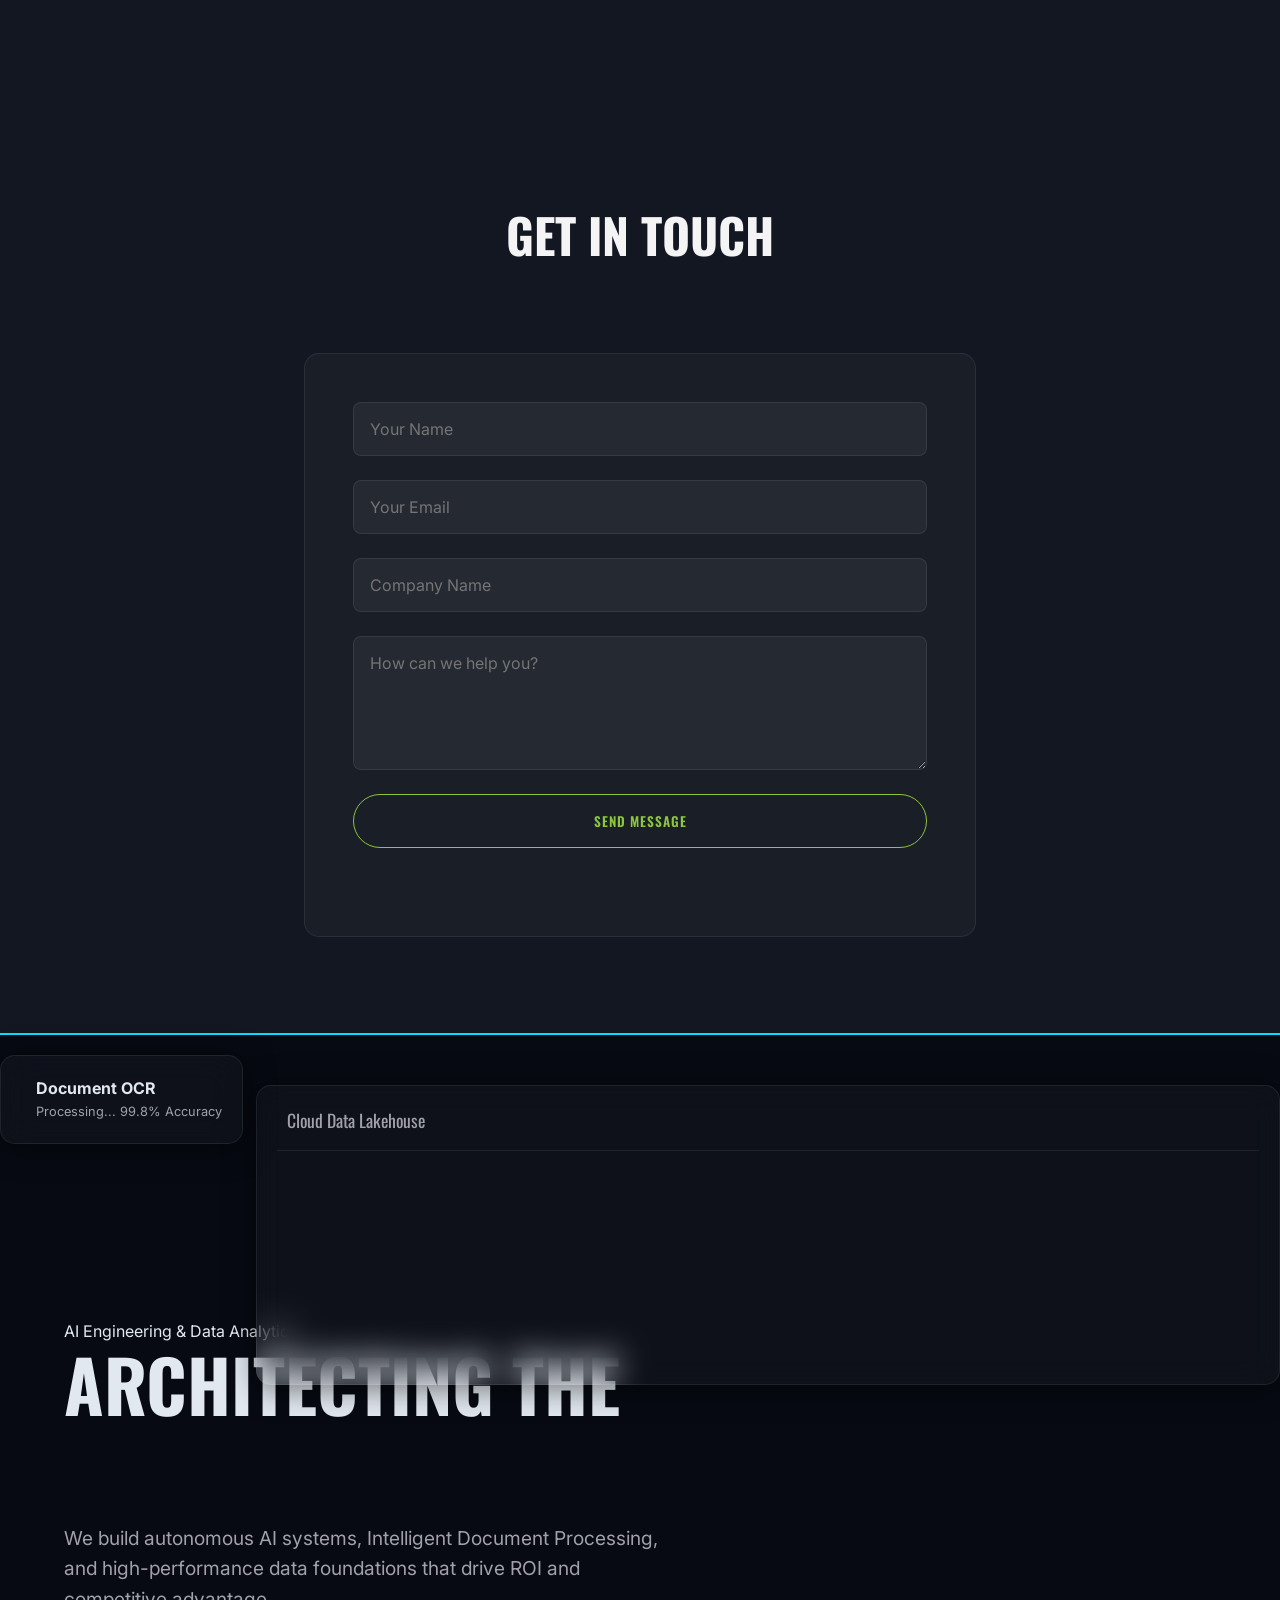
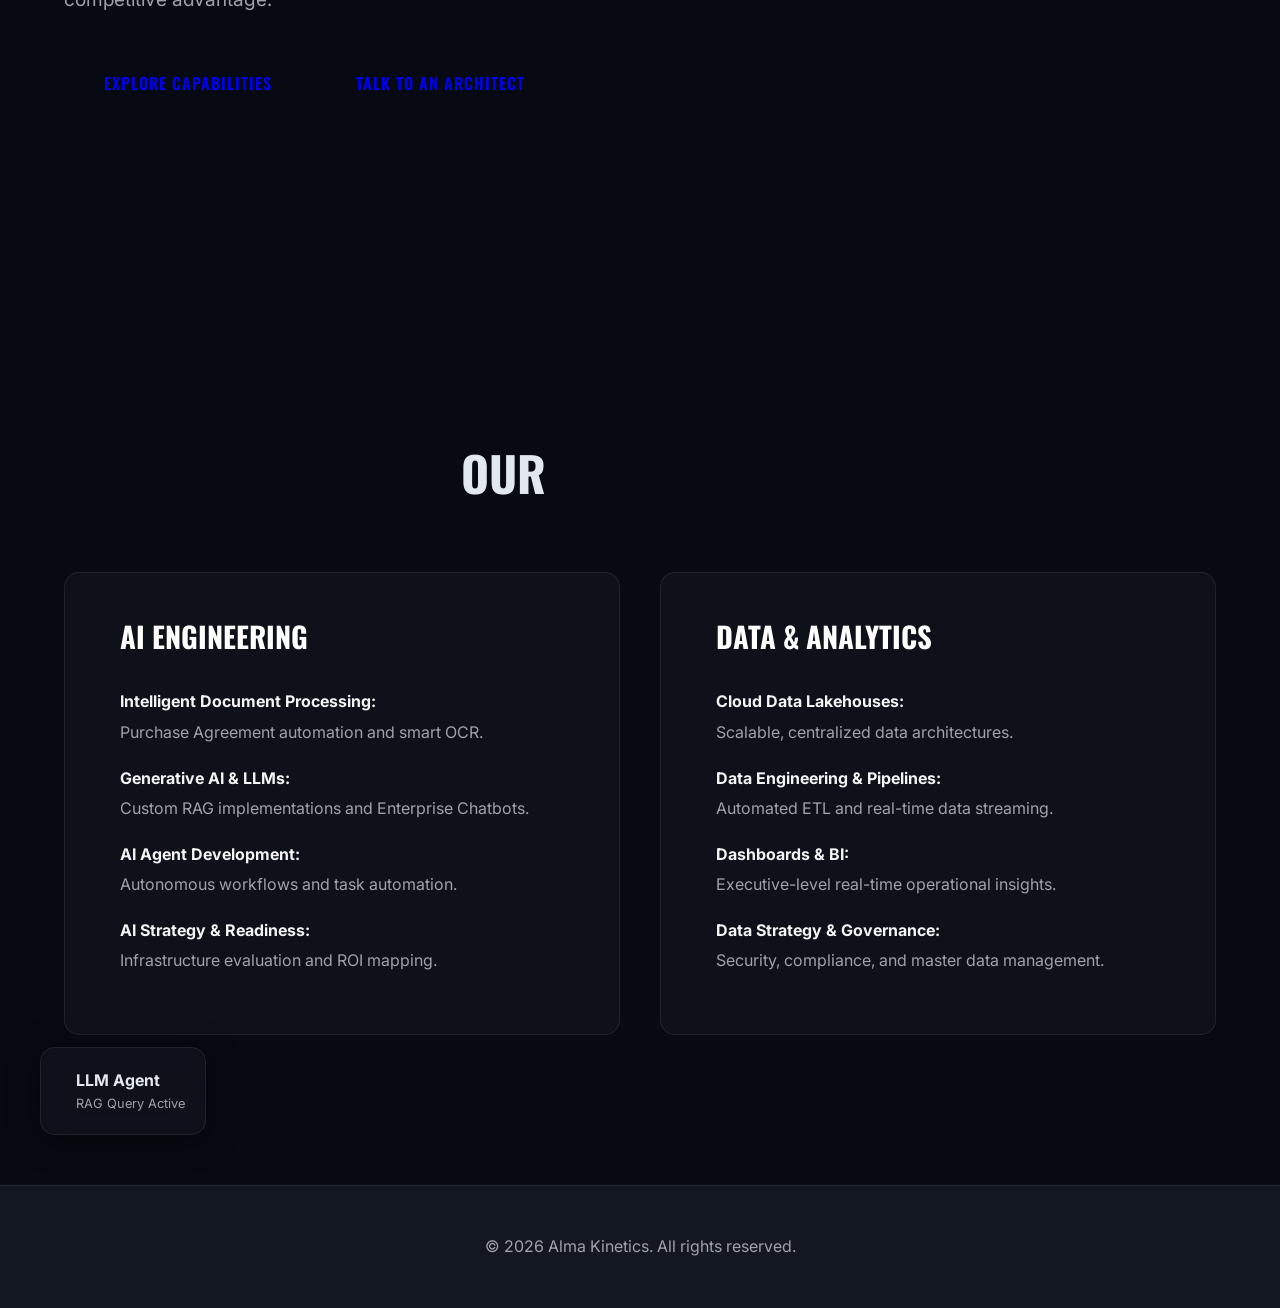
==== commit a19c51ed: "Fix overlapping navbar issue by removing duplicate nav block" ====
--- a/index.html
+++ b/index.html
@@ -419,19 +419,6 @@
     <div class="ai-bg-glow"></div>
     <div class="ai-bg-glow ai-blue"></div>
 
-    <nav id="navbar">
-        <div class="logo-container">
-            <a href="index.html" style="text-decoration: none; display: flex; align-items: center; color: #fff;">
-                <img src="assets/logo_ai.png" alt="Alma Intelligence Logo" class="logo-img">
-                <span class="logo-text">ALMA <span class="highlight-ai-blue">INTELLIGENCE</span></span>
-            </a>
-        </div>
-        <ul class="nav-links">
-            <li><a href="#services">Services</a></li>
-            <li><a href="#impact">Impact</a></li>
-            <li><a href="#contact" class="ai-cta-btn small">Consultation</a></li>
-        </ul>
-    </nav>
 
     <!-- HERO SECTION -->
     <header class="ai-hero">
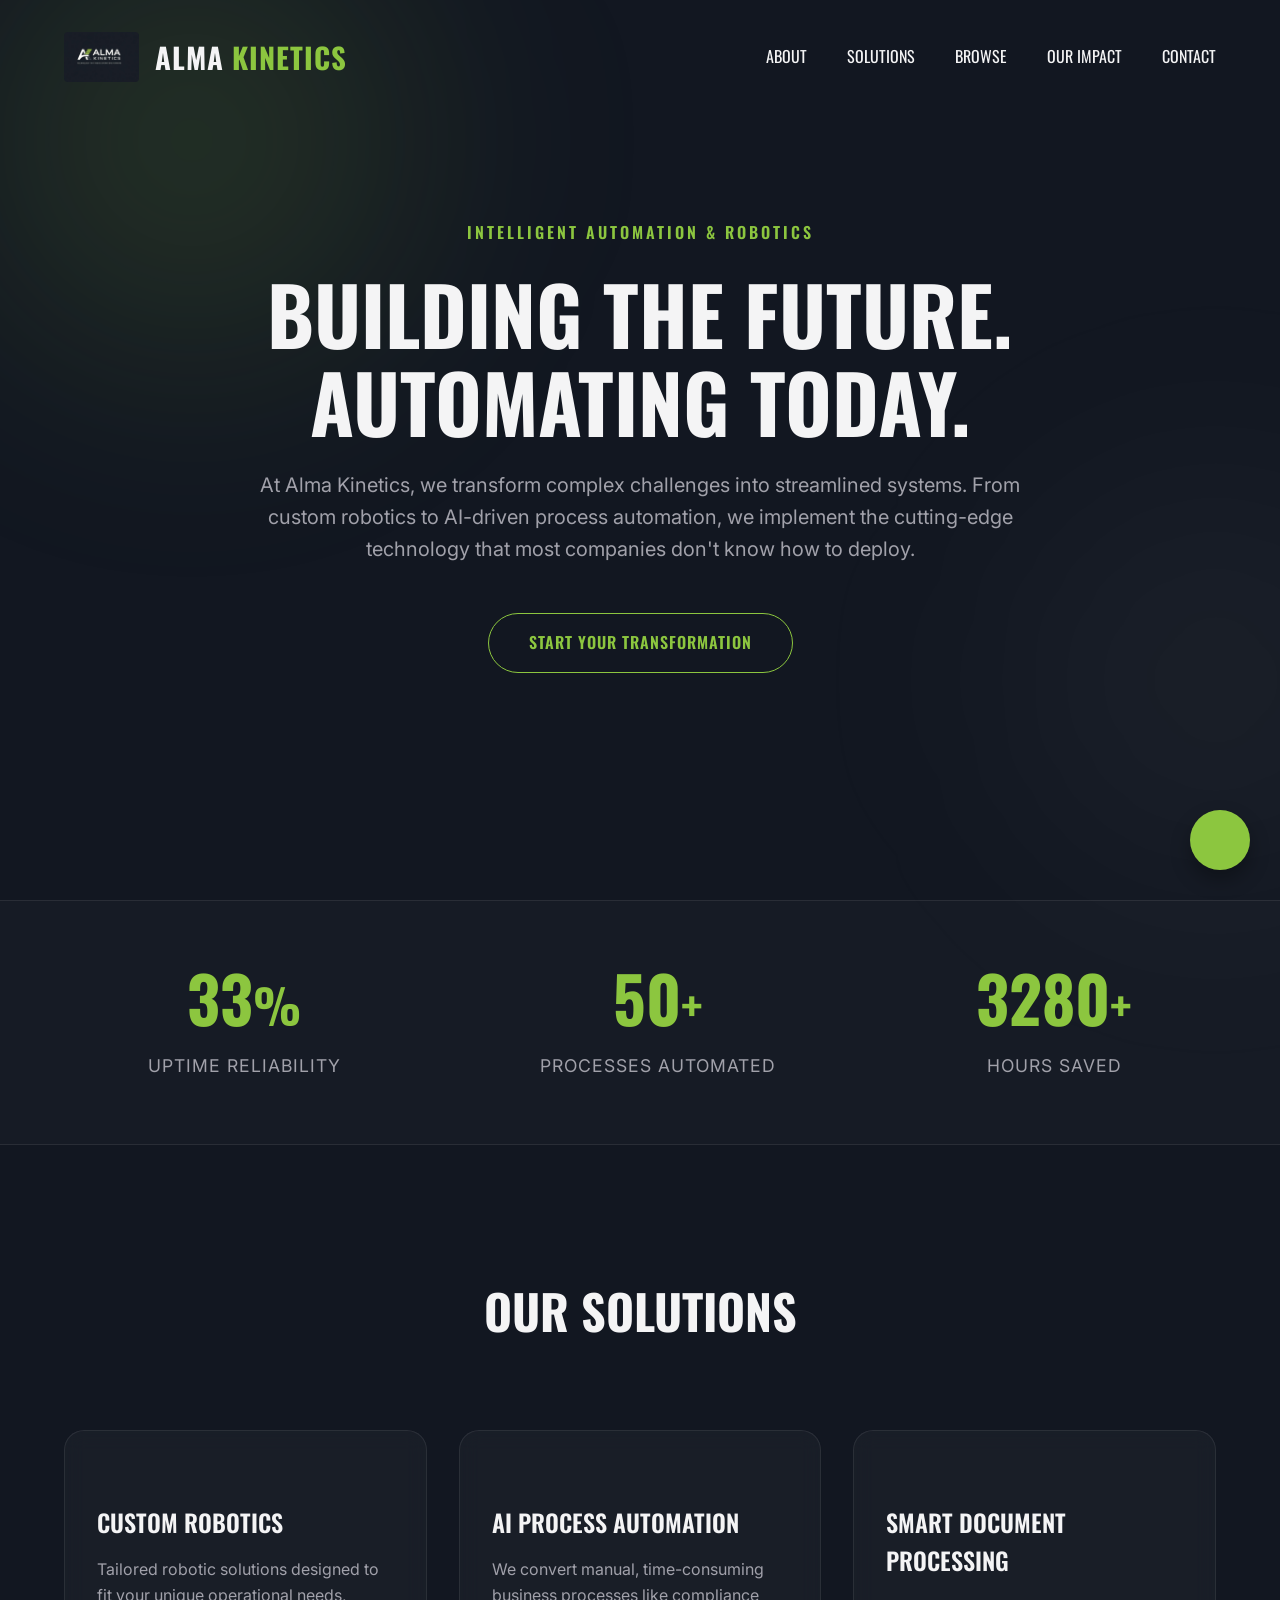
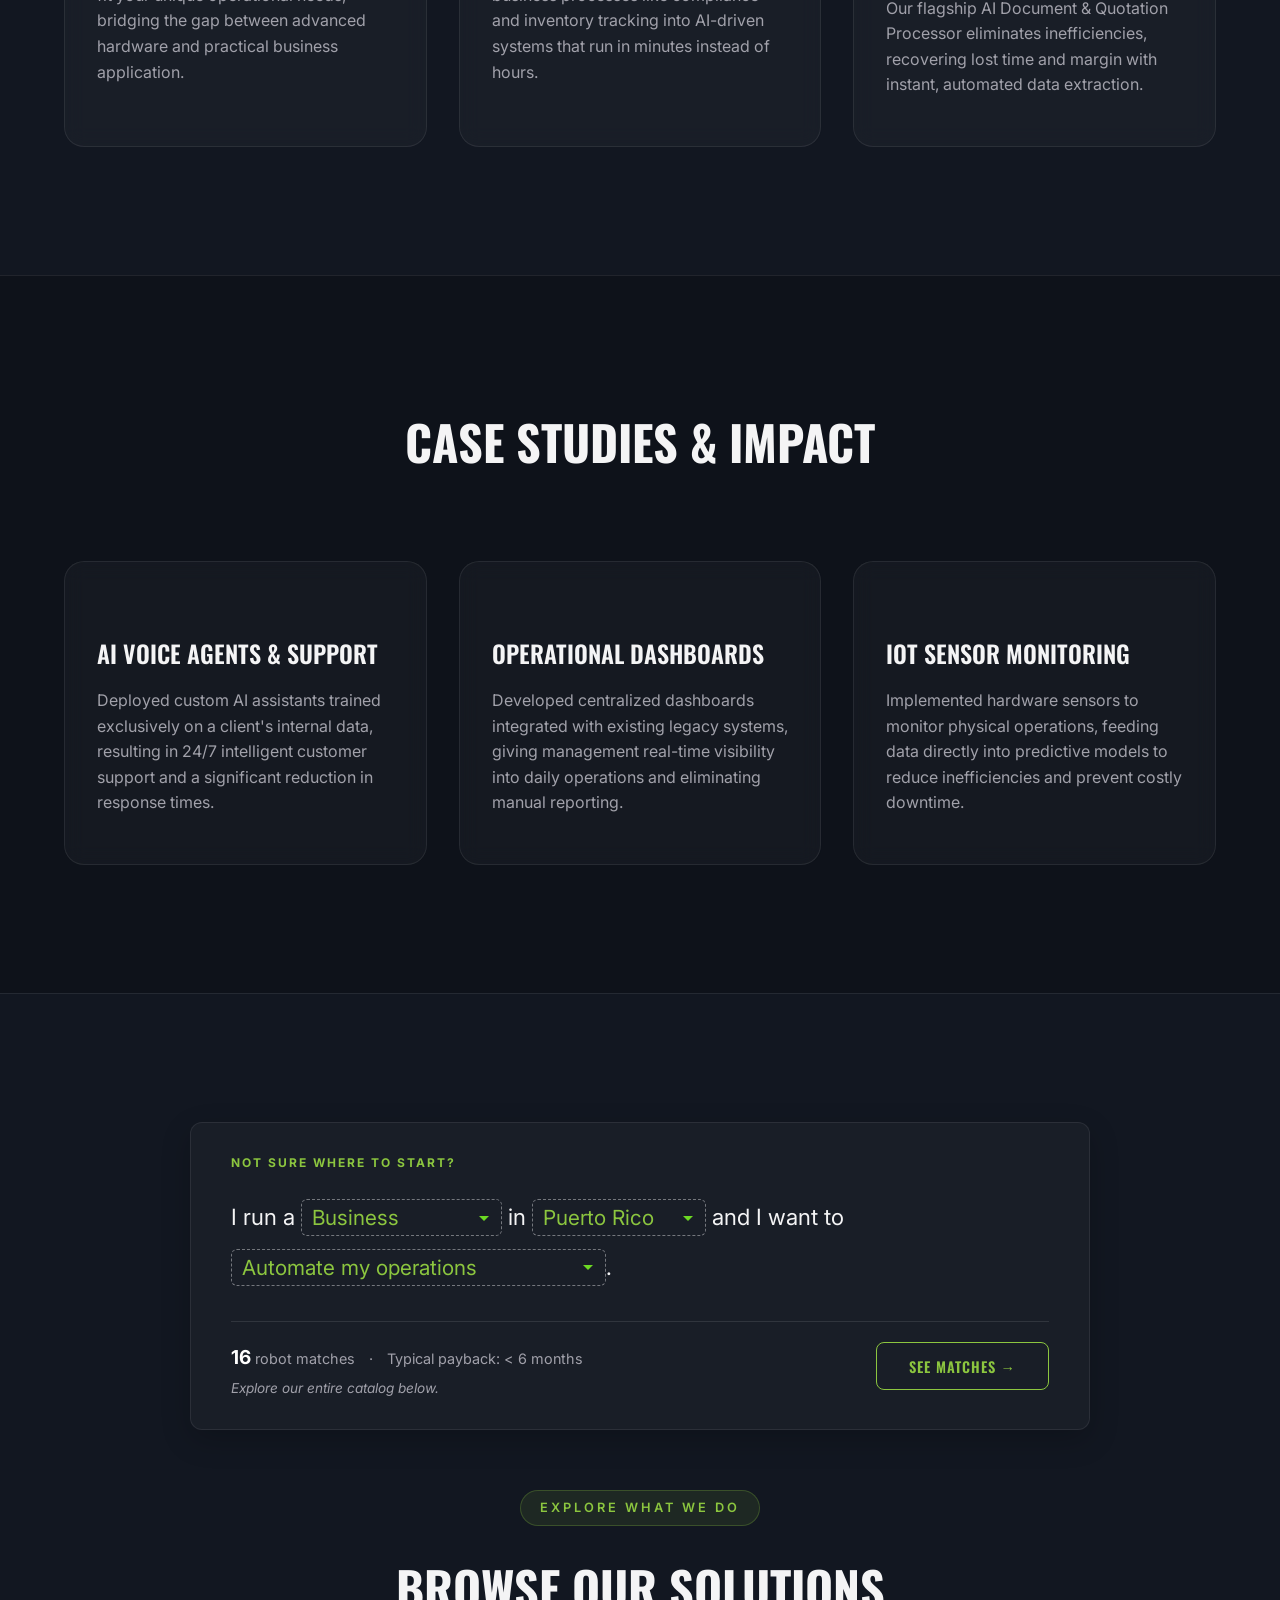
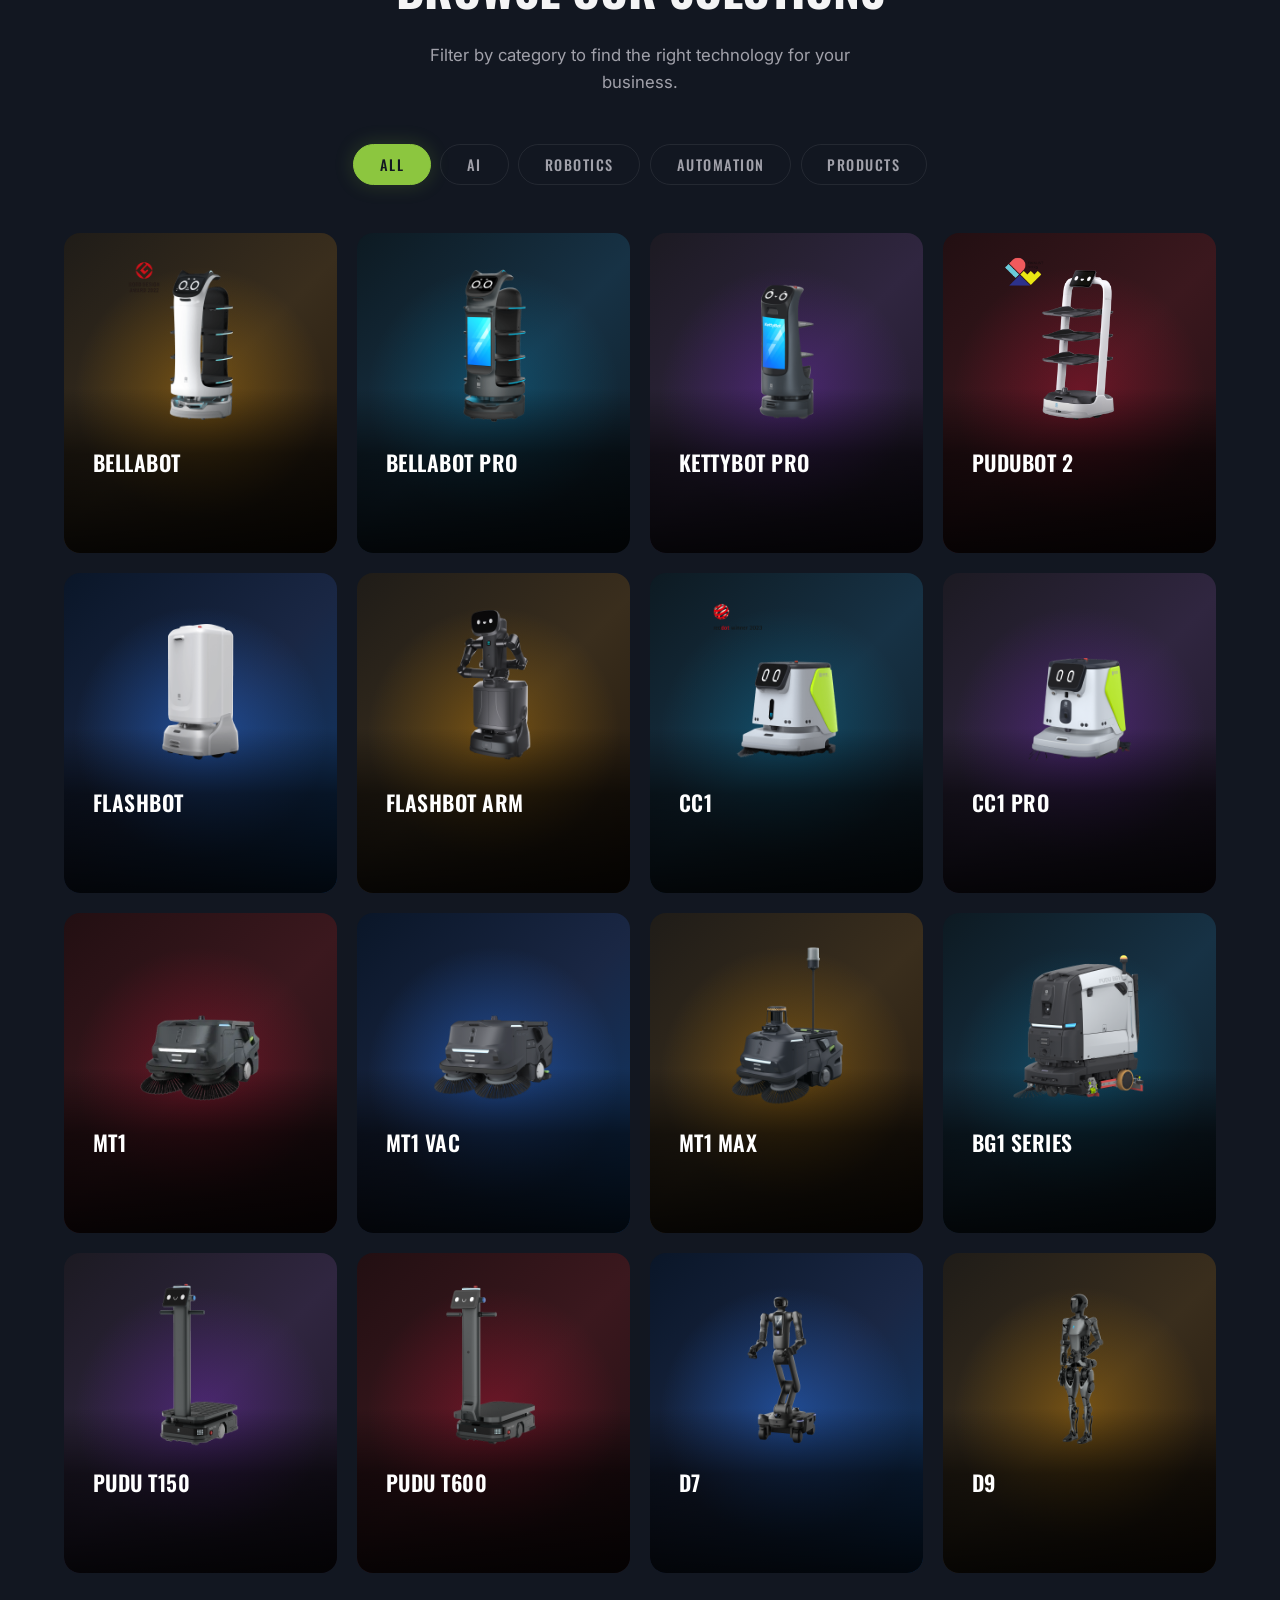
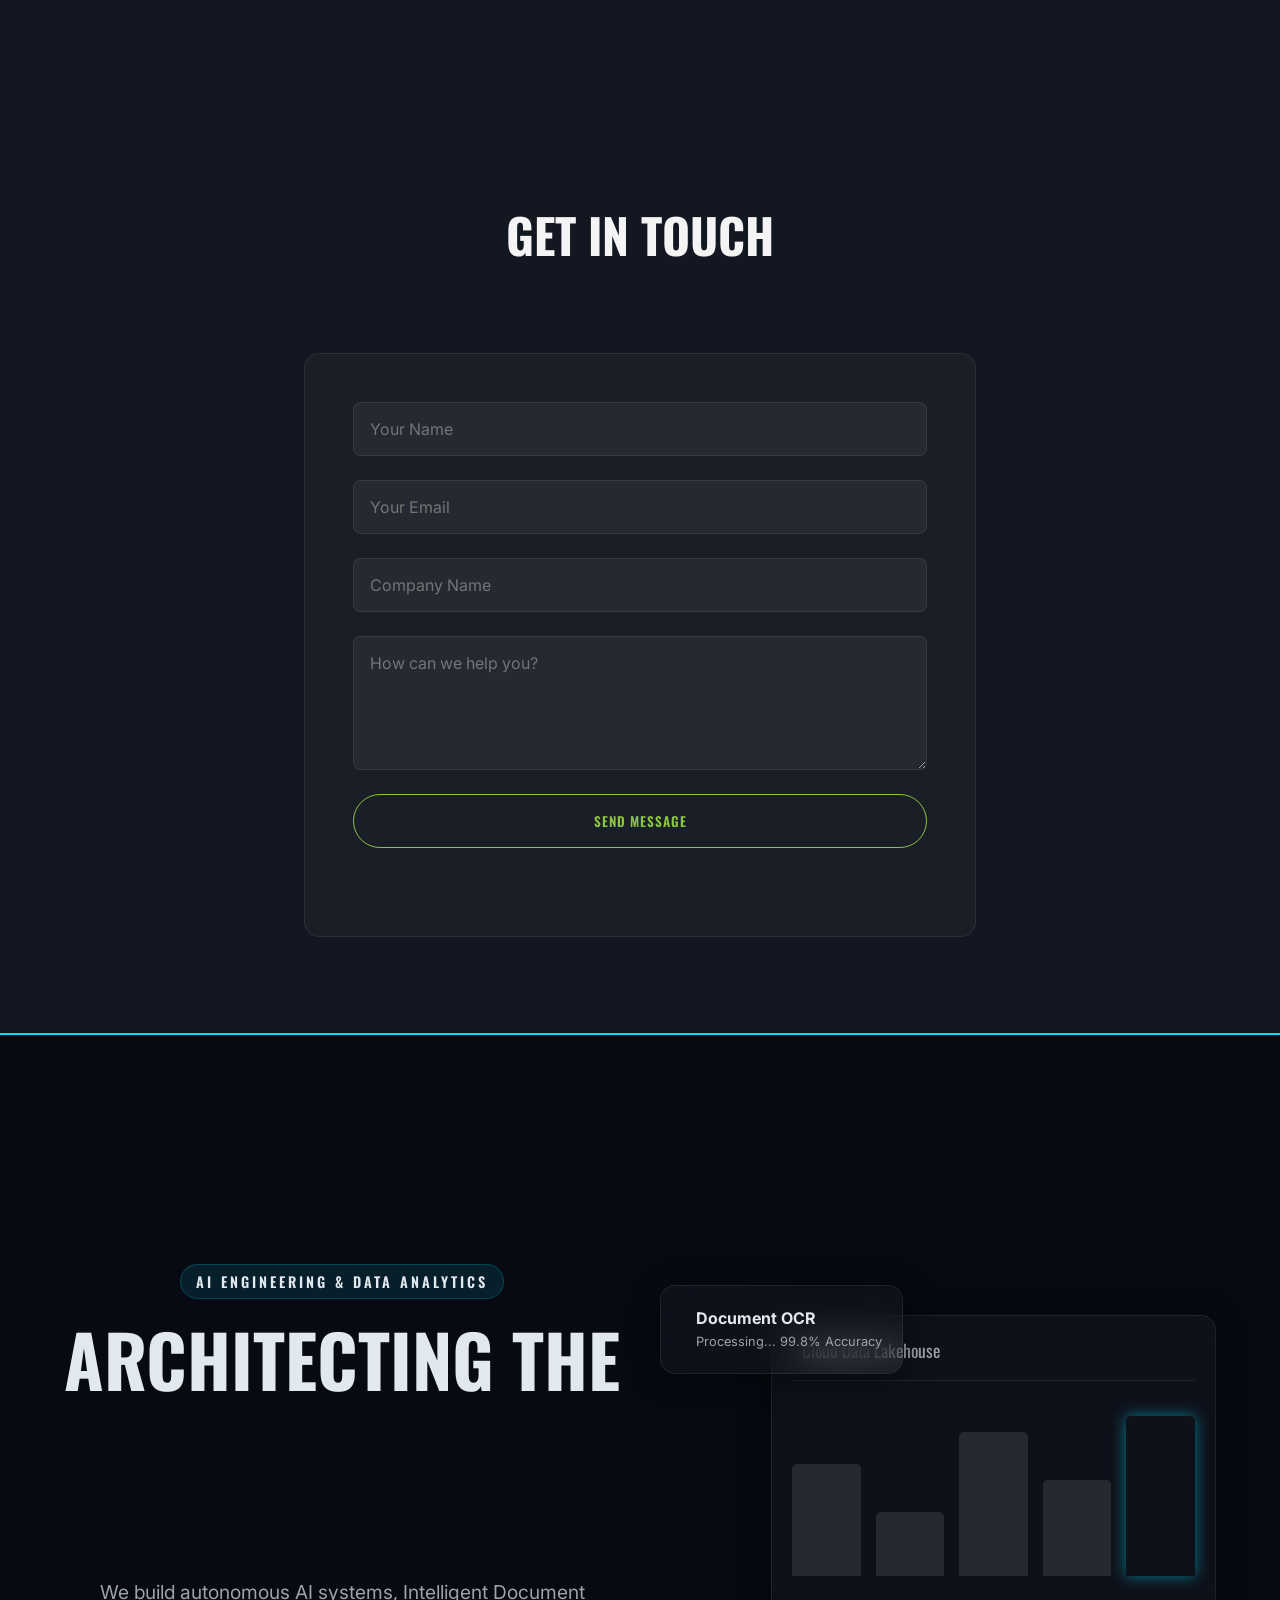
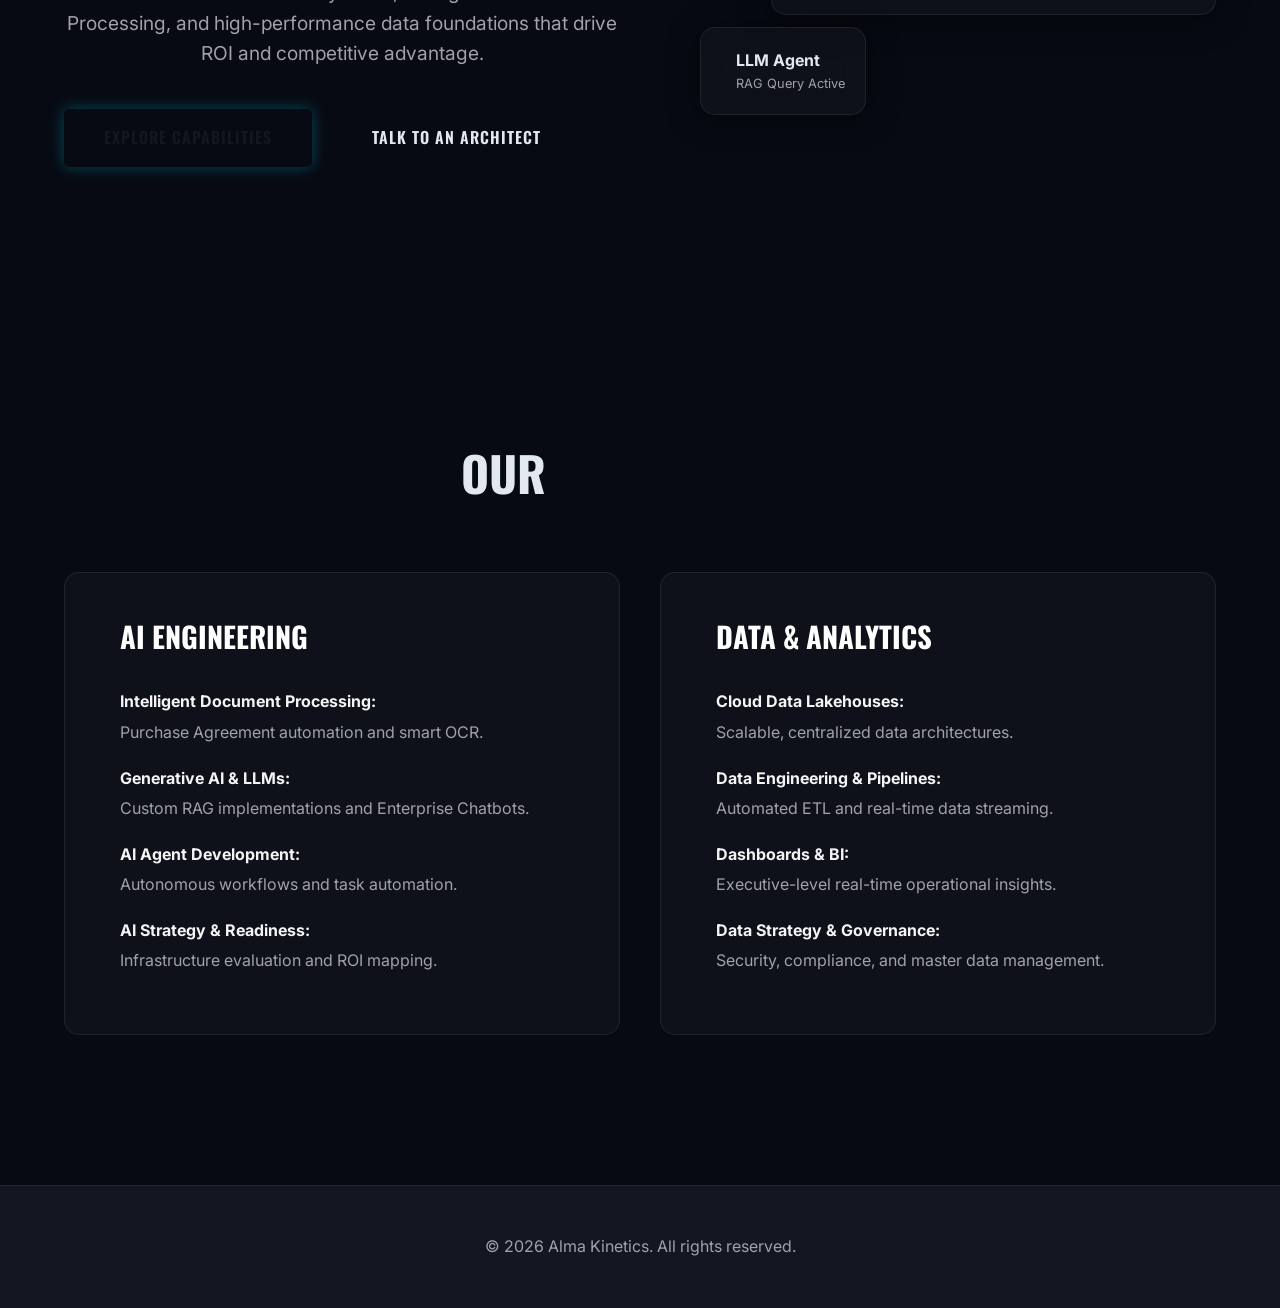
==== commit 12bade22: "Fix CSS isolation via proper scoping" ====
--- a/index.html
+++ b/index.html
@@ -413,54 +413,56 @@
     </section>
 
     
-    <!-- ALMA INTELLIGENCE TEMPORARY MERGE -->
-    <div id="intelligence" style="position: relative; background-color: #070A13; color: #E2E8F0; padding-bottom: 50px; font-family: 'Inter', sans-serif; border-top: 2px solid #00E1FF;">
+    
+    <!-- ALMA INTELLIGENCE TEMPORARY MERGE V2 -->
+    <div id="intelligence" style="position: relative; overflow: hidden; background-color: #070A13; color: #E2E8F0; padding-bottom: 50px; font-family: 'Inter', sans-serif; border-top: 2px solid #00E1FF;">
 <!-- Abstract Tech Background -->
-    <div class="ai-bg-glow"></div>
-    <div class="ai-bg-glow ai-blue"></div>
-
+    <div class="bg-glow"></div>
+    <div class="bg-glow blue"></div>
+
+    
 
     <!-- HERO SECTION -->
-    <header class="ai-hero">
-        <div class="ai-ai-hero-content">
-            <span class="ai-ai-hero-tagline ai-ai-blue-tag">AI Engineering & Data Analytics</span>
-            <h1>Architecting the <span class="ai-gradient-text">Intelligent Enterprise</span></h1>
+    <header class="hero">
+        <div class="hero-content">
+            <span class="hero-tagline blue-tag">AI Engineering & Data Analytics</span>
+            <h1>Architecting the <span class="gradient-text">Intelligent Enterprise</span></h1>
             <p>We build autonomous AI systems, Intelligent Document Processing, and high-performance data foundations that drive ROI and competitive advantage.</p>
-            <div class="ai-ai-hero-buttons">
-                <a href="#services" class="ai-cta-btn solid-ai-blue">Explore Capabilities</a>
-                <a href="#contact" class="ai-cta-btn outline-ai-blue">Talk to an Architect</a>
+            <div class="hero-buttons">
+                <a href="#services" class="cta-btn solid-blue">Explore Capabilities</a>
+                <a href="#contact" class="cta-btn outline-blue">Talk to an Architect</a>
             </div>
         </div>
         
         <!-- Abstract Glassmorphism Dashboard Graphic -->
-        <div class="ai-ai-hero-graphic">
-            <div class="ai-glass-card ai-main-dash">
-                <div class="ai-dash-header">
+        <div class="hero-graphic">
+            <div class="glass-card main-dash">
+                <div class="dash-header">
                     <ion-icon name="server-outline"></ion-icon>
                     <span>Cloud Data Lakehouse</span>
                 </div>
-                <div class="ai-dash-body">
-                    <div class="ai-ai-bar-chart">
-                        <div class="ai-bar ai-h-70"></div>
-                        <div class="ai-bar ai-h-40"></div>
-                        <div class="ai-bar ai-h-90"></div>
-                        <div class="ai-bar ai-h-60"></div>
-                        <div class="ai-bar ai-h-100 ai-highlight-bar"></div>
+                <div class="dash-body">
+                    <div class="bar-chart">
+                        <div class="bar h-70"></div>
+                        <div class="bar h-40"></div>
+                        <div class="bar h-90"></div>
+                        <div class="bar h-60"></div>
+                        <div class="bar h-100 highlight-bar"></div>
                     </div>
                 </div>
             </div>
             
-            <div class="ai-glass-card ai-float-card ai-card-1">
-                <ion-icon name="document-text-outline" class="icon-ai-blue"></ion-icon>
-                <div class="ai-card-text">
+            <div class="glass-card float-card card-1">
+                <ion-icon name="document-text-outline" class="icon-blue"></ion-icon>
+                <div class="card-text">
                     <strong>Document OCR</strong>
                     <span>Processing... 99.8% Accuracy</span>
                 </div>
             </div>
 
-            <div class="ai-glass-card ai-float-card ai-card-2">
-                <ion-icon name="hardware-chip-outline" class="ai-icon-purple"></ion-icon>
-                <div class="ai-card-text">
+            <div class="glass-card float-card card-2">
+                <ion-icon name="hardware-chip-outline" class="icon-purple"></ion-icon>
+                <div class="card-text">
                     <strong>LLM Agent</strong>
                     <span>RAG Query Active</span>
                 </div>
@@ -469,17 +471,17 @@
     </header>
 
     <!-- CAPABILITIES SECTION -->
-    <section id="ai-services" class="ai-capabilities">
-        <h2 class="ai-section-title ai-text-center">Our <span class="ai-gradient-text">Capabilities</span></h2>
+    <section id="services" class="capabilities">
+        <h2 class="section-title text-center">Our <span class="gradient-text">Capabilities</span></h2>
         
-        <div class="ai-services-container">
+        <div class="services-container">
             <!-- Pillar 1: AI Engineering -->
-            <div class="ai-service-pillar">
-                <div class="ai-pillar-header">
-                    <ion-icon name="git-network-outline" class="icon-ai-blue ai-lg"></ion-icon>
+            <div class="service-pillar">
+                <div class="pillar-header">
+                    <ion-icon name="git-network-outline" class="icon-blue lg"></ion-icon>
                     <h3>AI Engineering</h3>
                 </div>
-                <ul class="ai-pillar-list">
+                <ul class="pillar-list">
                     <li><ion-icon name="checkmark-outline"></ion-icon> <span><strong>Intelligent Document Processing:</strong> Purchase Agreement automation and smart OCR.</span></li>
                     <li><ion-icon name="checkmark-outline"></ion-icon> <span><strong>Generative AI & LLMs:</strong> Custom RAG implementations and Enterprise Chatbots.</span></li>
                     <li><ion-icon name="checkmark-outline"></ion-icon> <span><strong>AI Agent Development:</strong> Autonomous workflows and task automation.</span></li>
@@ -488,12 +490,12 @@
             </div>
 
             <!-- Pillar 2: Data & Analytics -->
-            <div class="ai-service-pillar">
-                <div class="ai-pillar-header">
-                    <ion-icon name="pie-chart-outline" class="ai-icon-purple ai-lg"></ion-icon>
+            <div class="service-pillar">
+                <div class="pillar-header">
+                    <ion-icon name="pie-chart-outline" class="icon-purple lg"></ion-icon>
                     <h3>Data & Analytics</h3>
                 </div>
-                <ul class="ai-pillar-list">
+                <ul class="pillar-list">
                     <li><ion-icon name="checkmark-outline"></ion-icon> <span><strong>Cloud Data Lakehouses:</strong> Scalable, centralized data architectures.</span></li>
                     <li><ion-icon name="checkmark-outline"></ion-icon> <span><strong>Data Engineering & Pipelines:</strong> Automated ETL and real-time data streaming.</span></li>
                     <li><ion-icon name="checkmark-outline"></ion-icon> <span><strong>Dashboards & BI:</strong> Executive-level real-time operational insights.</span></li>
@@ -505,7 +507,8 @@
 
     
     </div>
-<footer>
+
+    <footer>
         <p>&copy; 2026 Alma Kinetics. All rights reserved.</p>
     </footer>
 
--- a/styles.css
+++ b/styles.css
@@ -1136,21 +1136,17 @@
 }
 
 
+
+
 /* ========================================= */
-/* ALMA INTELLIGENCE TEMPORARY STYLES */
+/* ALMA INTELLIGENCE SCOPED STYLES V2 */
 /* ========================================= */
-@import url('https://fonts.googleapis.com/css2?family=Inter:wght@300;400;600;800&family=Oswald:wght@400;600&display=swap');
-
-
-
-
-h1, h2, h3, .logo-text, .ai-hero-tagline, .ai-cta-btn, .nav-links a {
-    font-family: 'Oswald', sans-serif;
-    text-transform: uppercase;
-}
-
+#intelligence h1, #intelligence h2, #intelligence h3, #intelligence .logo-text, #intelligence .hero-tagline, #intelligence .cta-btn, #intelligence .nav-links a {
+    font-family: "Oswald", sans-serif;
+    text-transform: uppercase
+    }
 /* Background effects */
-.ai-bg-glow {
+#intelligence .bg-glow {
     position: fixed;
     top: -20%;
     left: -10%;
@@ -1159,55 +1155,35 @@
     background: radial-gradient(circle, rgba(138, 43, 226, 0.15) 0%, transparent 70%);
     border-radius: 50%;
     z-index: -1;
-    filter: blur(100px);
-}
-.ai-bg-glow.ai-blue {
+    filter: blur(100px)
+    }
+#intelligence .bg-glow.blue {
     top: 40%;
     left: auto;
     right: -20%;
-    background: radial-gradient(circle, rgba(0, 225, 255, 0.15) 0%, transparent 70%);
-}
-
-.highlight-blue {
-    color: var(--accent-blue);
-}
-.ai-gradient-text {
+    background: radial-gradient(circle, rgba(0, 225, 255, 0.15) 0%, transparent 70%)
+    }
+#intelligence .highlight-blue {
+    color: var(--accent-blue)
+    }
+#intelligence .gradient-text {
     background: linear-gradient(90deg, var(--accent-blue), var(--accent-purple));
     -webkit-background-clip: text;
-    -webkit-text-fill-color: transparent;
-}
-
+    -webkit-text-fill-color: transparent
+    }
 /* Navbar */
-
-.logo-img {
+#intelligence .logo-img {
     height: 40px;
     width: 40px;
-    border-radius: 50%;
-}
-.logo-text {
+    border-radius: 50%
+    }
+#intelligence .logo-text {
     font-size: 1.5rem;
     font-weight: 600;
-    letter-spacing: 2px;
-}
-
-.nav-links {
-    list-style: none;
-    display: flex;
-    gap: 30px;
-    align-items: center;
-}
-.nav-links a {
-    color: var(--text-main);
-    text-decoration: none;
-    font-size: 1rem;
-    transition: color 0.3s ease;
-}
-.nav-links a:hover {
-    color: var(--accent-blue);
-}
-
+    letter-spacing: 2px
+    }
 /* Buttons */
-.ai-cta-btn {
+#intelligence .cta-btn {
     display: inline-block;
     padding: 1rem 2.5rem;
     text-decoration: none;
@@ -1215,46 +1191,45 @@
     border-radius: 5px;
     transition: all 0.3s ease;
     text-transform: uppercase;
-    letter-spacing: 1px;
-}
-.ai-cta-btn.small {
+    letter-spacing: 1px
+    }
+#intelligence .cta-btn.small {
     padding: 0.6rem 1.5rem;
-    font-size: 0.9rem;
-}
-.ai-cta-btn.ai-solid-blue {
+    font-size: 0.9rem
+    }
+#intelligence .cta-btn.solid-blue {
     background: var(--accent-blue);
     color: var(--bg-dark);
     border: 1px solid var(--accent-blue);
-    box-shadow: 0 0 15px rgba(0, 225, 255, 0.3);
-}
-.ai-cta-btn.ai-solid-blue:hover {
+    box-shadow: 0 0 15px rgba(0, 225, 255, 0.3)
+    }
+#intelligence .cta-btn.solid-blue:hover {
+    background: transparent;
+    color: var(--accent-blue)
+    }
+#intelligence .cta-btn.outline-blue {
     background: transparent;
     color: var(--accent-blue);
-}
-.ai-cta-btn.ai-outline-blue {
-    background: transparent;
-    color: var(--accent-blue);
-    border: 1px solid var(--accent-blue);
-}
-.ai-cta-btn.ai-outline-blue:hover {
+    border: 1px solid var(--accent-blue)
+    }
+#intelligence .cta-btn.outline-blue:hover {
     background: var(--accent-blue);
     color: var(--bg-dark);
-    box-shadow: 0 0 15px rgba(0, 225, 255, 0.3);
-}
-
+    box-shadow: 0 0 15px rgba(0, 225, 255, 0.3)
+    }
 /* Hero */
-.ai-hero {
+#intelligence .hero {
     display: flex;
     align-items: center;
     justify-content: space-between;
     min-height: 100vh;
     padding: 120px 5% 60px;
-    gap: 40px;
-}
-.ai-hero-content {
-    flex: 1;
-}
-.ai-hero-tagline {
+    gap: 40px
+    }
+#intelligence .hero-content {
+    flex: 1
+    }
+#intelligence .hero-tagline {
     display: inline-block;
     padding: 5px 15px;
     background: rgba(0, 225, 255, 0.1);
@@ -1262,47 +1237,46 @@
     border-radius: 20px;
     font-size: 0.9rem;
     margin-bottom: 20px;
-    border: 1px solid rgba(0, 225, 255, 0.2);
-}
-.ai-hero h1 {
+    border: 1px solid rgba(0, 225, 255, 0.2)
+    }
+#intelligence .hero h1 {
     font-size: 4.5rem;
     line-height: 1.1;
-    margin-bottom: 20px;
-}
-.ai-hero p {
+    margin-bottom: 20px
+    }
+#intelligence .hero p {
     font-size: 1.2rem;
     color: var(--text-muted);
     margin-bottom: 40px;
-    max-width: 600px;
-}
-.ai-hero-buttons {
-    display: flex;
-    gap: 20px;
-}
-
+    max-width: 600px
+    }
+#intelligence .hero-buttons {
+    display: flex;
+    gap: 20px
+    }
 /* Hero Graphic (Glassmorphism Dash) */
-.ai-hero-graphic {
+#intelligence .hero-graphic {
     flex: 1;
     position: relative;
-    height: 500px;
-}
-.ai-glass-card {
+    height: 500px
+    }
+#intelligence .glass-card {
     background: var(--glass-bg);
     backdrop-filter: blur(16px);
     -webkit-backdrop-filter: blur(16px);
     border: 1px solid var(--glass-border);
     border-radius: 15px;
     padding: 20px;
-    box-shadow: 0 4px 30px rgba(0, 0, 0, 0.5);
-}
-.ai-main-dash {
+    box-shadow: 0 4px 30px rgba(0, 0, 0, 0.5)
+    }
+#intelligence .main-dash {
     width: 80%;
     height: 300px;
     position: absolute;
     top: 50px;
-    right: 0;
-}
-.ai-dash-header {
+    right: 0
+    }
+#intelligence .dash-header {
     display: flex;
     align-items: center;
     gap: 10px;
@@ -1310,185 +1284,218 @@
     border-bottom: 1px solid var(--glass-border);
     padding-bottom: 15px;
     margin-bottom: 15px;
-    font-family: 'Oswald', sans-serif;
-    color: var(--text-muted);
-}
-.ai-bar-chart {
+    font-family: "Oswald", sans-serif;
+    color: var(--text-muted)
+    }
+#intelligence .bar-chart {
     display: flex;
     align-items: flex-end;
     gap: 15px;
     height: 180px;
-    padding-top: 20px;
-}
-.ai-bar {
+    padding-top: 20px
+    }
+#intelligence .bar {
     flex: 1;
     background: rgba(255, 255, 255, 0.1);
-    border-radius: 5px 5px 0 0;
-}
-.ai-bar.ai-h-40 { height: 40%; }
-.ai-bar.ai-h-60 { height: 60%; }
-.ai-bar.ai-h-70 { height: 70%; }
-.ai-bar.ai-h-90 { height: 90%; }
-.ai-bar.ai-h-100 { height: 100%; }
-.ai-highlight-bar {
+    border-radius: 5px 5px 0 0
+    }
+#intelligence .bar.h-40 {
+    height: 40%
+    }
+#intelligence .bar.h-60 {
+    height: 60%
+    }
+#intelligence .bar.h-70 {
+    height: 70%
+    }
+#intelligence .bar.h-90 {
+    height: 90%
+    }
+#intelligence .bar.h-100 {
+    height: 100%
+    }
+#intelligence .highlight-bar {
     background: linear-gradient(0deg, var(--accent-purple), var(--accent-blue));
-    box-shadow: 0 0 15px rgba(0, 225, 255, 0.5);
-}
-
-.ai-float-card {
+    box-shadow: 0 0 15px rgba(0, 225, 255, 0.5)
+    }
+#intelligence .float-card {
     position: absolute;
     display: flex;
     align-items: center;
     gap: 15px;
-    animation: float 6s ease-in-out infinite;
-}
-.ai-card-1 {
+    animation: float 6s ease-in-out infinite
+    }
+#intelligence .card-1 {
     top: 20px;
     left: 0;
-    animation-delay: 0s;
-}
-.ai-card-2 {
+    animation-delay: 0s
+    }
+#intelligence .card-2 {
     bottom: 50px;
     left: 40px;
-    animation-delay: 2s;
-}
-.ai-icon-blue { color: var(--accent-blue); font-size: 2rem; }
-.ai-icon-purple { color: var(--accent-purple); font-size: 2rem; }
-.ai-card-text {
-    display: flex;
-    flex-direction: column;
-}
-.ai-card-text strong { font-size: 1rem; }
-.ai-card-text span { font-size: 0.8rem; color: var(--text-muted); }
-
+    animation-delay: 2s
+    }
+#intelligence .icon-blue {
+    color: var(--accent-blue);
+    font-size: 2rem
+    }
+#intelligence .icon-purple {
+    color: var(--accent-purple);
+    font-size: 2rem
+    }
+#intelligence .card-text {
+    display: flex;
+    flex-direction: column
+    }
+#intelligence .card-text strong {
+    font-size: 1rem
+    }
+#intelligence .card-text span {
+    font-size: 0.8rem;
+    color: var(--text-muted)
+    }
 @keyframes float {
-    0% { transform: translateY(0px); }
-    50% { transform: translateY(-15px); }
-    100% { transform: translateY(0px); }
-}
-
+    0% {
+        transform: translateY(0px);
+        } 50% {
+        transform: translateY(-15px);
+        } 100% {
+        transform: translateY(0px);
+        }
+    }
 /* Capabilities */
-.ai-capabilities {
-    padding: 100px 5%;
-}
-.ai-text-center { text-align: center; }
-.ai-section-title {
+#intelligence .capabilities {
+    padding: 100px 5%
+    }
+#intelligence .text-center {
+    text-align: center
+    }
+#intelligence .section-title {
     font-size: 3rem;
-    margin-bottom: 60px;
-}
-
-.ai-services-container {
+    margin-bottom: 60px
+    }
+#intelligence .services-container {
     display: grid;
     grid-template-columns: repeat(2, 1fr);
-    gap: 40px;
-}
-.ai-service-pillar {
+    gap: 40px
+    }
+#intelligence .service-pillar {
     background: var(--glass-bg);
     border: 1px solid var(--glass-border);
     border-radius: 15px;
     padding: 40px;
-    transition: transform 0.3s ease, box-shadow 0.3s ease;
-}
-.ai-service-pillar:hover {
-    transform: translateY(-5px);
+    transition: transform 0.3s ease, box-shadow 0.3s ease
+    }
+#intelligence .service-pillar:hover {
+    transform: translatey(-5px);
     box-shadow: 0 10px 30px rgba(0, 0, 0, 0.5);
-    border-color: rgba(0, 225, 255, 0.3);
-}
-.ai-pillar-header {
+    border-color: rgba(0, 225, 255, 0.3)
+    }
+#intelligence .pillar-header {
     display: flex;
     align-items: center;
     gap: 15px;
-    margin-bottom: 30px;
-}
-.ai-icon-blue.ai-lg, .ai-icon-purple.ai-lg { font-size: 2.5rem; }
-.ai-pillar-header h3 {
+    margin-bottom: 30px
+    }
+#intelligence .icon-blue.lg, #intelligence .icon-purple.lg {
+    font-size: 2.5rem
+    }
+#intelligence .pillar-header h3 {
     font-size: 1.8rem;
-    color: #fff;
-}
-.ai-pillar-list {
-    list-style: none;
-}
-.ai-pillar-list li {
+    color: #fff
+    }
+#intelligence .pillar-list {
+    list-style: none
+    }
+#intelligence .pillar-list li {
     display: flex;
     gap: 15px;
     margin-bottom: 20px;
-    align-items: flex-start;
-}
-.ai-pillar-list ion-icon {
+    align-items: flex-start
+    }
+#intelligence .pillar-list ion-icon {
     color: var(--accent-blue);
     font-size: 1.5rem;
-    flex-shrink: 0;
-}
-.ai-pillar-list span {
-    color: var(--text-muted);
-}
-.ai-pillar-list strong {
+    flex-shrink: 0
+    }
+#intelligence .pillar-list span {
+    color: var(--text-muted)
+    }
+#intelligence .pillar-list strong {
     color: var(--text-main);
     display: block;
-    margin-bottom: 5px;
-}
-
+    margin-bottom: 5px
+    }
 /* Footer */
-.footer-content {
+#intelligence .footer-content {
     display: flex;
     justify-content: space-between;
-    margin-bottom: 40px;
-}
-.footer-brand h3 {
+    margin-bottom: 40px
+    }
+#intelligence .footer-brand h3 {
     font-size: 1.5rem;
-    margin-bottom: 15px;
-}
-.footer-brand p {
+    margin-bottom: 15px
+    }
+#intelligence .footer-brand p {
     color: var(--text-muted);
-    max-width: 300px;
-}
-.footer-links h4 {
+    max-width: 300px
+    }
+#intelligence .footer-links h4 {
     font-size: 1.2rem;
     margin-bottom: 15px;
-    color: var(--accent-blue);
-}
-.footer-links p {
+    color: var(--accent-blue)
+    }
+#intelligence .footer-links p {
     color: var(--text-muted);
     margin-bottom: 10px;
     display: flex;
     align-items: center;
-    gap: 10px;
-}
-.footer-bottom {
+    gap: 10px
+    }
+#intelligence .footer-bottom {
     text-align: center;
     color: var(--text-muted);
     font-size: 0.9rem;
     padding-top: 20px;
-    border-top: 1px solid rgba(255,255,255,0.05);
-}
-
+    border-top: 1px solid rgba(255, 255, 255, 0.05)
+    }
 /* Mobile Media Queries */
 @media (max-width: 992px) {
-    .ai-hero {
+    #intelligence .hero {
         flex-direction: column;
         text-align: center;
-        padding-top: 150px;
-    }
-    .ai-hero-graphic {
+        padding-top: 150px
+        }
+    #intelligence .hero-graphic {
         width: 100%;
         height: 400px;
-        margin-top: 40px;
-    }
-    .ai-main-dash {
+        margin-top: 40px
+        }
+    #intelligence .main-dash {
         width: 100%;
         right: 0;
-        left: 0;
-    }
-    .ai-hero-buttons {
-        justify-content: center;
-    }
-    .ai-services-container {
-        grid-template-columns: 1fr;
-    }
-}
+        left: 0
+        }
+    #intelligence .hero-buttons {
+        justify-content: center
+        }
+    #intelligence .services-container {
+        grid-template-columns: 1fr
+        }
+    }
 @media (max-width: 768px) {
-    .nav-links { display: none; }
-    .ai-hero h1 { font-size: 3rem; }
-    .ai-hero-buttons { flex-direction: column; }
-    .footer-content { flex-direction: column; gap: 30px; }
-}
+    #intelligence .nav-links {
+        display: none
+        }
+    #intelligence .hero h1 {
+        font-size: 3rem
+        }
+    #intelligence .hero-buttons {
+        flex-direction: column
+        }
+    #intelligence .footer-content {
+        flex-direction: column;
+        gap: 30px
+        }
+    }
+#intelligence .bg-glow { position: absolute; }
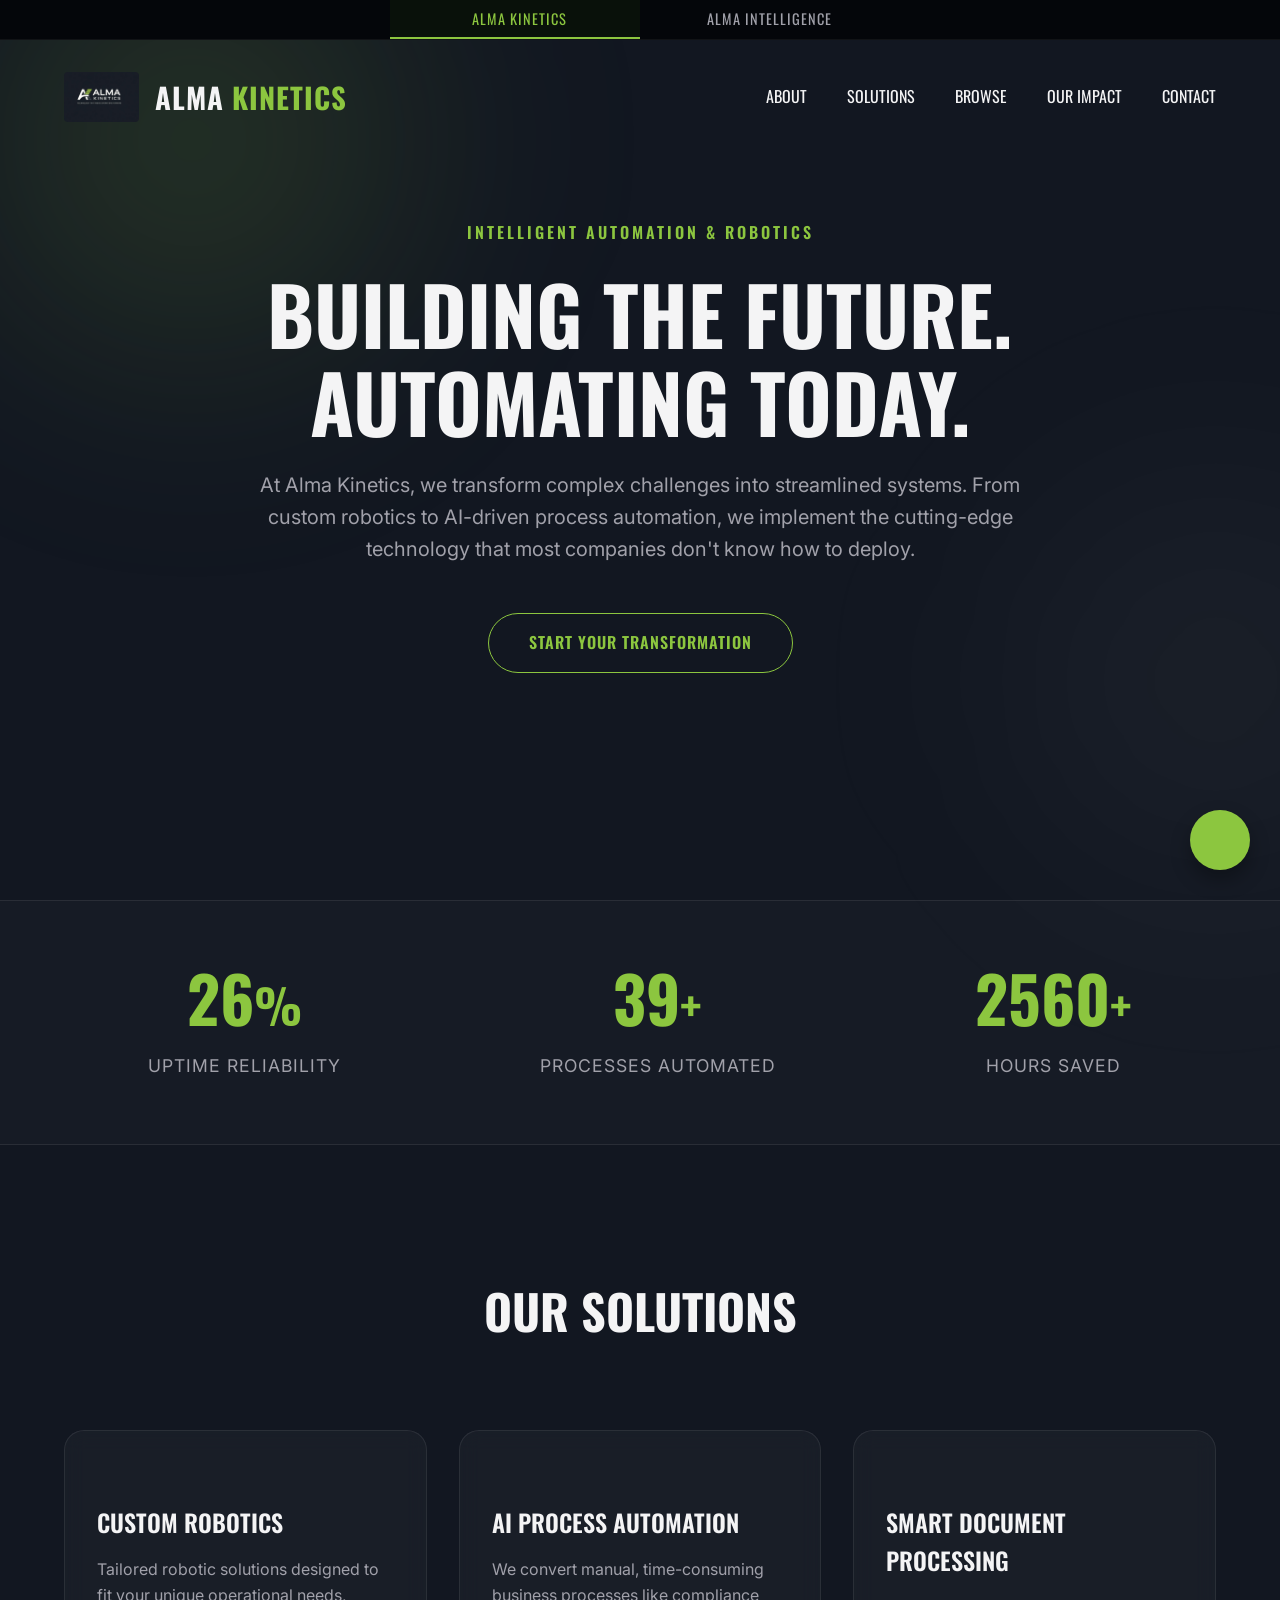
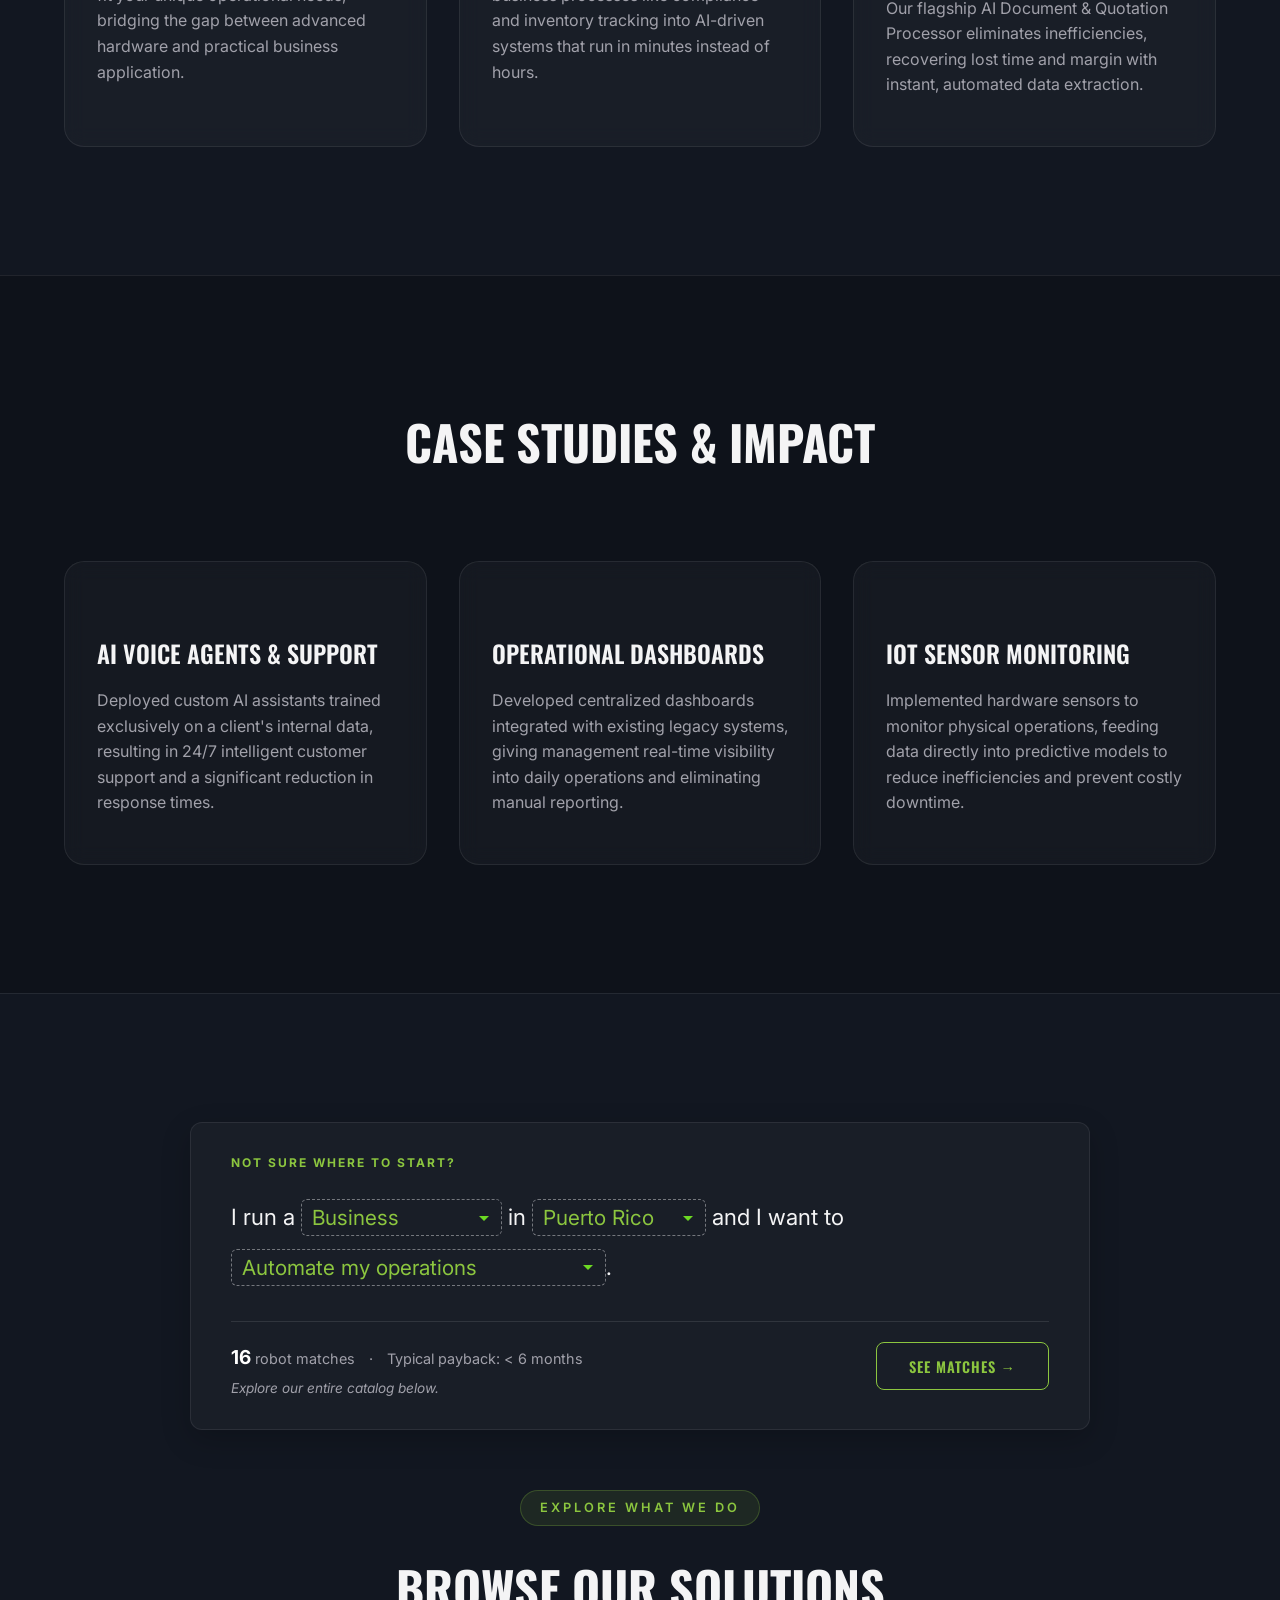
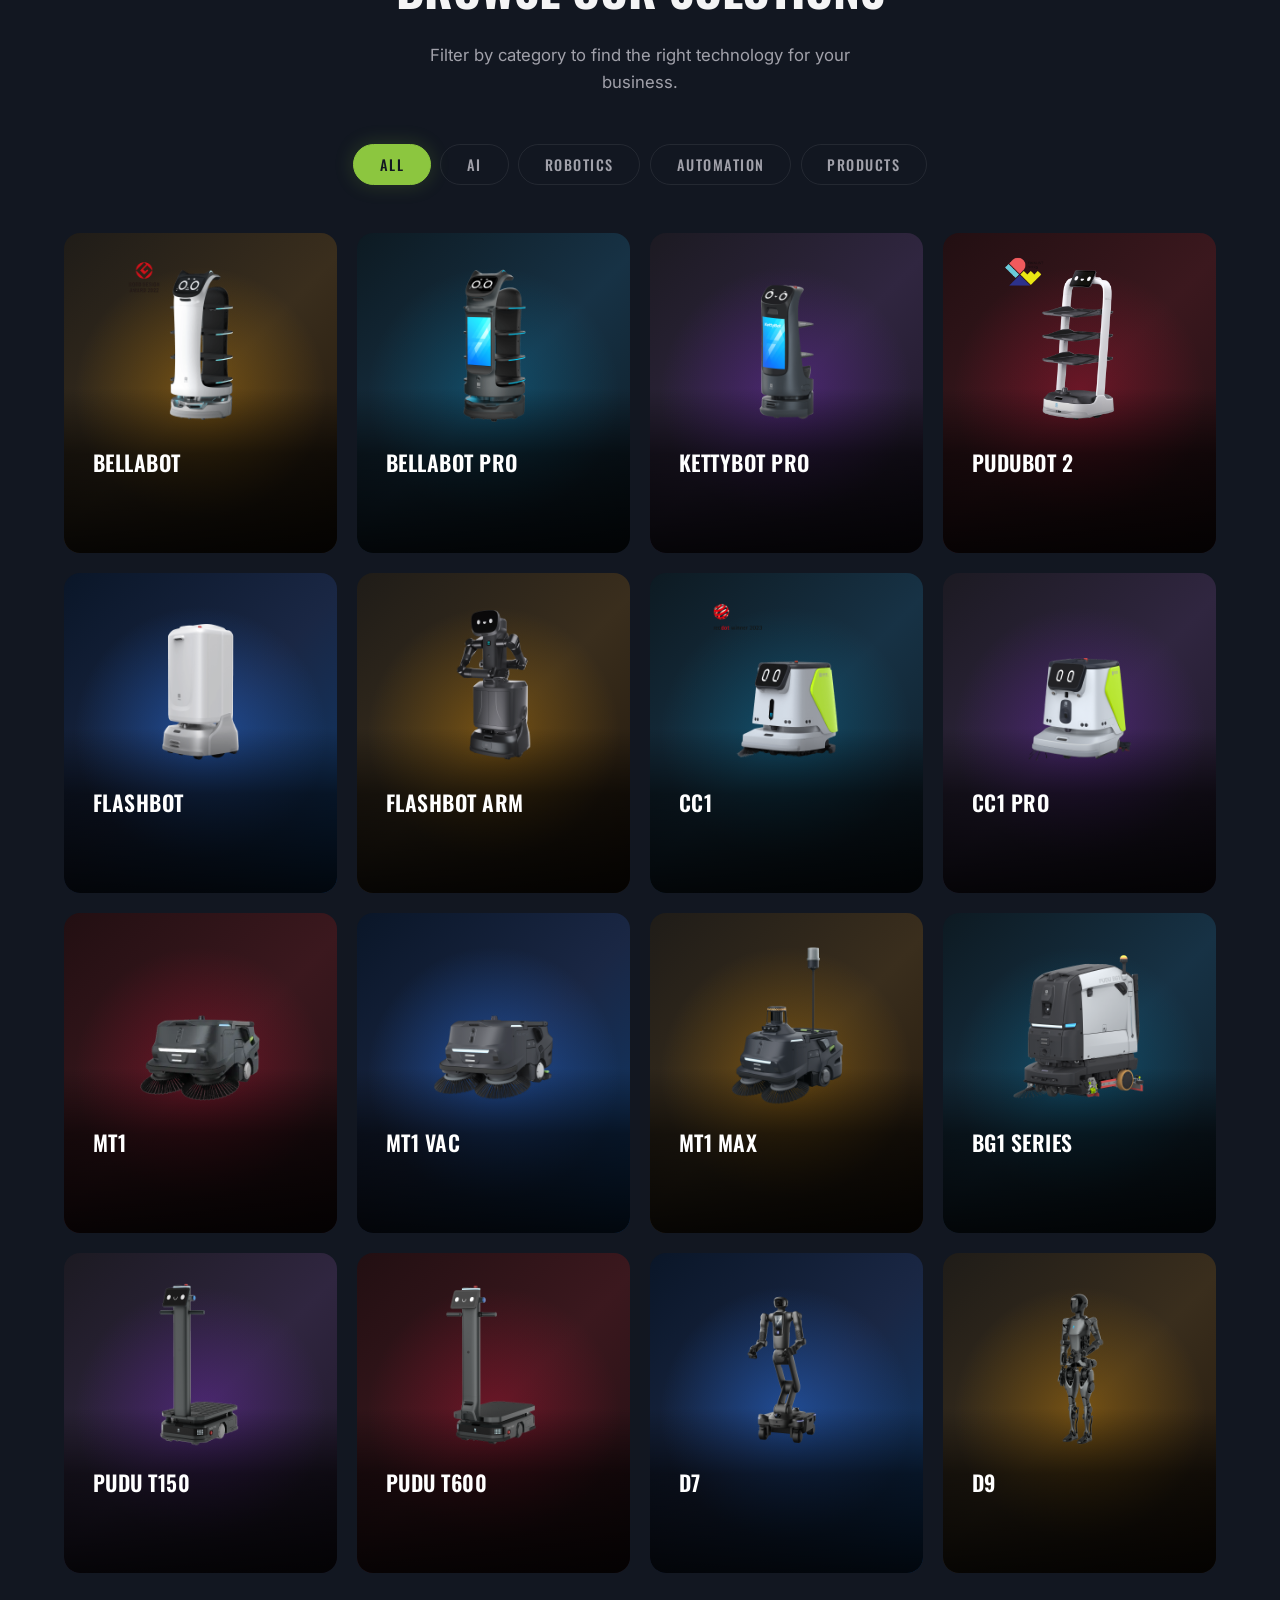
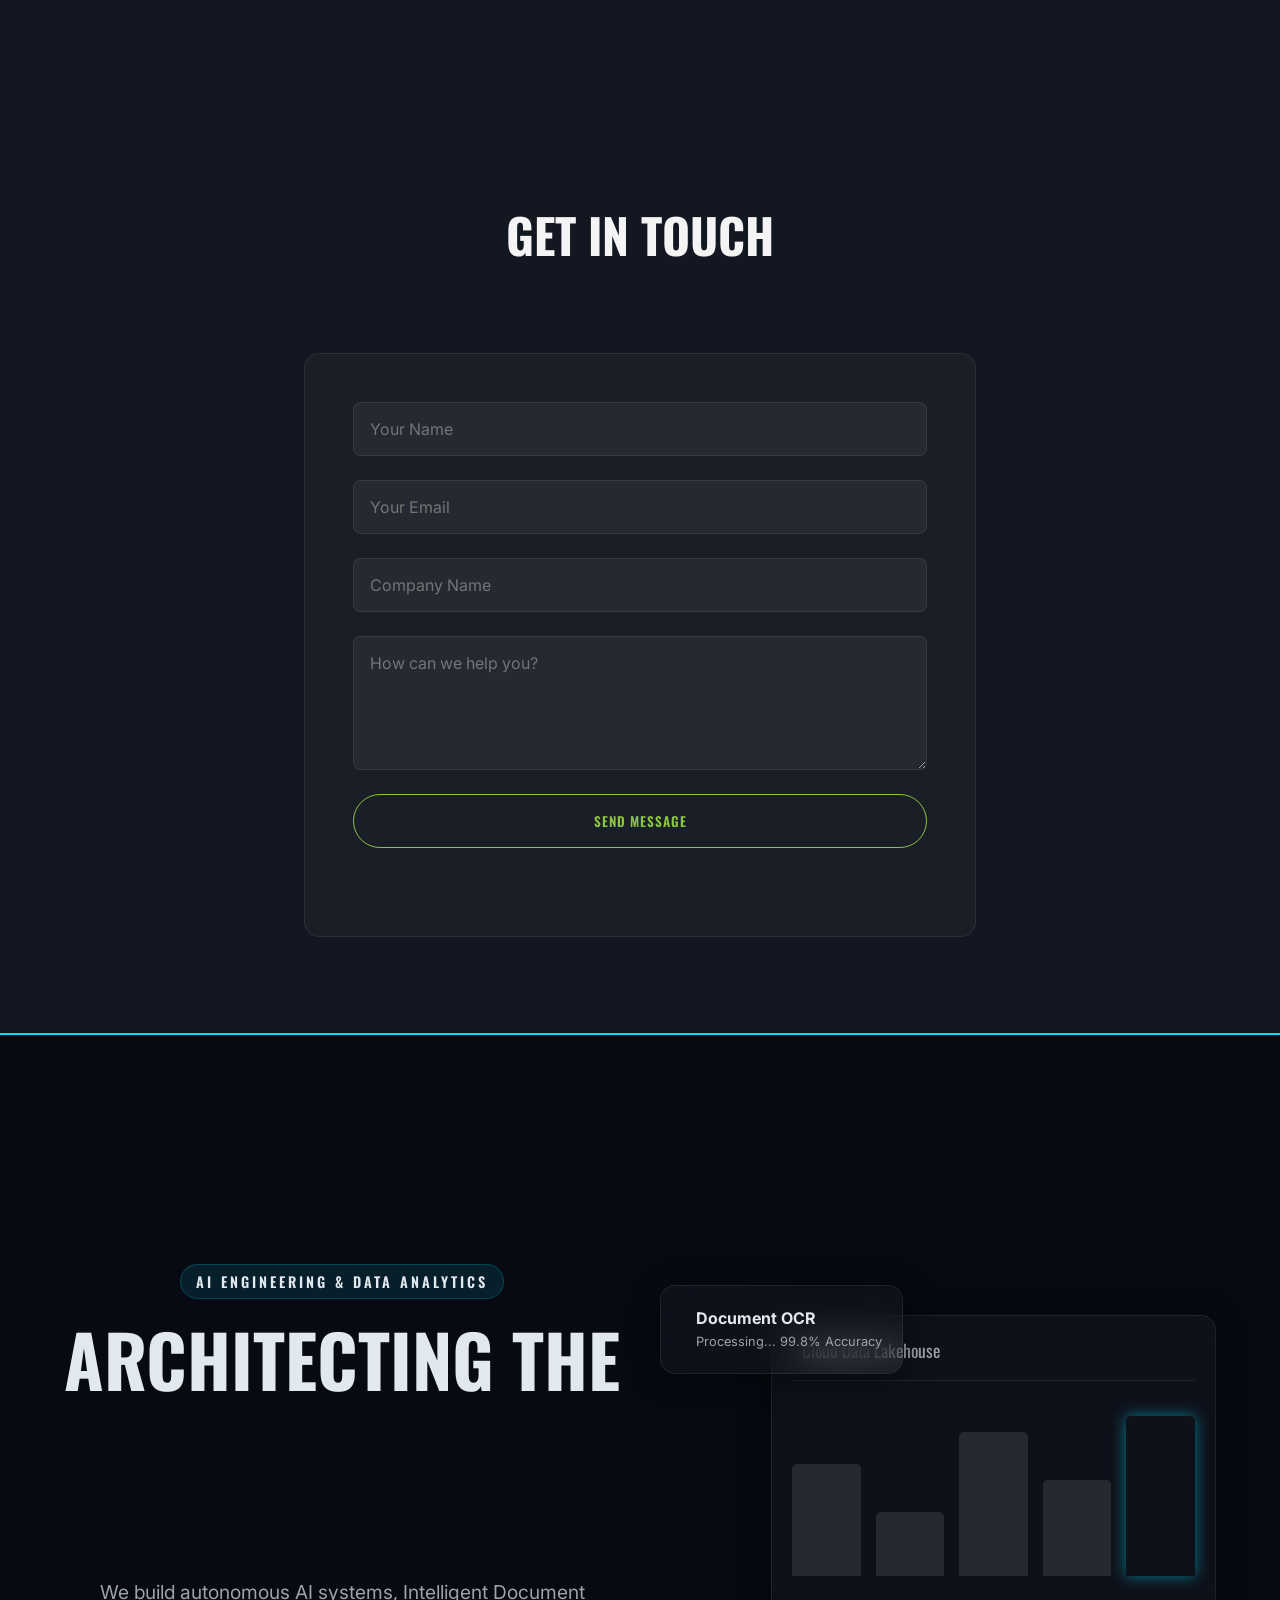
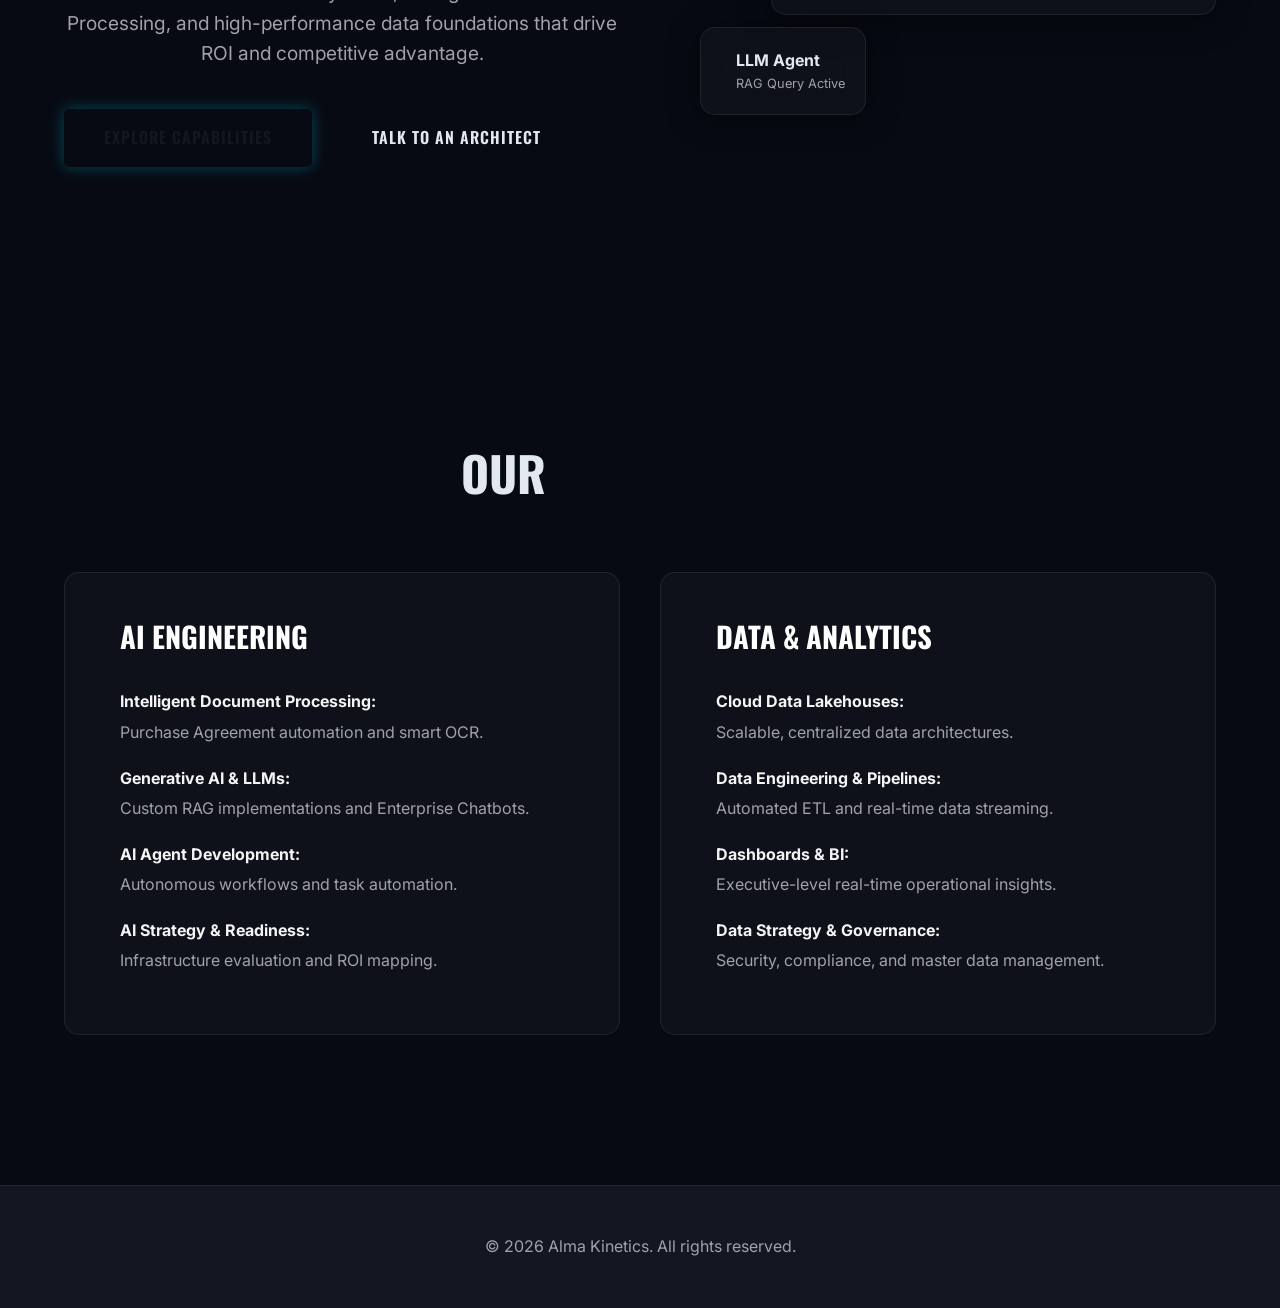
==== commit ad57aae3: "Add Top Brand Switcher Tabs" ====
--- a/index.html
+++ b/index.html
@@ -12,7 +12,16 @@
     <script nomodule src="https://unpkg.com/ionicons@7.1.0/dist/ionicons/ionicons.js"></script>
 </head>
 <body>
-    
+    <!-- Brand Switcher Tabs -->
+    <div class="brand-switcher">
+        <a href="#" class="brand-tab active-brand">
+            <ion-icon name="hardware-chip-outline"></ion-icon> Alma Kinetics
+        </a>
+        <a href="#intelligence" class="brand-tab ai-brand">
+            <ion-icon name="pulse-outline"></ion-icon> Alma Intelligence
+        </a>
+    </div>
+
     <div class="bg-glow"></div>
     <div class="bg-glow right"></div>
 
--- a/styles.css
+++ b/styles.css
@@ -1499,3 +1499,61 @@
         }
     }
 #intelligence .bg-glow { position: absolute; }
+
+/* Brand Switcher */
+.brand-switcher {
+    position: fixed;
+    top: 0;
+    left: 0;
+    width: 100%;
+    height: 40px;
+    background: #04060A;
+    display: flex;
+    justify-content: center;
+    z-index: 1000;
+    border-bottom: 1px solid rgba(255,255,255,0.05);
+}
+
+.brand-tab {
+    flex: 1;
+    max-width: 250px;
+    display: flex;
+    justify-content: center;
+    align-items: center;
+    gap: 8px;
+    color: var(--text-muted);
+    text-decoration: none;
+    font-family: 'Oswald', sans-serif;
+    font-size: 0.9rem;
+    letter-spacing: 1px;
+    text-transform: uppercase;
+    transition: all 0.3s ease;
+    border-bottom: 2px solid transparent;
+}
+
+.brand-tab:hover {
+    background: rgba(255,255,255,0.02);
+    color: #fff;
+}
+
+.brand-tab.active-brand {
+    color: var(--accent);
+    border-bottom: 2px solid var(--accent);
+    background: rgba(108, 217, 35, 0.05);
+}
+
+.brand-tab.ai-brand:hover {
+    color: #00E1FF;
+}
+
+/* Push navbar down */
+#navbar {
+    top: 40px !important;
+}
+
+/* Push matchmaker container down if it's fixed */
+.matchmaker-container.open {
+    top: 40px !important;
+    height: calc(100vh - 40px) !important;
+}
+
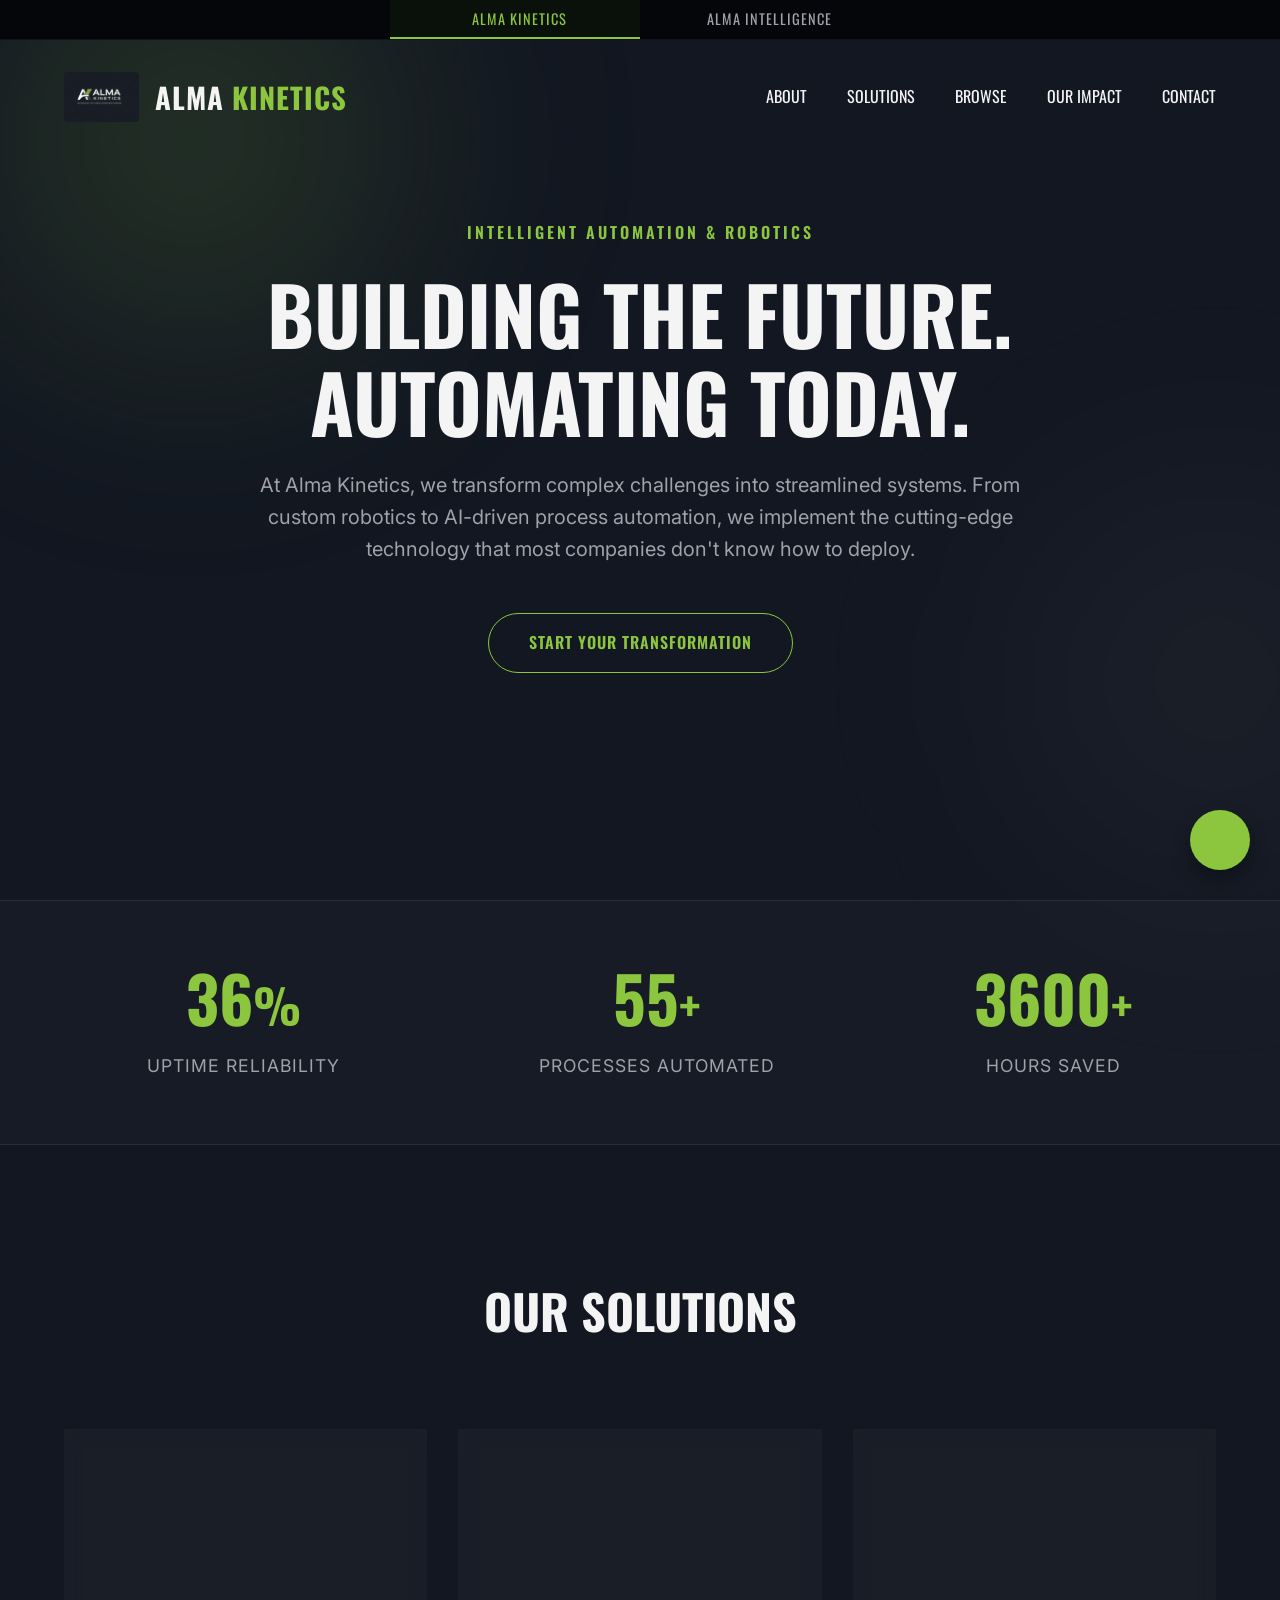
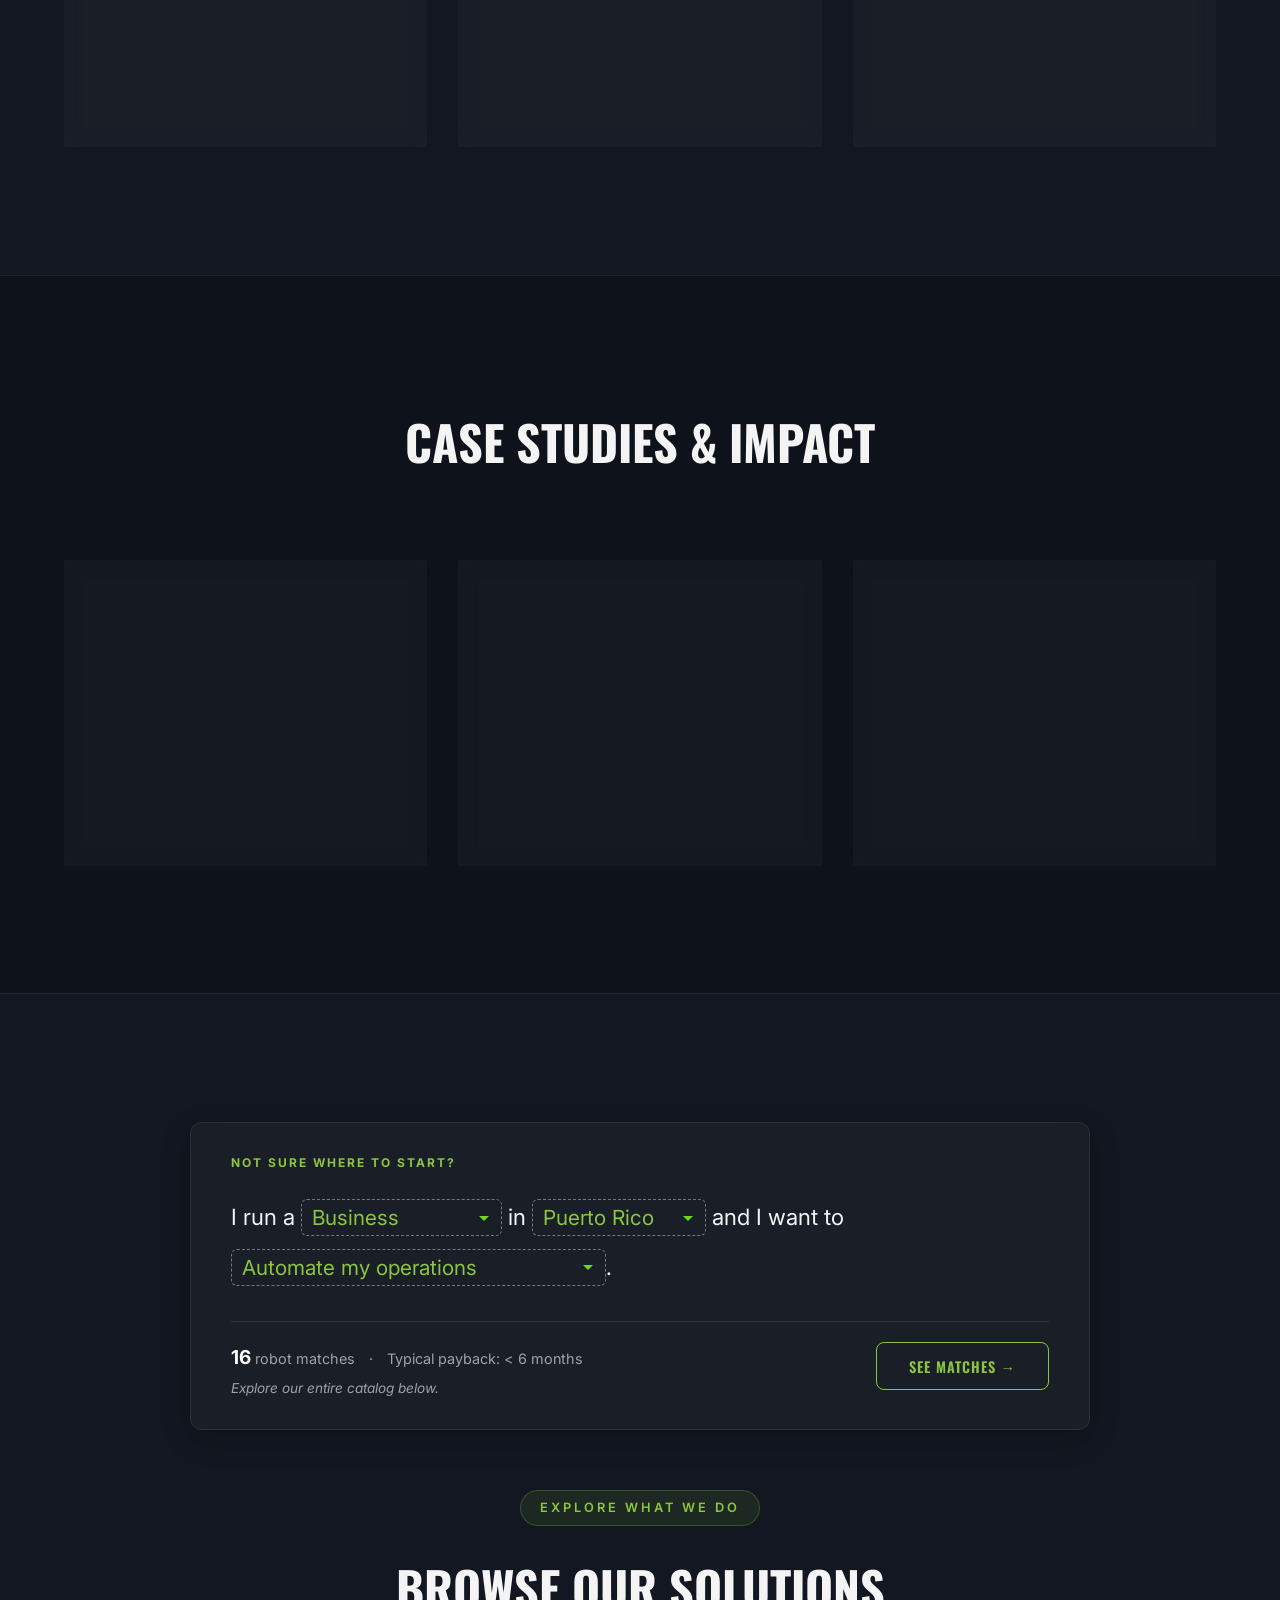
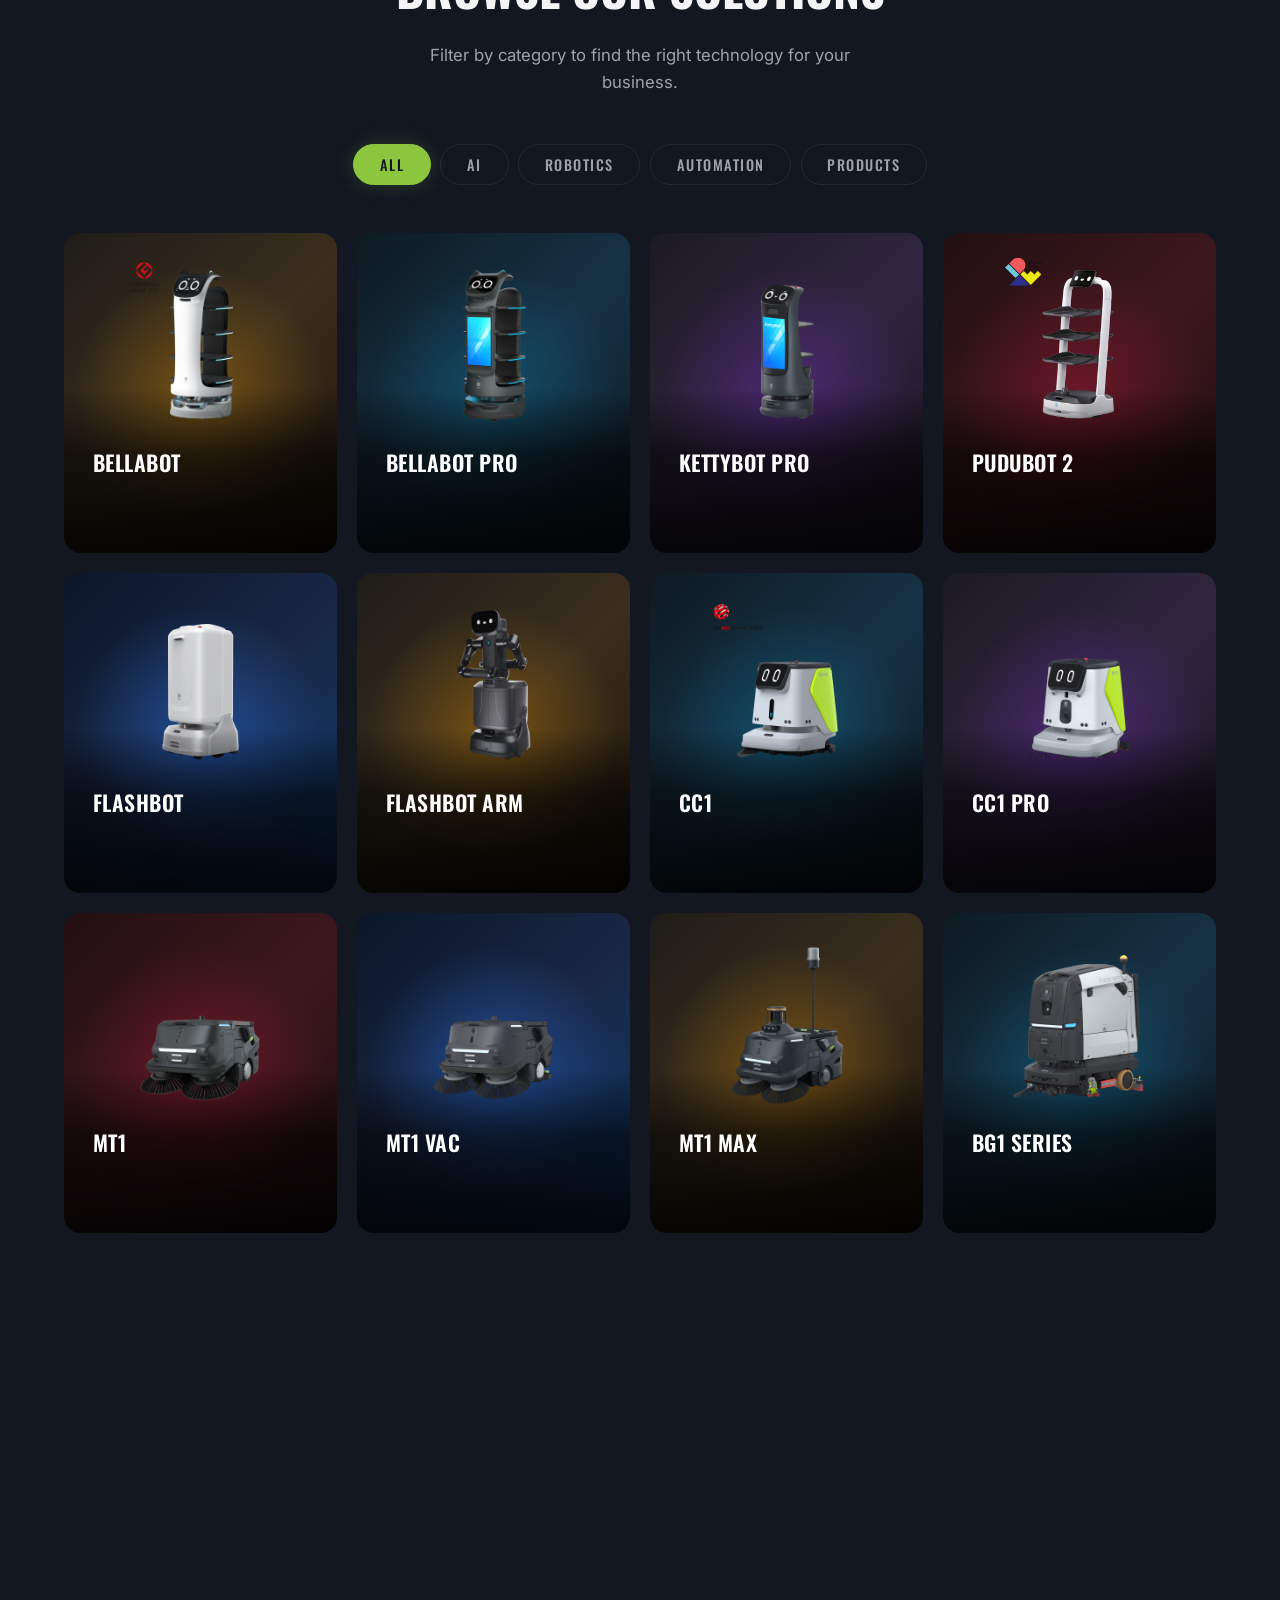
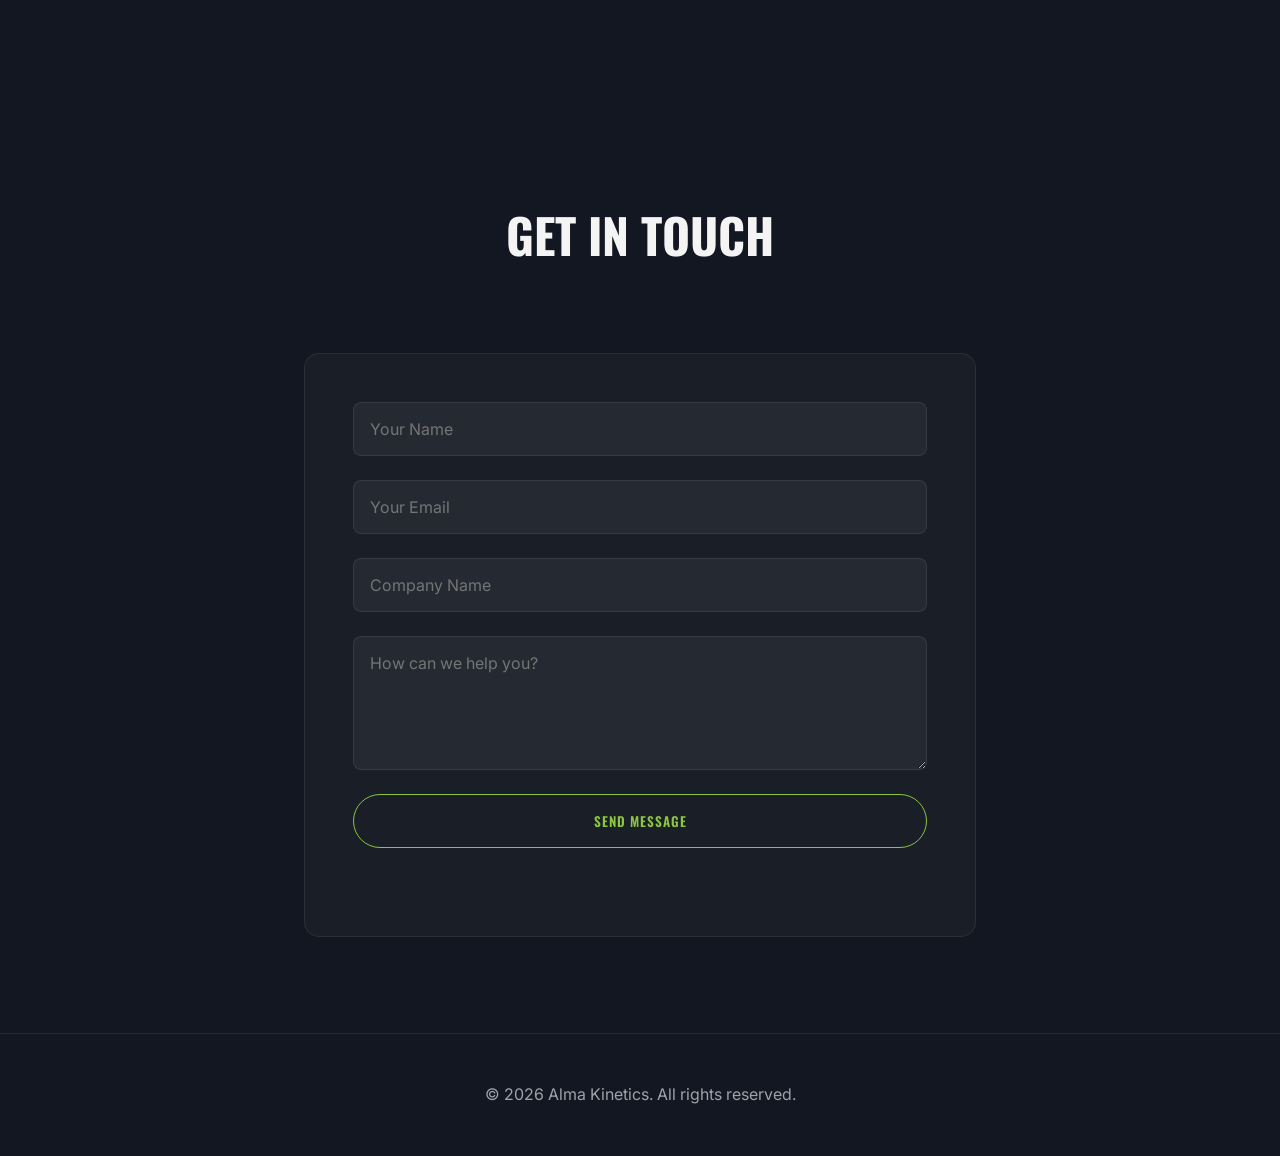
==== commit 57bd4c1d: "Separate Alma Intelligence into its own tab and HTML page" ====
--- a/index.html
+++ b/index.html
@@ -12,12 +12,12 @@
     <script nomodule src="https://unpkg.com/ionicons@7.1.0/dist/ionicons/ionicons.js"></script>
 </head>
 <body>
-    <!-- Brand Switcher Tabs -->
+        <!-- Brand Switcher Tabs -->
     <div class="brand-switcher">
-        <a href="#" class="brand-tab active-brand">
+        <a href="index.html" class="brand-tab active-brand">
             <ion-icon name="hardware-chip-outline"></ion-icon> Alma Kinetics
         </a>
-        <a href="#intelligence" class="brand-tab ai-brand">
+        <a href="intelligence.html" class="brand-tab ai-brand">
             <ion-icon name="pulse-outline"></ion-icon> Alma Intelligence
         </a>
     </div>
@@ -423,100 +423,6 @@
 
     
     
-    <!-- ALMA INTELLIGENCE TEMPORARY MERGE V2 -->
-    <div id="intelligence" style="position: relative; overflow: hidden; background-color: #070A13; color: #E2E8F0; padding-bottom: 50px; font-family: 'Inter', sans-serif; border-top: 2px solid #00E1FF;">
-<!-- Abstract Tech Background -->
-    <div class="bg-glow"></div>
-    <div class="bg-glow blue"></div>
-
-    
-
-    <!-- HERO SECTION -->
-    <header class="hero">
-        <div class="hero-content">
-            <span class="hero-tagline blue-tag">AI Engineering & Data Analytics</span>
-            <h1>Architecting the <span class="gradient-text">Intelligent Enterprise</span></h1>
-            <p>We build autonomous AI systems, Intelligent Document Processing, and high-performance data foundations that drive ROI and competitive advantage.</p>
-            <div class="hero-buttons">
-                <a href="#services" class="cta-btn solid-blue">Explore Capabilities</a>
-                <a href="#contact" class="cta-btn outline-blue">Talk to an Architect</a>
-            </div>
-        </div>
-        
-        <!-- Abstract Glassmorphism Dashboard Graphic -->
-        <div class="hero-graphic">
-            <div class="glass-card main-dash">
-                <div class="dash-header">
-                    <ion-icon name="server-outline"></ion-icon>
-                    <span>Cloud Data Lakehouse</span>
-                </div>
-                <div class="dash-body">
-                    <div class="bar-chart">
-                        <div class="bar h-70"></div>
-                        <div class="bar h-40"></div>
-                        <div class="bar h-90"></div>
-                        <div class="bar h-60"></div>
-                        <div class="bar h-100 highlight-bar"></div>
-                    </div>
-                </div>
-            </div>
-            
-            <div class="glass-card float-card card-1">
-                <ion-icon name="document-text-outline" class="icon-blue"></ion-icon>
-                <div class="card-text">
-                    <strong>Document OCR</strong>
-                    <span>Processing... 99.8% Accuracy</span>
-                </div>
-            </div>
-
-            <div class="glass-card float-card card-2">
-                <ion-icon name="hardware-chip-outline" class="icon-purple"></ion-icon>
-                <div class="card-text">
-                    <strong>LLM Agent</strong>
-                    <span>RAG Query Active</span>
-                </div>
-            </div>
-        </div>
-    </header>
-
-    <!-- CAPABILITIES SECTION -->
-    <section id="services" class="capabilities">
-        <h2 class="section-title text-center">Our <span class="gradient-text">Capabilities</span></h2>
-        
-        <div class="services-container">
-            <!-- Pillar 1: AI Engineering -->
-            <div class="service-pillar">
-                <div class="pillar-header">
-                    <ion-icon name="git-network-outline" class="icon-blue lg"></ion-icon>
-                    <h3>AI Engineering</h3>
-                </div>
-                <ul class="pillar-list">
-                    <li><ion-icon name="checkmark-outline"></ion-icon> <span><strong>Intelligent Document Processing:</strong> Purchase Agreement automation and smart OCR.</span></li>
-                    <li><ion-icon name="checkmark-outline"></ion-icon> <span><strong>Generative AI & LLMs:</strong> Custom RAG implementations and Enterprise Chatbots.</span></li>
-                    <li><ion-icon name="checkmark-outline"></ion-icon> <span><strong>AI Agent Development:</strong> Autonomous workflows and task automation.</span></li>
-                    <li><ion-icon name="checkmark-outline"></ion-icon> <span><strong>AI Strategy & Readiness:</strong> Infrastructure evaluation and ROI mapping.</span></li>
-                </ul>
-            </div>
-
-            <!-- Pillar 2: Data & Analytics -->
-            <div class="service-pillar">
-                <div class="pillar-header">
-                    <ion-icon name="pie-chart-outline" class="icon-purple lg"></ion-icon>
-                    <h3>Data & Analytics</h3>
-                </div>
-                <ul class="pillar-list">
-                    <li><ion-icon name="checkmark-outline"></ion-icon> <span><strong>Cloud Data Lakehouses:</strong> Scalable, centralized data architectures.</span></li>
-                    <li><ion-icon name="checkmark-outline"></ion-icon> <span><strong>Data Engineering & Pipelines:</strong> Automated ETL and real-time data streaming.</span></li>
-                    <li><ion-icon name="checkmark-outline"></ion-icon> <span><strong>Dashboards & BI:</strong> Executive-level real-time operational insights.</span></li>
-                    <li><ion-icon name="checkmark-outline"></ion-icon> <span><strong>Data Strategy & Governance:</strong> Security, compliance, and master data management.</span></li>
-                </ul>
-            </div>
-        </div>
-    </section>
-
-    
-    </div>
-
     <footer>
         <p>&copy; 2026 Alma Kinetics. All rights reserved.</p>
     </footer>
